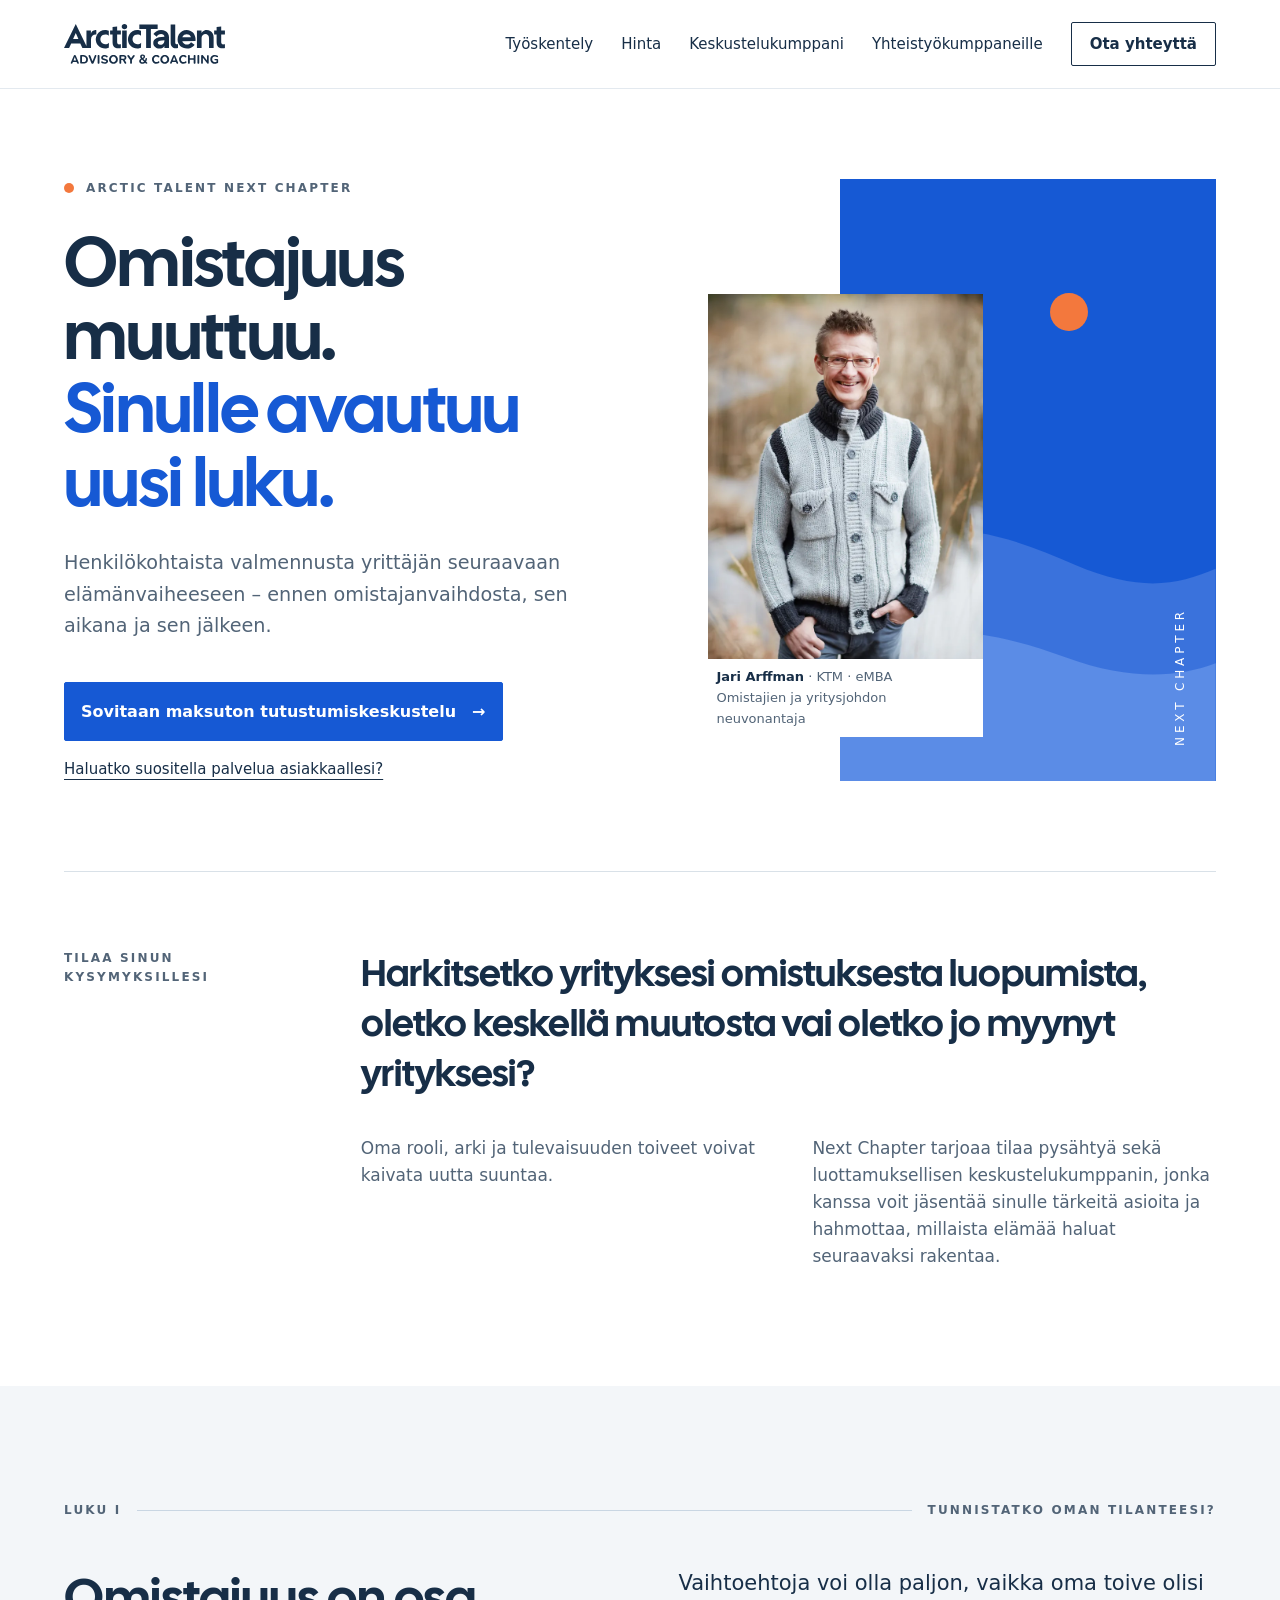
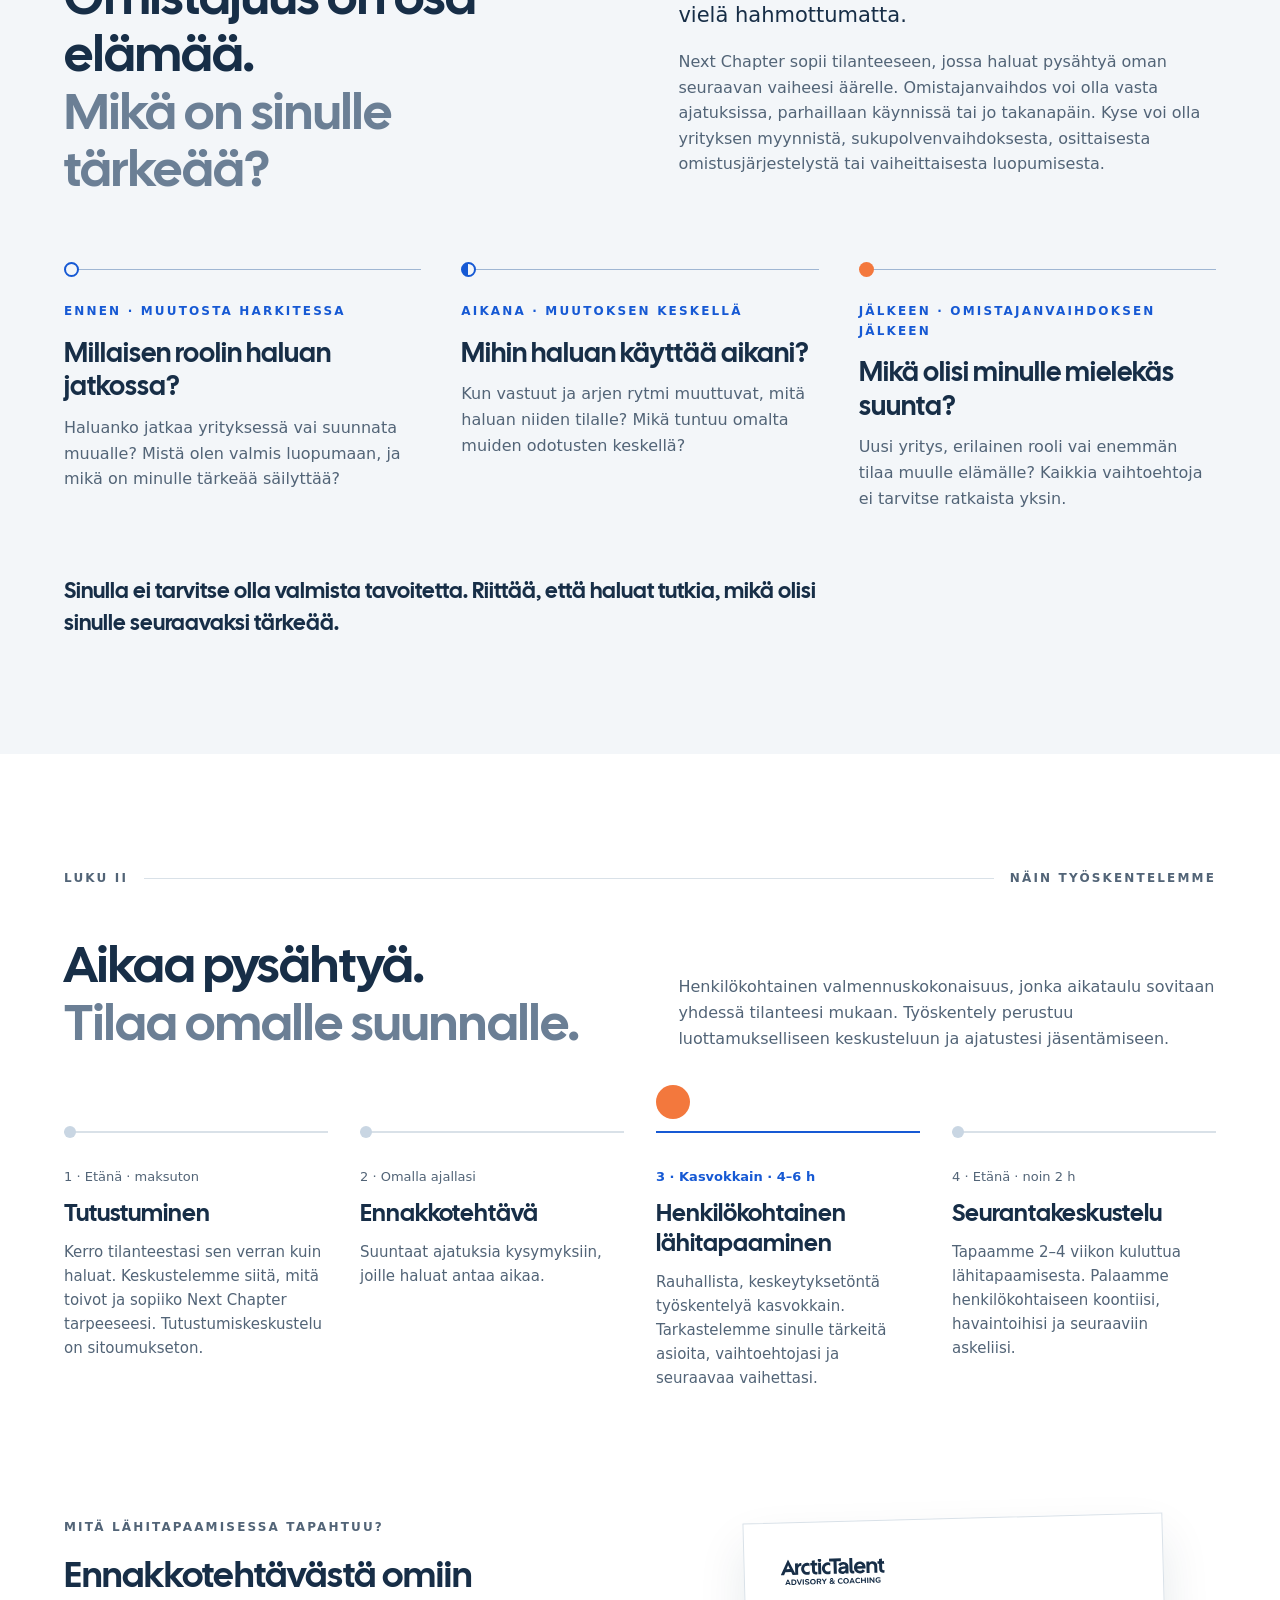
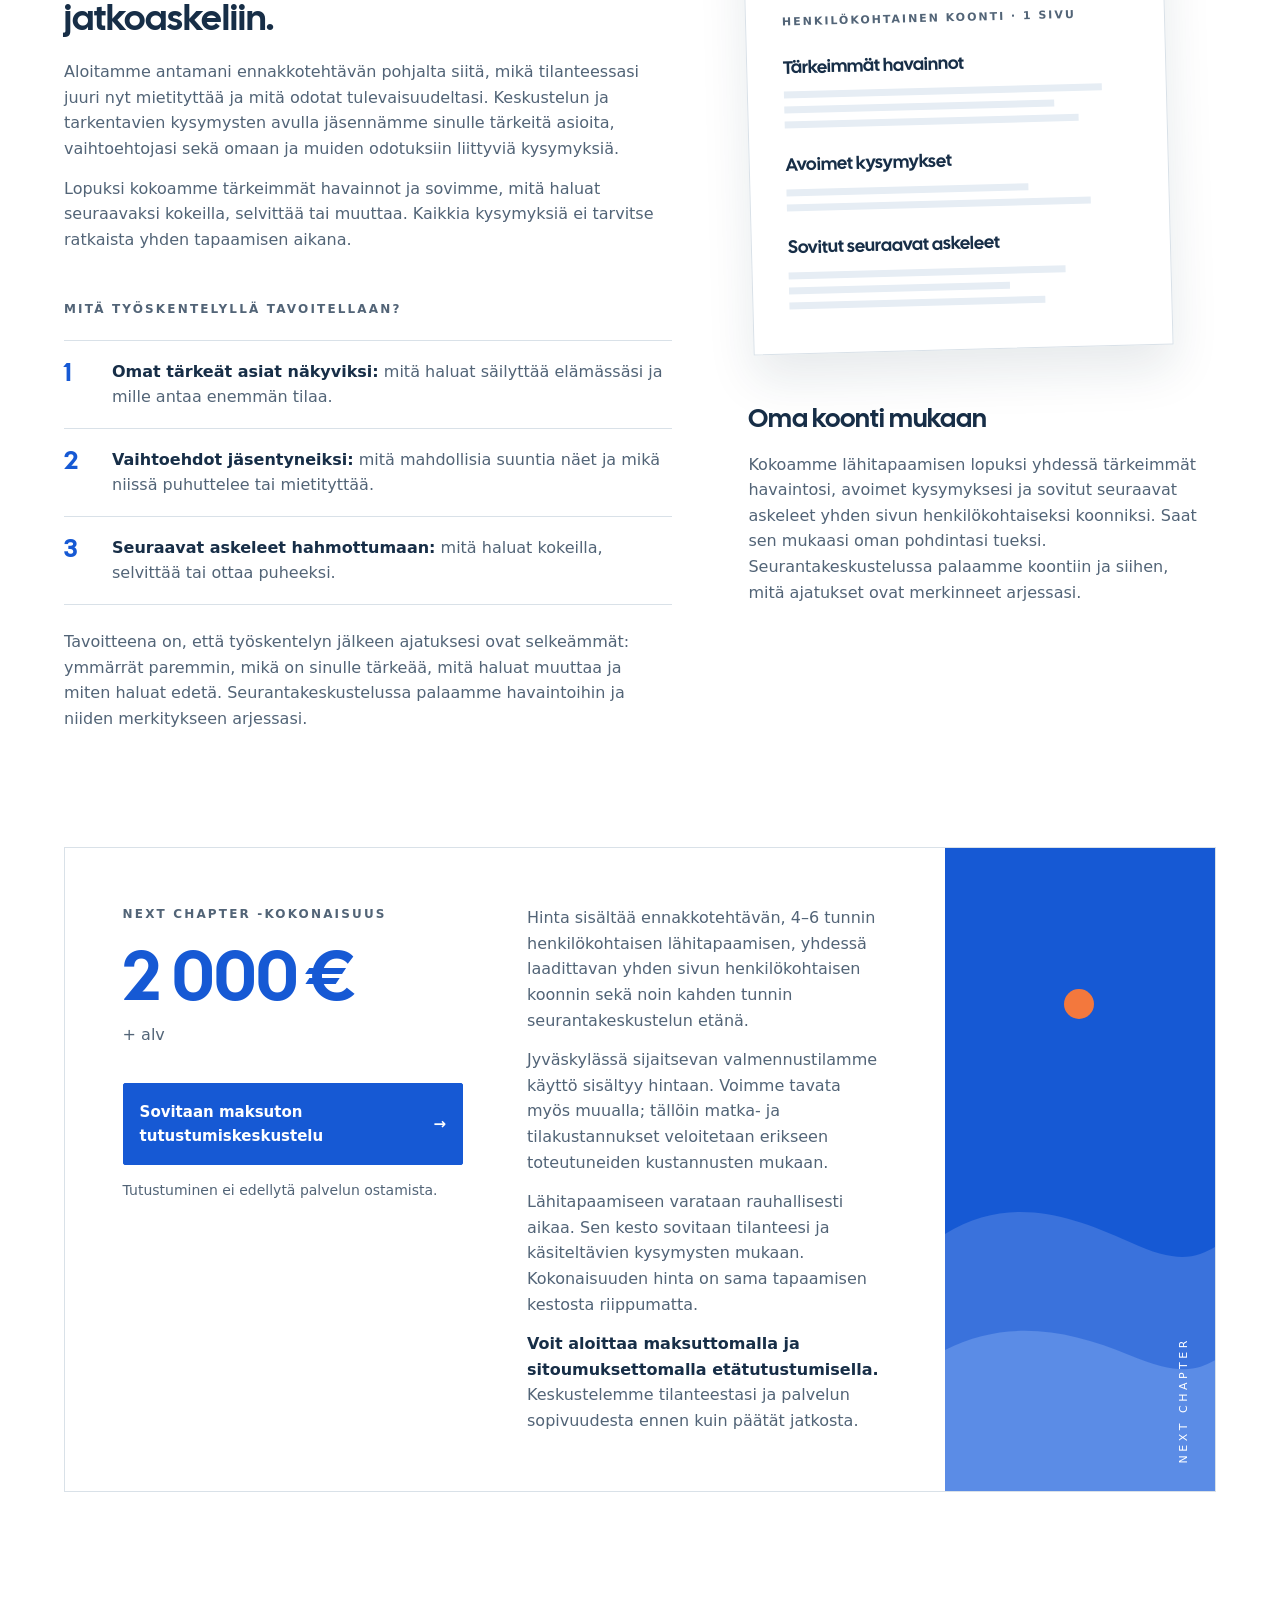
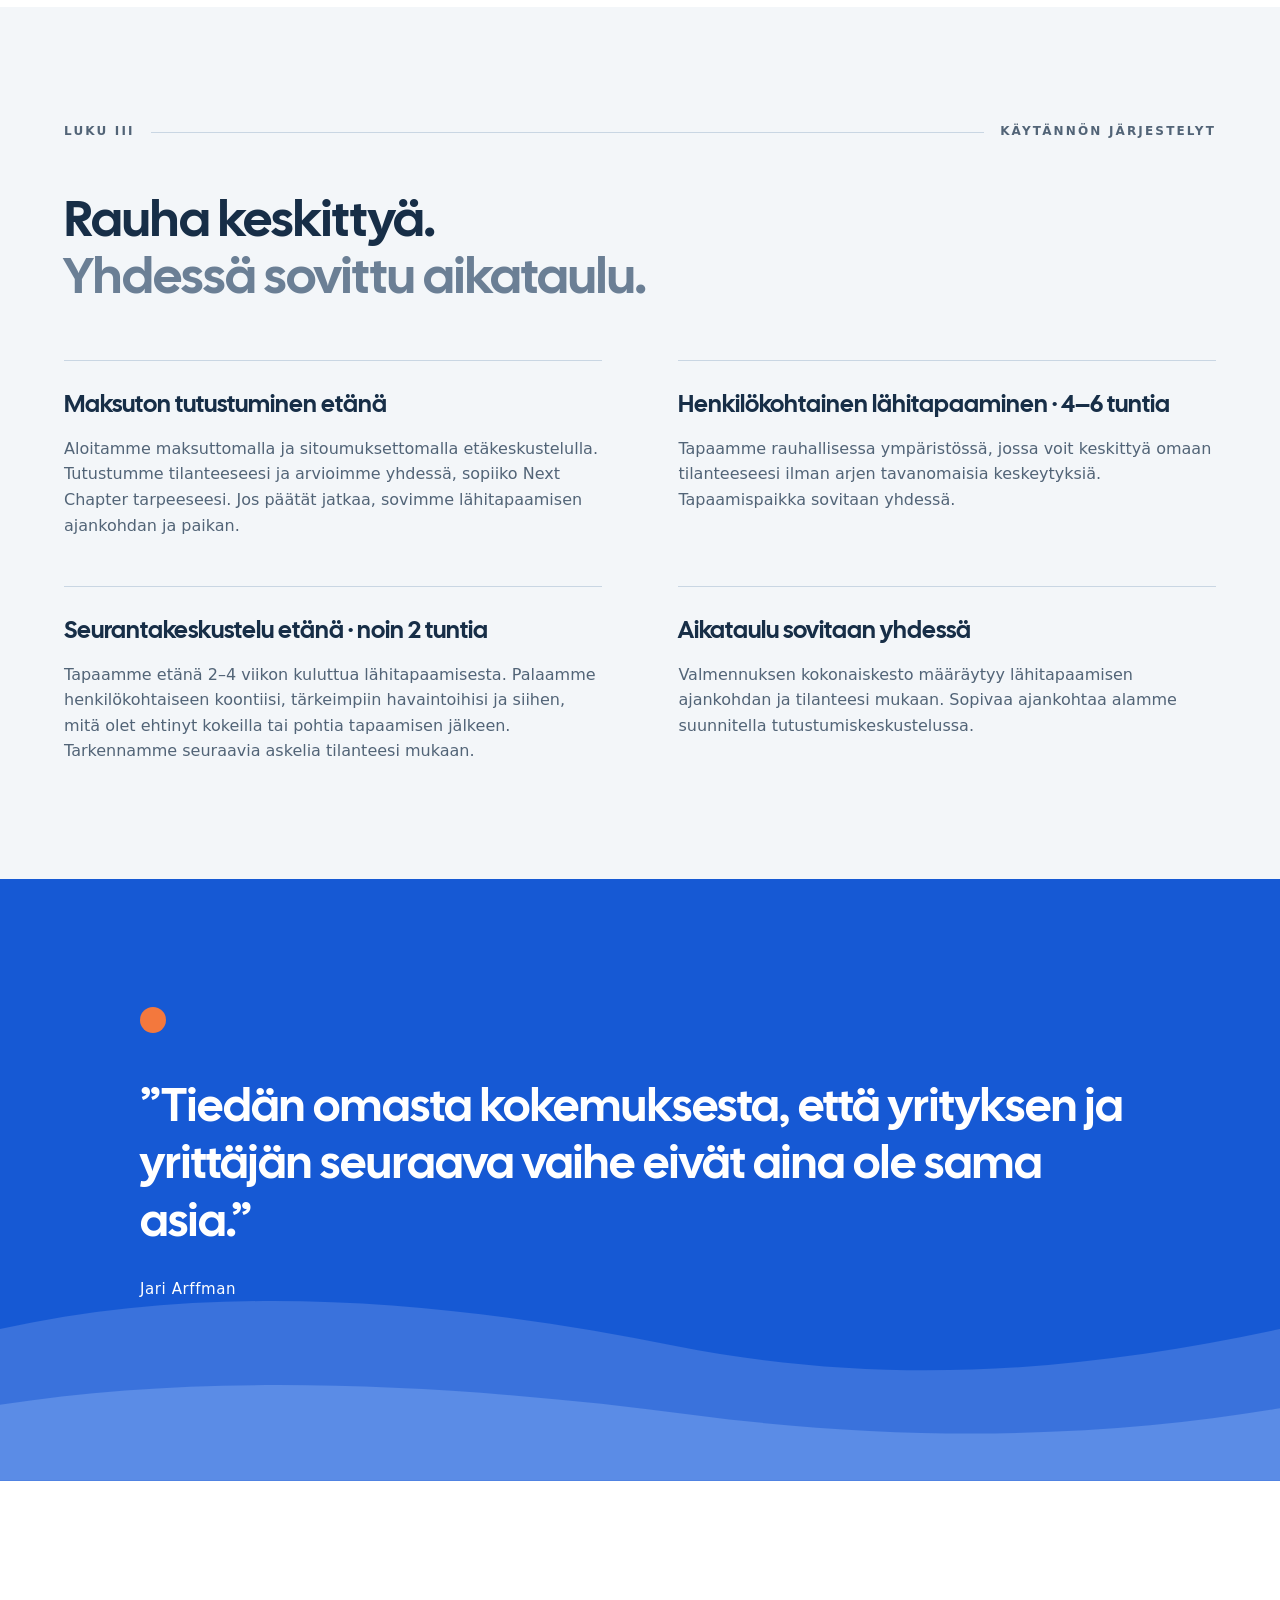
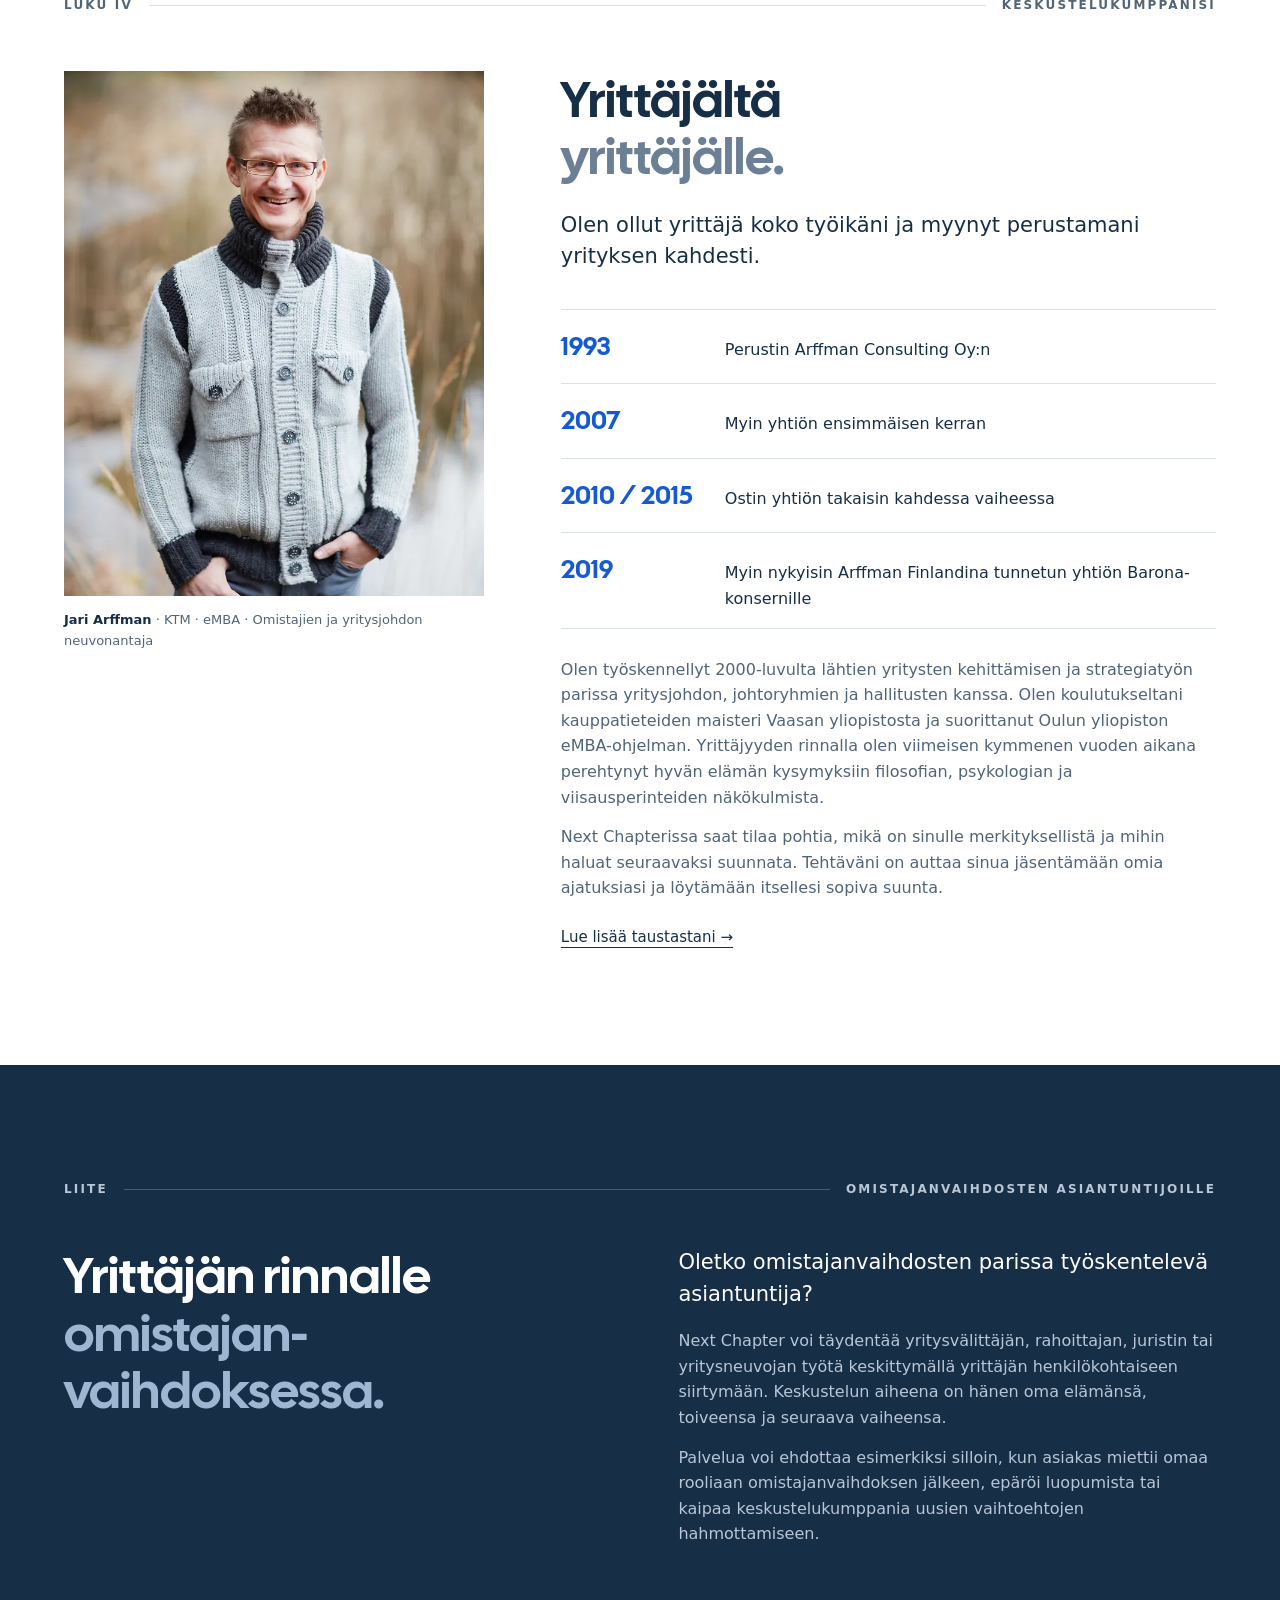
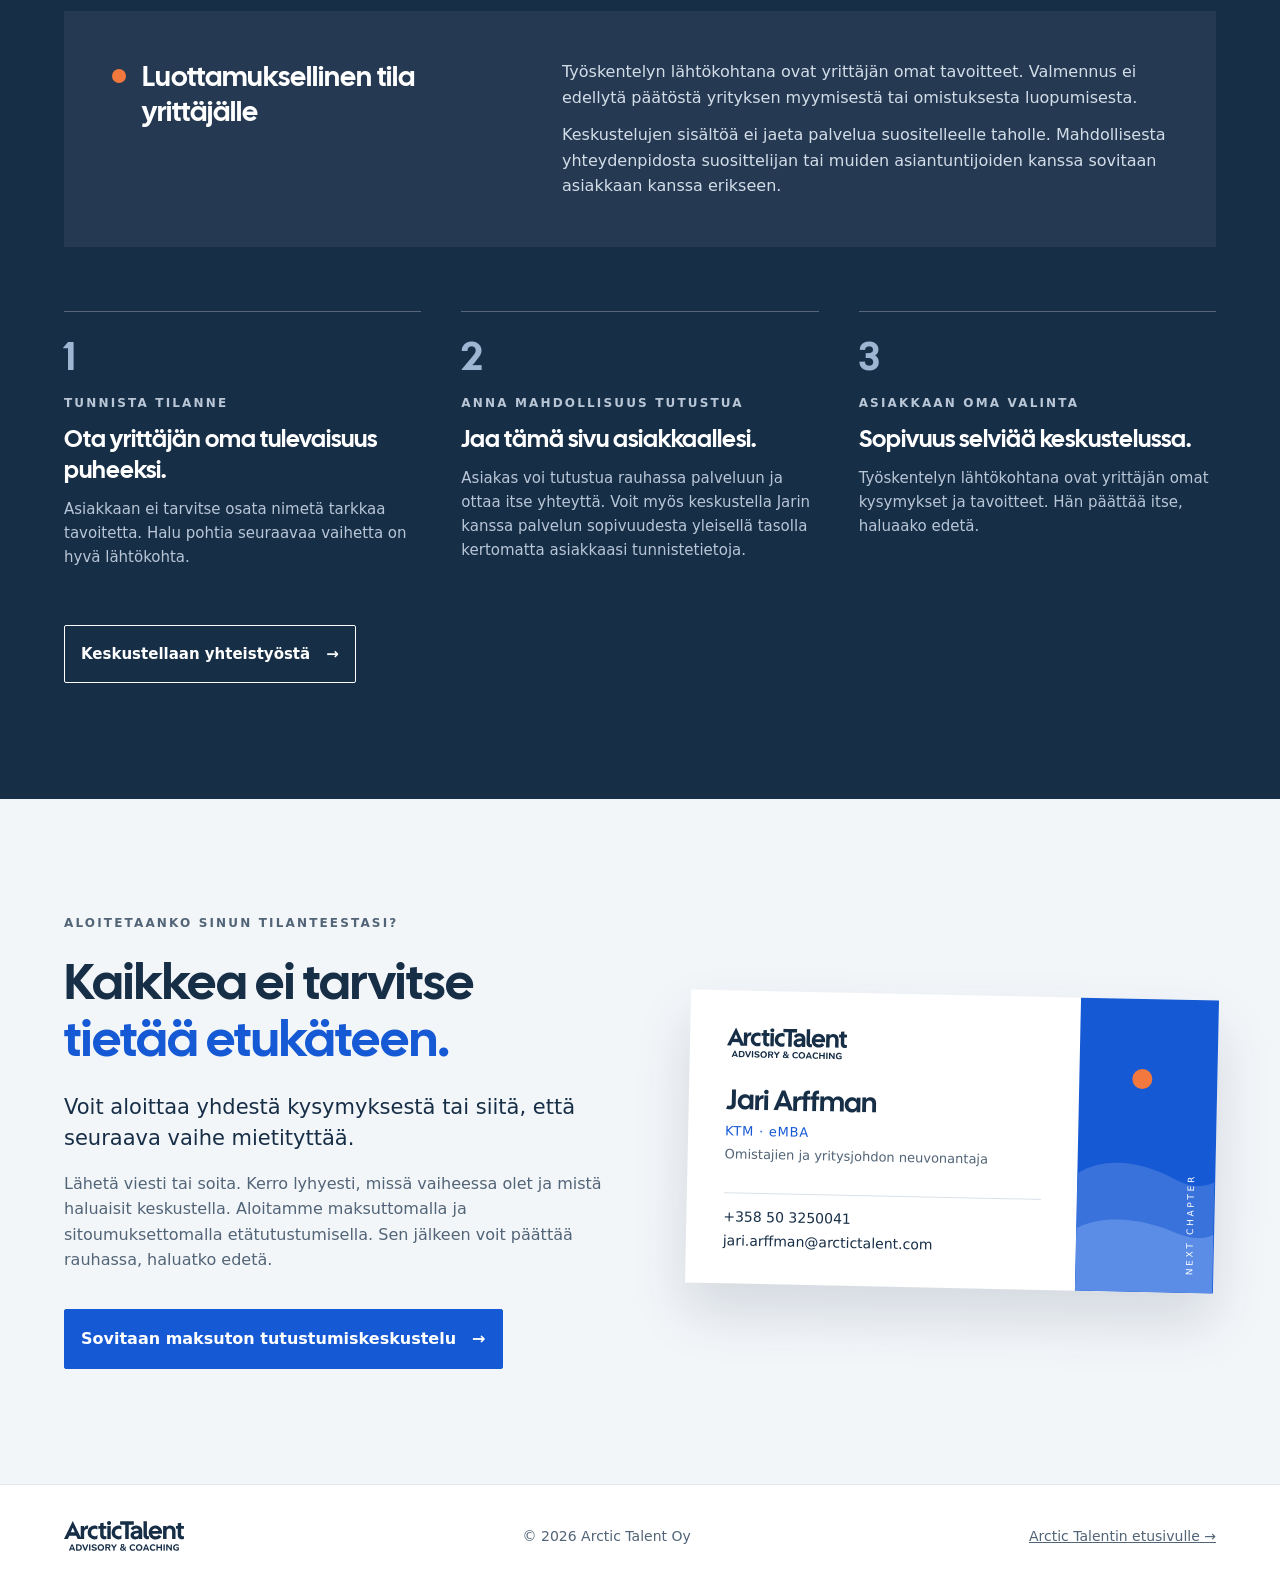
==== next-chapter/index.html @ 9c2c2b64 "Painikkeiden sisämarginaali 1rem, style.css ?v=5 Co-Authored-By: Claude Opus 5.5 <noreply@anthropic." ====
<!doctype html>
<html lang="fi">

<head>
  <meta charset="utf-8">
  <meta name="viewport" content="width=device-width,initial-scale=1">
  <title>Arctic Talent Next Chapter – yrittäjän seuraava elämänvaihe</title>
  <meta name="description" content="Henkilökohtaista valmennusta yrittäjän seuraavaan elämänvaiheeseen – ennen omistajanvaihdosta, sen aikana ja sen jälkeen. Maksuton tutustumiskeskustelu.">
  <link rel="canonical" href="https://www.arctictalent.com/next-chapter/">
  <meta property="og:type" content="website">
  <meta property="og:locale" content="fi_FI">
  <meta property="og:site_name" content="Arctic Talent">
  <meta property="og:url" content="https://www.arctictalent.com/next-chapter/">
  <meta property="og:title" content="Arctic Talent Next Chapter – yrittäjän seuraava elämänvaihe">
  <meta property="og:description" content="Henkilökohtaista valmennusta yrittäjän seuraavaan elämänvaiheeseen – ennen omistajanvaihdosta, sen aikana ja sen jälkeen. Maksuton tutustumiskeskustelu.">
  <meta property="og:image" content="https://www.arctictalent.com/assets/og-next-chapter.jpg">
  <meta property="og:image:width" content="1200">
  <meta property="og:image:height" content="630">
  <meta name="twitter:card" content="summary_large_image">
  <link rel="icon" href="/favicon.ico" sizes="32x32">
  <link rel="icon" href="/favicon.svg" type="image/svg+xml">
  <link rel="apple-touch-icon" href="/apple-touch-icon.png">
  <meta name="theme-color" content="#1659d4">
  <script>document.documentElement.classList.add("js");setTimeout(function(){if(!window.__revealReady)document.documentElement.classList.add("reveal-off")},3000)</script>

<link rel="preconnect" href="https://fonts.googleapis.com">
<link rel="preconnect" href="https://fonts.gstatic.com" crossorigin>
<link href="https://fonts.googleapis.com/css2?family=Cal+Sans&family=SN+Pro:ital,wght@0,200..900;1,200..900&display=swap" rel="stylesheet">

  <link rel="stylesheet" href="/style.css?v=5">
  <script src="/assets/reveal.js?v=2" defer></script>
  <script src="/assets/menu.js?v=1" defer></script>
</head>

<body>
  <a class="skip" href="#sisalto">Siirry sisältöön</a>

  <header class="site-header">
    <div class="wrap">
      <a class="logo" href="/" aria-label="Arctic Talent – etusivulle"><img src="/assets/ArcticTalent.svg?v=5" alt="" width="518" height="129"></a>
      <button class="nav-toggle" type="button" aria-expanded="false" aria-controls="paavalikko"><span class="nav-toggle-label">Valikko</span><span class="nav-toggle-icon" aria-hidden="true"></span></button>
      <nav class="nav" id="paavalikko" aria-label="Päänavigaatio">
        <a href="#tyoskentely">Työskentely</a>
        <a href="#hinta">Hinta</a>
        <a href="#jari">Keskustelukumppani</a>
        <a href="#kumppaneille">Yhteistyökumppaneille</a>
        <a class="btn btn--outline btn--small" href="#yhteys">Ota yhteyttä</a>
      </nav>
    </div>
  </header>

  <main id="sisalto">

    <section class="hero">
      <div class="wrap">
        <div class="hero-copy">
          <p class="label label--dot"><span class="dot" aria-hidden="true"></span>Arctic Talent Next Chapter</p>
          <h1>Omistajuus muuttuu.<br><em>Sinulle avautuu uusi luku.</em></h1>
          <p class="hero-lead">Henkilökohtaista valmennusta yrittäjän seuraavaan elämänvaiheeseen – ennen omistajanvaihdosta, sen aikana ja sen jälkeen.</p>
          <div class="actions">
            <a class="btn" href="#yhteys">Sovitaan maksuton tutustumiskeskustelu <span aria-hidden="true">→</span></a>
            <a class="link" href="#kumppaneille">Haluatko suositella palvelua asiakkaallesi?</a>
          </div>
        </div>
        <div class="hero-art">
          <div class="panel" aria-hidden="true">
            <svg class="waves" viewBox="0 0 400 600" preserveAspectRatio="none"><path d="M0 372 C90 330 170 350 250 384 C320 412 360 404 400 388 L400 600 L0 600 Z" fill="#3a72dc"/><path d="M0 470 C80 438 160 448 240 476 C310 500 360 496 400 482 L400 600 L0 600 Z" fill="#5b8ce6"/></svg>
            <span class="sun"></span>
            <span class="vertical">Next Chapter</span>
          </div>
          <figure class="hero-portrait">
            <picture>
              <source srcset="/assets/jari-arffman.webp" type="image/webp">
              <img src="/assets/jari-arffman.jpg" alt="Jari Arffman" width="700" height="1050">
            </picture>
            <figcaption><strong>Jari Arffman</strong> · KTM · eMBA<br>Omistajien ja yritysjohdon neuvonantaja</figcaption>
          </figure>
        </div>
      </div>
    </section>

    <section class="opening section section--flush-top">
      <div class="wrap">
        <p class="label">Tilaa sinun kysymyksillesi</p>
        <div class="opening-body">
          <p class="opening-question">Harkitsetko yrityksesi omistuksesta luopumista, oletko keskellä muutosta vai oletko jo myynyt yrityksesi?</p>
          <div class="opening-cols">
            <p>Oma rooli, arki ja tulevaisuuden toiveet voivat kaivata uutta suuntaa.</p>
            <p>Next Chapter tarjoaa tilaa pysähtyä sekä luottamuksellisen keskustelukumppanin, jonka kanssa voit jäsentää sinulle tärkeitä asioita ja hahmottaa, millaista elämää haluat seuraavaksi rakentaa.</p>
          </div>
        </div>
      </div>
    </section>

    <section class="section section--snow" id="tilanteesi">
      <div class="wrap">
        <p class="running-head label"><span>Luku I</span><span class="rule" aria-hidden="true"></span><span>Tunnistatko oman tilanteesi?</span></p>
        <div class="split">
          <h2 class="title">Omistajuus on osa elämää.<br><span>Mikä on sinulle tärkeää?</span></h2>
          <div>
            <p class="lead-large">Vaihtoehtoja voi olla paljon, vaikka oma toive olisi vielä hahmottumatta.</p>
            <p class="body">Next Chapter sopii tilanteeseen, jossa haluat pysähtyä oman seuraavan vaiheesi äärelle. Omistajanvaihdos voi olla vasta ajatuksissa, parhaillaan käynnissä tai jo takanapäin. Kyse voi olla yrityksen myynnistä, sukupolvenvaihdoksesta, osittaisesta omistusjärjestelystä tai vaiheittaisesta luopumisesta.</p>
          </div>
        </div>
        <ol class="timeline">
          <li>
            <span class="marker marker--empty" aria-hidden="true"></span>
            <p class="label">Ennen · Muutosta harkitessa</p>
            <h3>Millaisen roolin haluan jatkossa?</h3>
            <p class="body">Haluanko jatkaa yrityksessä vai suunnata muualle? Mistä olen valmis luopumaan, ja mikä on minulle tärkeää säilyttää?</p>
          </li>
          <li>
            <span class="marker marker--half" aria-hidden="true"></span>
            <p class="label">Aikana · Muutoksen keskellä</p>
            <h3>Mihin haluan käyttää aikani?</h3>
            <p class="body">Kun vastuut ja arjen rytmi muuttuvat, mitä haluan niiden tilalle? Mikä tuntuu omalta muiden odotusten keskellä?</p>
          </li>
          <li>
            <span class="marker marker--sun" aria-hidden="true"></span>
            <p class="label">Jälkeen · Omistajanvaihdoksen jälkeen</p>
            <h3>Mikä olisi minulle mielekäs suunta?</h3>
            <p class="body">Uusi yritys, erilainen rooli vai enemmän tilaa muulle elämälle? Kaikkia vaihtoehtoja ei tarvitse ratkaista yksin.</p>
          </li>
        </ol>
        <p class="closing-note">Sinulla ei tarvitse olla valmista tavoitetta. Riittää, että haluat tutkia, mikä olisi sinulle seuraavaksi tärkeää.</p>
      </div>
    </section>

    <section class="section" id="tyoskentely">
      <div class="wrap">
        <p class="running-head label"><span>Luku II</span><span class="rule" aria-hidden="true"></span><span>Näin työskentelemme</span></p>
        <div class="split split--end">
          <h2 class="title">Aikaa pysähtyä.<br><span>Tilaa omalle suunnalle.</span></h2>
          <p class="body">Henkilökohtainen valmennuskokonaisuus, jonka aikataulu sovitaan yhdessä tilanteesi mukaan. Työskentely perustuu luottamukselliseen keskusteluun ja ajatustesi jäsentämiseen.</p>
        </div>
        <ol class="steps">
          <li>
            <span class="step-dot" aria-hidden="true"></span>
            <p class="step-meta">1 · Etänä · maksuton</p>
            <h3>Tutustuminen</h3>
            <p class="body">Kerro tilanteestasi sen verran kuin haluat. Keskustelemme siitä, mitä toivot ja sopiiko Next Chapter tarpeeseesi. Tutustumiskeskustelu on sitoumukseton.</p>
          </li>
          <li>
            <span class="step-dot" aria-hidden="true"></span>
            <p class="step-meta">2 · Omalla ajallasi</p>
            <h3>Ennakkotehtävä</h3>
            <p class="body">Suuntaat ajatuksia kysymyksiin, joille haluat antaa aikaa.</p>
          </li>
          <li class="step--key">
            <span class="step-dot" aria-hidden="true"></span>
            <p class="step-meta">3 · Kasvokkain · 4–6 h</p>
            <h3>Henkilökohtainen lähitapaaminen</h3>
            <p class="body">Rauhallista, keskeytyksetöntä työskentelyä kasvokkain. Tarkastelemme sinulle tärkeitä asioita, vaihtoehtojasi ja seuraavaa vaihettasi.</p>
          </li>
          <li>
            <span class="step-dot" aria-hidden="true"></span>
            <p class="step-meta">4 · Etänä · noin 2 h</p>
            <h3>Seurantakeskustelu</h3>
            <p class="body">Tapaamme 2–4 viikon kuluttua lähitapaamisesta. Palaamme henkilökohtaiseen koontiisi, havaintoihisi ja seuraaviin askeliisi.</p>
          </li>
        </ol>

        <div class="detail">
          <div class="detail-main">
            <p class="label">Mitä lähitapaamisessa tapahtuu?</p>
            <h3>Ennakkotehtävästä omiin jatkoaskeliin.</h3>
            <div class="stack body">
              <p>Aloitamme antamani ennakkotehtävän pohjalta siitä, mikä tilanteessasi juuri nyt mietityttää ja mitä odotat tulevaisuudeltasi. Keskustelun ja tarkentavien kysymysten avulla jäsennämme sinulle tärkeitä asioita, vaihtoehtojasi sekä omaan ja muiden odotuksiin liittyviä kysymyksiä.</p>
              <p>Lopuksi kokoamme tärkeimmät havainnot ja sovimme, mitä haluat seuraavaksi kokeilla, selvittää tai muuttaa. Kaikkia kysymyksiä ei tarvitse ratkaista yhden tapaamisen aikana.</p>
            </div>
            <p class="label label--spaced">Mitä työskentelyllä tavoitellaan?</p>
            <ol class="goals">
              <li><span class="goal-num" aria-hidden="true">1</span><p class="body"><strong>Omat tärkeät asiat näkyviksi:</strong> mitä haluat säilyttää elämässäsi ja mille antaa enemmän tilaa.</p></li>
              <li><span class="goal-num" aria-hidden="true">2</span><p class="body"><strong>Vaihtoehdot jäsentyneiksi:</strong> mitä mahdollisia suuntia näet ja mikä niissä puhuttelee tai mietityttää.</p></li>
              <li><span class="goal-num" aria-hidden="true">3</span><p class="body"><strong>Seuraavat askeleet hahmottumaan:</strong> mitä haluat kokeilla, selvittää tai ottaa puheeksi.</p></li>
            </ol>
            <p class="body">Tavoitteena on, että työskentelyn jälkeen ajatuksesi ovat selkeämmät: ymmärrät paremmin, mikä on sinulle tärkeää, mitä haluat muuttaa ja miten haluat edetä. Seurantakeskustelussa palaamme havaintoihin ja niiden merkitykseen arjessasi.</p>
          </div>
          <div class="detail-aside">
            <div class="sheet" aria-hidden="true">
              <img src="/assets/ArcticTalent.svg?v=5" alt="" width="518" height="129">
              <p class="label">Henkilökohtainen koonti · 1 sivu</p>
              <p class="sheet-title">Tärkeimmät havainnot</p>
              <div class="sheet-lines"><span style="width:92%"></span><span style="width:78%"></span><span style="width:85%"></span></div>
              <p class="sheet-title">Avoimet kysymykset</p>
              <div class="sheet-lines"><span style="width:70%"></span><span style="width:88%"></span></div>
              <p class="sheet-title">Sovitut seuraavat askeleet</p>
              <div class="sheet-lines"><span style="width:80%"></span><span style="width:64%"></span><span style="width:74%"></span></div>
            </div>
            <h3>Oma koonti mukaan</h3>
            <p class="body">Kokoamme lähitapaamisen lopuksi yhdessä tärkeimmät havaintosi, avoimet kysymyksesi ja sovitut seuraavat askeleet yhden sivun henkilökohtaiseksi koonniksi. Saat sen mukaasi oman pohdintasi tueksi. Seurantakeskustelussa palaamme koontiin ja siihen, mitä ajatukset ovat merkinneet arjessasi.</p>
          </div>
        </div>
      </div>
    </section>

    <section class="price section section--flush-top" id="hinta">
      <div class="wrap">
        <div class="price-body">
          <div class="price-main">
            <p class="label">Next Chapter -kokonaisuus</p>
            <p class="price-amount">2 000 €</p>
            <p class="price-vat">+ alv</p>
            <a class="btn btn--medium" href="#yhteys">Sovitaan maksuton tutustumiskeskustelu <span aria-hidden="true">→</span></a>
            <p class="price-note">Tutustuminen ei edellytä palvelun ostamista.</p>
          </div>
          <div class="price-text body">
            <p>Hinta sisältää ennakkotehtävän, 4–6 tunnin henkilökohtaisen lähitapaamisen, yhdessä laadittavan yhden sivun henkilökohtaisen koonnin sekä noin kahden tunnin seurantakeskustelun etänä.</p>
            <p>Jyväskylässä sijaitsevan valmennustilamme käyttö sisältyy hintaan. Voimme tavata myös muualla; tällöin matka- ja tilakustannukset veloitetaan erikseen toteutuneiden kustannusten mukaan.</p>
            <p>Lähitapaamiseen varataan rauhallisesti aikaa. Sen kesto sovitaan tilanteesi ja käsiteltävien kysymysten mukaan. Kokonaisuuden hinta on sama tapaamisen kestosta riippumatta.</p>
            <p><strong>Voit aloittaa maksuttomalla ja sitoumuksettomalla etätutustumisella.</strong> Keskustelemme tilanteestasi ja palvelun sopivuudesta ennen kuin päätät jatkosta.</p>
          </div>
        </div>
        <div class="price-art panel" aria-hidden="true">
          <svg class="waves" viewBox="0 0 220 500" preserveAspectRatio="none"><path d="M0 300 C50 270 100 284 150 306 C190 324 205 318 220 310 L220 500 L0 500 Z" fill="#3a72dc"/><path d="M0 390 C50 366 100 374 150 394 C190 410 205 406 220 398 L220 500 L0 500 Z" fill="#5b8ce6"/></svg>
          <span class="sun"></span>
          <span class="vertical">Next Chapter</span>
        </div>
      </div>
    </section>

    <section class="section section--snow" id="jarjestelyt">
      <div class="wrap">
        <p class="running-head label"><span>Luku III</span><span class="rule" aria-hidden="true"></span><span>Käytännön järjestelyt</span></p>
        <h2 class="title" style="margin-top:48px">Rauha keskittyä.<br><span>Yhdessä sovittu aikataulu.</span></h2>
        <div class="grid-2">
          <div>
            <h3>Maksuton tutustuminen etänä</h3>
            <p class="body">Aloitamme maksuttomalla ja sitoumuksettomalla etäkeskustelulla. Tutustumme tilanteeseesi ja arvioimme yhdessä, sopiiko Next Chapter tarpeeseesi. Jos päätät jatkaa, sovimme lähitapaamisen ajankohdan ja paikan.</p>
          </div>
          <div>
            <h3>Henkilökohtainen lähitapaaminen · 4–6 tuntia</h3>
            <p class="body">Tapaamme rauhallisessa ympäristössä, jossa voit keskittyä omaan tilanteeseesi ilman arjen tavanomaisia keskeytyksiä. Tapaamispaikka sovitaan yhdessä.</p>
          </div>
          <div>
            <h3>Seurantakeskustelu etänä · noin 2 tuntia</h3>
            <p class="body">Tapaamme etänä 2–4 viikon kuluttua lähitapaamisesta. Palaamme henkilökohtaiseen koontiisi, tärkeimpiin havaintoihisi ja siihen, mitä olet ehtinyt kokeilla tai pohtia tapaamisen jälkeen. Tarkennamme seuraavia askelia tilanteesi mukaan.</p>
          </div>
          <div>
            <h3>Aikataulu sovitaan yhdessä</h3>
            <p class="body">Valmennuksen kokonaiskesto määräytyy lähitapaamisen ajankohdan ja tilanteesi mukaan. Sopivaa ajankohtaa alamme suunnitella tutustumiskeskustelussa.</p>
          </div>
        </div>
      </div>
    </section>

    <section class="quote" aria-label="Jari Arffmanin ajatus">
      <svg class="waves" viewBox="0 0 1440 300" preserveAspectRatio="none" aria-hidden="true"><path d="M0 120 C260 60 520 90 760 140 C1000 190 1220 170 1440 120 L1440 300 L0 300 Z" fill="#3a72dc"/><path d="M0 210 C240 170 520 186 780 222 C1040 258 1260 246 1440 214 L1440 300 L0 300 Z" fill="#5b8ce6"/></svg>
      <div class="wrap">
        <span class="dot" aria-hidden="true"></span>
        <blockquote>”Tiedän omasta kokemuksesta, että yrityksen ja yrittäjän seuraava vaihe eivät aina ole sama asia.”</blockquote>
        <cite>Jari Arffman</cite>
      </div>
    </section>

    <section class="section" id="jari">
      <div class="wrap">
        <p class="running-head label"><span>Luku IV</span><span class="rule" aria-hidden="true"></span><span>Keskustelukumppanisi</span></p>
        <div class="bio">
          <figure class="bio-photo">
            <picture>
              <source srcset="/assets/jari-arffman.webp" type="image/webp">
              <img src="/assets/jari-arffman.jpg" alt="Jari Arffman" width="700" height="1050" loading="lazy" decoding="async">
            </picture>
            <figcaption><strong>Jari Arffman</strong> · KTM · eMBA · Omistajien ja yritysjohdon neuvonantaja</figcaption>
          </figure>
          <div class="bio-text">
            <h2 class="title">Yrittäjältä<br><span>yrittäjälle.</span></h2>
            <p class="lead-large">Olen ollut yrittäjä koko työikäni ja myynyt perustamani yrityksen kahdesti.</p>
            <ol class="years">
              <li><span class="year">1993</span><span class="year-text">Perustin Arffman Consulting Oy:n</span></li>
              <li><span class="year">2007</span><span class="year-text">Myin yhtiön ensimmäisen kerran</span></li>
              <li><span class="year">2010 / 2015</span><span class="year-text">Ostin yhtiön takaisin kahdessa vaiheessa</span></li>
              <li><span class="year">2019</span><span class="year-text">Myin nykyisin Arffman Finlandina tunnetun yhtiön Barona-konsernille</span></li>
            </ol>
            <div class="stack body">
              <p>Olen työskennellyt 2000-luvulta lähtien yritysten kehittämisen ja strategiatyön parissa yritysjohdon, johtoryhmien ja hallitusten kanssa. Olen koulutukseltani kauppatieteiden maisteri Vaasan yliopistosta ja suorittanut Oulun yliopiston eMBA-ohjelman. Yrittäjyyden rinnalla olen viimeisen kymmenen vuoden aikana perehtynyt hyvän elämän kysymyksiin filosofian, psykologian ja viisausperinteiden näkökulmista.</p>
              <p>Next Chapterissa saat tilaa pohtia, mikä on sinulle merkityksellistä ja mihin haluat seuraavaksi suunnata. Tehtäväni on auttaa sinua jäsentämään omia ajatuksiasi ja löytämään itsellesi sopiva suunta.</p>
            </div>
            <a class="link" href="/#meista">Lue lisää taustastani →</a>
          </div>
        </div>
      </div>
    </section>

    <section class="section section--ink" id="kumppaneille">
      <div class="wrap">
        <p class="running-head label"><span>Liite</span><span class="rule" aria-hidden="true"></span><span>Omistajanvaihdosten asiantuntijoille</span></p>
        <div class="split">
          <h2 class="title">Yrittäjän rinnalle<br><span>omistajan&shy;vaihdoksessa.</span></h2>
          <div>
            <p class="lead-large">Oletko omistajanvaihdosten parissa työskentelevä asiantuntija?</p>
            <div class="stack body" style="margin-top:18px">
              <p>Next Chapter voi täydentää yritysvälittäjän, rahoittajan, juristin tai yritysneuvojan työtä keskittymällä yrittäjän henkilökohtaiseen siirtymään. Keskustelun aiheena on hänen oma elämänsä, toiveensa ja seuraava vaiheensa.</p>
              <p>Palvelua voi ehdottaa esimerkiksi silloin, kun asiakas miettii omaa rooliaan omistajanvaihdoksen jälkeen, epäröi luopumista tai kaipaa keskustelukumppania uusien vaihtoehtojen hahmottamiseen.</p>
            </div>
          </div>
        </div>
        <div class="note-box">
          <h3><span class="dot" aria-hidden="true"></span>Luottamuksellinen tila yrittäjälle</h3>
          <div class="note-text">
            <p>Työskentelyn lähtökohtana ovat yrittäjän omat tavoitteet. Valmennus ei edellytä päätöstä yrityksen myymisestä tai omistuksesta luopumisesta.</p>
            <p>Keskustelujen sisältöä ei jaeta palvelua suositelleelle taholle. Mahdollisesta yhteydenpidosta suosittelijan tai muiden asiantuntijoiden kanssa sovitaan asiakkaan kanssa erikseen.</p>
          </div>
        </div>
        <div class="numbered">
          <div>
            <p class="num" aria-hidden="true">1</p>
            <p class="label">Tunnista tilanne</p>
            <h3>Ota yrittäjän oma tulevaisuus puheeksi.</h3>
            <p class="body">Asiakkaan ei tarvitse osata nimetä tarkkaa tavoitetta. Halu pohtia seuraavaa vaihetta on hyvä lähtökohta.</p>
          </div>
          <div>
            <p class="num" aria-hidden="true">2</p>
            <p class="label">Anna mahdollisuus tutustua</p>
            <h3>Jaa tämä sivu asiakkaallesi.</h3>
            <p class="body">Asiakas voi tutustua rauhassa palveluun ja ottaa itse yhteyttä. Voit myös keskustella Jarin kanssa palvelun sopivuudesta yleisellä tasolla kertomatta asiakkaasi tunnistetietoja.</p>
          </div>
          <div>
            <p class="num" aria-hidden="true">3</p>
            <p class="label">Asiakkaan oma valinta</p>
            <h3>Sopivuus selviää keskustelussa.</h3>
            <p class="body">Työskentelyn lähtökohtana ovat yrittäjän omat kysymykset ja tavoitteet. Hän päättää itse, haluaako edetä.</p>
          </div>
        </div>
        <a class="btn btn--light btn--medium" href="mailto:jari.arffman@arctictalent.com?subject=Next%20Chapter%20%E2%80%93%20yhteisty%C3%B6">Keskustellaan yhteistyöstä <span aria-hidden="true">→</span></a>
      </div>
    </section>

    <section class="contact section section--snow" id="yhteys">
      <div class="wrap">
        <div class="contact-text">
          <p class="label">Aloitetaanko sinun tilanteestasi?</p>
          <h2 class="title title--blue">Kaikkea ei tarvitse<br><span>tietää etukäteen.</span></h2>
          <p class="lead-large">Voit aloittaa yhdestä kysymyksestä tai siitä, että seuraava vaihe mietityttää.</p>
          <p class="body">Lähetä viesti tai soita. Kerro lyhyesti, missä vaiheessa olet ja mistä haluaisit keskustella. Aloitamme maksuttomalla ja sitoumuksettomalla etätutustumisella. Sen jälkeen voit päättää rauhassa, haluatko edetä.</p>
          <a class="btn" href="mailto:jari.arffman@arctictalent.com?subject=Arctic%20Talent%20Next%20Chapter">Sovitaan maksuton tutustumiskeskustelu <span aria-hidden="true">→</span></a>
        </div>
        <div class="contact-card">
          <div class="bcard">
            <div class="bcard-body">
              <img src="/assets/ArcticTalent.svg?v=5" alt="Arctic Talent – Advisory &amp; Coaching" width="518" height="129">
              <div>
                <p class="bcard-name">Jari Arffman</p>
                <p class="bcard-degree">KTM · eMBA</p>
                <p class="bcard-role">Omistajien ja yritysjohdon neuvonantaja</p>
              </div>
              <div class="bcard-contact">
                <a href="tel:+358503250041">+358 50 3250041</a>
                <a href="mailto:jari.arffman@arctictalent.com?subject=Arctic%20Talent%20Next%20Chapter">jari.arffman@arctictalent.com</a>
              </div>
            </div>
            <div class="bcard-art panel" aria-hidden="true">
              <svg class="waves" viewBox="0 0 140 300" preserveAspectRatio="none"><path d="M0 180 C30 160 70 168 100 184 C120 194 132 190 140 186 L140 300 L0 300 Z" fill="#3a72dc"/><path d="M0 236 C30 220 70 226 100 238 C120 246 132 244 140 240 L140 300 L0 300 Z" fill="#5b8ce6"/></svg>
              <span class="sun"></span>
              <span class="vertical">Next Chapter</span>
            </div>
          </div>
        </div>
      </div>
    </section>

  </main>

  <footer class="site-footer">
    <div class="wrap">
      <a class="logo" href="/" aria-label="Arctic Talent – etusivulle"><img src="/assets/ArcticTalent.svg?v=5" alt="" width="518" height="129"></a>
      <span>© 2026 Arctic Talent Oy</span>
      <a href="/">Arctic Talentin etusivulle →</a>
    </div>
  </footer>
</body>

</html>
---- style.css ----
/* =========================================================
   Arctic Talent – tyylit
   Ilme: käyntikortin sininen paneeli, aallot ja aurinko;
   Faculty Glyphic (otsikot) + TASA Explorer (leipäteksti)
   ========================================================= */

/* ===== Muuttujat ===== */
:root {
  --ink: #172e47;
  --muted: #526477;
  --soft: #6b7f95;
  --line: #d9e1e8;
  --line-2: #c9d6e3;
  --line-3: #9fb6d3;
  --snow: #f3f6f9;
  --blue: #1659d4;
  --blue-dark: #1046ae;
  --wave-1: #3a72dc;
  --wave-2: #5b8ce6;
  --sun: #f3783d;
  --on-ink: #b8c6d6;
  --on-ink-2: #d3dde8;
  --heading: "Cal Sans", sans-serif;
  --body: "SN Pro", system-ui, sans-serif;
  --pad: clamp(20px, 5vw, 64px);
  --sec: clamp(72px, 9vw, 128px);
}

/* ===== Perusta ===== */
*, *::before, *::after { box-sizing: border-box; }
html { scroll-behavior: smooth; scroll-padding-top: 24px; }
body {
  margin: 0;
  font-family: var(--body);
  color: var(--ink);
  background: #fff;
  line-height: 1.6;
  -webkit-font-smoothing: antialiased;
}
h1, h2, h3 { font-family: var(--heading); font-weight: 400; margin: 0; }
p, blockquote, figure { margin: 0; }
a { color: inherit; }
a:hover { color: var(--blue); }
a:focus-visible { outline: 3px solid var(--sun); outline-offset: 4px; }
img { max-width: 100%; }
em { font-style: normal; }

.skip { position: fixed; top: -100px; left: 20px; z-index: 20; background: #fff; padding: 10px 14px; }
.skip:focus { top: 10px; }

.wrap { max-width: 1200px; margin: 0 auto; }

/* ===== Osiot ===== */
.section { padding: var(--sec) var(--pad); }
.section--snow { background: var(--snow); }
.section--ink { background: var(--ink); color: #fff; }
.section--flush-top { padding-top: 0; }

/* ===== Typografia ===== */
.label {
  font-size: 12px;
  letter-spacing: 0.18em;
  text-transform: uppercase;
  font-weight: 600;
  color: var(--muted);
}
.label--dot { display: flex; align-items: center; gap: 12px; }
.dot { display: inline-block; flex: none; width: 10px; height: 10px; border-radius: 50%; background: var(--sun); }

.running-head { display: flex; flex-wrap: wrap; align-items: center; gap: 8px 16px; }
.running-head .rule { flex: 1 1 40px; height: 1px; background: var(--line); }
.section--snow .running-head .rule { background: var(--line-2); }
.section--ink .running-head { color: var(--on-ink); }
.section--ink .running-head .rule { background: rgba(255, 255, 255, 0.22); }

.title { font-size: clamp(36px, 4vw, 58px); line-height: 1.12; }
.title span { color: var(--soft); }
.section--ink .title span { color: var(--line-3); }
.title--blue span { color: var(--blue); }

.lead-large { font-size: 21px; line-height: 1.5; }
.body { font-size: 16px; color: var(--muted); }
.section--ink .body { color: var(--on-ink); }
.stack > * + * { margin-top: 14px; }

.link { font-size: 15px; text-decoration: underline; text-underline-offset: 5px; }

/* ===== Painikkeet ===== */
.btn {
  display: inline-flex;
  align-items: center;
  gap: 16px;
  min-height: 56px;
  padding: 1rem;
  background: var(--blue);
  color: #fff;
  border: 1px solid var(--blue);
  border-radius: 2px;
  font-size: 16px;
  font-weight: 600;
  text-decoration: none;
  transition: background-color .2s ease, color .2s ease;
}
.btn:hover { background: var(--blue-dark); border-color: var(--blue-dark); color: #fff; }
.btn--small { min-height: 44px; padding: 0 18px; font-size: 15px; gap: 10px; }
.btn--medium { min-height: 52px; padding: 1rem; font-size: 15px; }
.btn--outline { background: transparent; color: var(--ink); border-color: var(--ink); }
.btn--outline:hover { background: var(--ink); border-color: var(--ink); color: #fff; }
.btn--white { background: #fff; color: var(--ink); border-color: #fff; }
.btn--white:hover { background: #e8eef7; border-color: #e8eef7; color: var(--ink); }
.btn--light { background: transparent; color: #fff; border-color: #fff; }
.btn--light:hover { background: #fff; border-color: #fff; color: var(--ink); }

.actions { margin-top: 40px; display: flex; flex-wrap: wrap; align-items: center; gap: 16px 28px; }

/* ===== Ylä- ja alatunniste ===== */
.site-header { padding: 22px var(--pad); border-bottom: 1px solid #e3e9ef; }
.site-header .wrap { display: flex; flex-wrap: wrap; align-items: center; justify-content: space-between; gap: 18px 32px; }
.logo { display: block; line-height: 0; }
.logo img { display: block; height: 40px; width: auto; }
.nav { display: flex; flex-wrap: wrap; align-items: center; gap: 8px 28px; font-size: 15px; }
.nav a:not(.btn) { text-decoration: none; }

.site-footer { padding: 36px var(--pad); border-top: 1px solid #e3e9ef; }
.site-footer .wrap { display: flex; flex-wrap: wrap; align-items: center; justify-content: space-between; gap: 20px 32px; font-size: 14px; color: var(--muted); }
.site-footer .logo img { height: 30px; }

/* ===== Käyntikortin paneeli (sininen, aallot, aurinko) ===== */
.panel { position: relative; overflow: hidden; background: var(--blue); }
.panel .waves { position: absolute; inset: 0; width: 100%; height: 100%; }
.panel .sun { position: absolute; border-radius: 50%; background: var(--sun); }
.vertical {
  position: absolute;
  writing-mode: vertical-rl;
  transform: rotate(180deg);
  color: #fff;
  font-size: 12px;
  letter-spacing: 0.32em;
  text-transform: uppercase;
}

/* ===== Hero ===== */
.hero { padding: clamp(48px, 7vw, 96px) var(--pad) clamp(56px, 7vw, 104px); }
.hero .wrap { display: flex; flex-wrap: wrap; align-items: stretch; gap: clamp(40px, 6vw, 88px); }
.hero-copy { flex: 1 1 480px; min-width: 0; display: flex; flex-direction: column; justify-content: center; }
.hero h1 { margin-top: 28px; font-size: clamp(44px, 5.4vw, 78px); line-height: 1.06; letter-spacing: -0.01em; }
.hero h1 em { color: var(--blue); }
.hero--home h1 { font-size: clamp(48px, 6vw, 88px); line-height: 1.04; }
.hero-lead { margin-top: 28px; max-width: 520px; font-size: clamp(17px, 1.5vw, 20px); line-height: 1.65; color: var(--muted); }

.hero-art { flex: 1 1 420px; min-width: 0; position: relative; min-height: 600px; }
.hero-art .panel { position: absolute; top: 0; right: 0; bottom: 0; width: 74%; }
.hero-art .sun { top: 19%; right: 34%; width: 38px; height: 38px; }
.hero-art .vertical { right: 26px; bottom: 36px; }
.hero-portrait { position: absolute; left: 0; bottom: 44px; width: 54%; }
.hero-portrait img { display: block; width: 100%; height: auto; aspect-ratio: 3 / 4; object-fit: cover; object-position: 50% 18%; }
.hero-portrait figcaption, .bio-photo figcaption { margin-top: 14px; font-size: 13px; color: var(--muted); }
.hero-portrait figcaption { margin-top: 0; padding: 8px; background: #fff; }
.hero-portrait strong, .bio-photo strong { color: var(--ink); font-weight: 600; }

.hero-art--home { min-height: 560px; }
.hero-art--home .sun { top: 24%; left: 52%; right: auto; width: 42px; height: 42px; }
.hero-art--home .vertical { top: 36px; right: 28px; bottom: auto; transform: none; }
.hero-art--home .caption { position: absolute; left: 32px; bottom: 32px; color: #fff; font-family: var(--heading); font-size: 22px; }

/* ===== Avauskysymys (Next Chapter) ===== */
.opening .wrap { border-top: 1px solid var(--line); padding-top: clamp(48px, 6vw, 80px); display: flex; flex-wrap: wrap; gap: 32px clamp(40px, 6vw, 96px); }
.opening .label { flex: 0 1 220px; }
.opening-body { flex: 1 1 560px; min-width: 0; }
.opening-question { font-family: var(--heading); font-size: clamp(28px, 3vw, 42px); line-height: 1.3; }
.opening-cols { margin-top: 36px; display: flex; flex-wrap: wrap; gap: 20px 48px; font-size: 17px; color: var(--muted); }
.opening-cols p { flex: 1 1 280px; }

/* ===== Kaksipalstainen asettelu ===== */
.split { margin-top: 48px; display: flex; flex-wrap: wrap; gap: 32px clamp(40px, 6vw, 96px); }
.split > * { flex: 1 1 440px; min-width: 0; }
.split--end { align-items: end; }
.split .lead-large + .body { margin-top: 18px; }

/* ===== Aikajana: ennen – aikana – jälkeen ===== */
.timeline { list-style: none; margin: 72px 0 0; padding: 0; display: flex; flex-wrap: wrap; gap: 48px 40px; }
.timeline > li { flex: 1 1 280px; min-width: 0; position: relative; border-top: 1px solid var(--line-3); padding-top: 32px; }
.marker { position: absolute; top: -8px; left: 0; width: 15px; height: 15px; border-radius: 50%; }
.marker--empty { border: 2px solid var(--blue); background: var(--snow); }
.marker--half { border: 2px solid var(--blue); background: linear-gradient(90deg, var(--blue) 50%, var(--snow) 50%); }
.marker--sun { background: var(--sun); }
.timeline .label { color: var(--blue); }
.timeline h3 { font-size: 27px; line-height: 1.25; }
.timeline .label + h3 { margin-top: 14px; }
.timeline .body { margin-top: 12px; }
.closing-note { margin-top: 64px; max-width: 760px; font-family: var(--heading); font-size: 22px; line-height: 1.45; }

/* ===== Työskentelyn vaiheet ===== */
.steps { list-style: none; margin: 80px 0 0; padding: 0; display: flex; flex-wrap: wrap; gap: 64px 32px; }
.steps > li { flex: 1 1 230px; min-width: 0; position: relative; border-top: 2px solid var(--line); padding-top: 34px; }
.step-dot { position: absolute; top: -7px; left: 0; width: 12px; height: 12px; border-radius: 50%; background: var(--line-2); }
.step--key { border-top-color: var(--blue) !important; }
.step--key .step-dot { top: -48px; width: 34px; height: 34px; background: var(--sun); }
.step-meta { font-size: 13px; color: var(--muted); }
.step--key .step-meta { color: var(--blue); font-weight: 600; }
.steps h3 { margin-top: 10px; font-size: 24px; line-height: 1.25; }
.steps .body { margin-top: 12px; font-size: 15px; }

/* ===== Lähitapaaminen ja tavoitteet ===== */
.detail { margin-top: clamp(80px, 10vw, 136px); display: flex; flex-wrap: wrap; align-items: start; gap: 56px clamp(40px, 6vw, 96px); }
.detail-main { flex: 1 1 520px; min-width: 0; }
.detail-aside { flex: 1 1 380px; min-width: 0; }
.detail-main h3 { margin-top: 16px; font-size: clamp(28px, 2.8vw, 38px); line-height: 1.2; }
.detail-main h3 + .stack { margin-top: 20px; }
.detail-main .label--spaced { margin-top: 48px; }

.goals { list-style: none; margin: 20px 0 0; padding: 0; }
.goals li { display: flex; gap: 20px; padding: 18px 0; border-top: 1px solid var(--line); }
.goals li:last-child { border-bottom: 1px solid var(--line); }
.goal-num { flex: 0 0 28px; font-family: var(--heading); font-size: 26px; line-height: 1; color: var(--blue); }
.goals strong { color: var(--ink); font-weight: 600; }
.goals + .body { margin-top: 24px; }

.sheet {
  max-width: 420px;
  padding: 36px 36px 44px;
  background: #fff;
  border: 1px solid var(--line);
  box-shadow: 0 24px 48px rgba(23, 46, 71, 0.10);
  transform: rotate(-1.5deg);
}
.sheet img { display: block; height: 26px; width: auto; }
.sheet .label { margin-top: 28px; font-size: 11px; }
.sheet-title { margin-top: 22px; font-family: var(--heading); font-size: 18px; }
.sheet-lines { margin-top: 10px; display: flex; flex-direction: column; gap: 8px; }
.sheet-lines span { display: block; height: 7px; background: #e6edf4; }
.detail-aside h3 { margin-top: 48px; font-size: 26px; }
.detail-aside .body { margin-top: 12px; max-width: 460px; }

/* ===== Hinta ===== */
.price .wrap { display: flex; flex-wrap: wrap; border: 1px solid var(--line); }
.price-body { flex: 4 1 600px; min-width: 0; padding: clamp(32px, 4.5vw, 64px); display: flex; flex-wrap: wrap; gap: 40px 64px; }
.price-main { flex: 1 1 300px; }
.price-amount { margin-top: 18px; font-family: var(--heading); font-size: clamp(52px, 5.4vw, 76px); line-height: 1; color: var(--blue); white-space: nowrap; }
.price-vat { margin-top: 10px; font-size: 16px; color: var(--muted); }
.price-main .btn { margin-top: 36px; }
.price-note { margin-top: 14px; font-size: 14px; color: var(--muted); }
.price-text { flex: 1 1 320px; min-width: 0; display: flex; flex-direction: column; gap: 14px; }
.price-text strong { color: var(--ink); font-weight: 600; }
.price-art { flex: 1 1 200px; min-height: 200px; }
.price-art .sun { top: 22%; left: 44%; width: 30px; height: 30px; }
.price-art .vertical { right: 22px; bottom: 28px; font-size: 11px; }

/* ===== Käytännön järjestelyt ===== */
.grid-2 { margin-top: 56px; display: flex; flex-wrap: wrap; gap: 48px clamp(40px, 6vw, 96px); }
.grid-2 > div { flex: 1 1 440px; min-width: 0; border-top: 1px solid var(--line-2); padding-top: 24px; }
.grid-2 h3 { font-size: 24px; }
.grid-2 .body { margin-top: 12px; }

/* ===== Lainaus ===== */
.quote { position: relative; overflow: hidden; background: var(--blue); color: #fff; padding: clamp(80px, 10vw, 140px) var(--pad) clamp(120px, 14vw, 200px); }
.quote .waves { position: absolute; left: 0; right: 0; bottom: 0; width: 100%; height: 42%; }
.quote .wrap { position: relative; max-width: 1000px; }
.quote .dot { width: 26px; height: 26px; }
.quote blockquote { margin-top: 36px; font-family: var(--heading); font-size: clamp(30px, 3.6vw, 52px); line-height: 1.25; }
.quote cite { display: block; margin-top: 28px; font-style: normal; font-size: 15px; letter-spacing: 0.04em; }

/* ===== Jari ===== */
.bio { margin-top: 56px; display: flex; flex-wrap: wrap; gap: 48px clamp(40px, 6vw, 96px); }
.bio-photo { flex: 0 1 420px; min-width: 0; }
.bio-photo img { display: block; width: 100%; height: auto; aspect-ratio: 4 / 5; object-fit: cover; object-position: 50% 20%; }
.bio-text { flex: 1 1 480px; min-width: 0; }
.bio-text .lead-large { margin-top: 24px; }
.bio-text .lead-serif { margin-top: 24px; font-family: var(--heading); font-size: clamp(22px, 2vw, 27px); line-height: 1.4; }
.years { list-style: none; margin: 36px 0 0; padding: 0; }
.years li { display: flex; flex-wrap: wrap; align-items: baseline; gap: 4px 24px; padding: 16px 0; border-top: 1px solid var(--line); }
.years li:last-child { border-bottom: 1px solid var(--line); }
.year { flex: 0 0 140px; font-family: var(--heading); font-size: 26px; color: var(--blue); }
.year-text { flex: 1 1 220px; font-size: 16px; }
.years + .stack { margin-top: 28px; }
.bio-text .link { display: inline-block; margin-top: 24px; }

/* ===== Yhteistyökumppanit ===== */
.note-box { margin-top: 64px; padding: clamp(28px, 4vw, 48px); background: rgba(255, 255, 255, 0.06); display: flex; flex-wrap: wrap; gap: 24px clamp(32px, 5vw, 72px); }
.note-box h3 { flex: 1 1 300px; display: flex; align-items: flex-start; gap: 16px; font-size: 28px; line-height: 1.25; }
.note-box h3 .dot { margin-top: 10px; width: 14px; height: 14px; }
.note-text { flex: 1 1 520px; min-width: 0; display: flex; flex-direction: column; gap: 12px; font-size: 16px; color: var(--on-ink-2); }
.numbered { margin-top: 64px; display: flex; flex-wrap: wrap; gap: 48px 40px; }
.numbered > div { flex: 1 1 280px; min-width: 0; border-top: 1px solid rgba(255, 255, 255, 0.28); padding-top: 24px; }
.num { font-family: var(--heading); font-size: 40px; line-height: 1; color: var(--line-3); }
.numbered .label { margin-top: 18px; color: var(--on-ink); }
.numbered h3 { margin-top: 10px; font-size: 24px; line-height: 1.3; }
.numbered .body { margin-top: 12px; font-size: 15px; }
.section--ink > .wrap > .btn { margin-top: 56px; }

/* ===== Yhteystiedot ja käyntikortti ===== */
.contact .wrap { display: flex; flex-wrap: wrap; align-items: center; gap: 56px clamp(40px, 6vw, 96px); }
.contact-text { flex: 1 1 460px; min-width: 0; }
.contact-text .title { margin-top: 20px; }
.contact-text .lead-large { margin-top: 24px; }
.contact-text .body { margin-top: 16px; }
.contact-text .btn { margin-top: 36px; }
.contact-card { flex: 1 1 440px; min-width: 0; display: flex; justify-content: center; }
.bcard {
  width: 100%;
  max-width: 540px;
  aspect-ratio: 90 / 50;
  display: flex;
  background: #fff;
  box-shadow: 0 28px 56px rgba(23, 46, 71, 0.14);
  transform: rotate(1.2deg);
}
.bcard-body { flex: 1 1 auto; min-width: 0; padding: 7% 7% 6%; display: flex; flex-direction: column; justify-content: space-between; gap: 12px; }
.bcard-body > img { align-self: flex-start; height: 30px; width: auto; }
.bcard-name { font-family: var(--heading); font-size: clamp(22px, 2.2vw, 30px); line-height: 1.1; }
.bcard-degree { margin-top: 6px; font-size: 13px; letter-spacing: 0.06em; color: var(--blue); }
.bcard-role { margin-top: 2px; font-size: 13px; color: var(--muted); }
.bcard-contact { border-top: 1px solid var(--line); padding-top: 12px; display: flex; flex-direction: column; gap: 2px; font-size: 14px; }
.bcard-contact a { text-decoration: none; overflow-wrap: anywhere; }
.bcard-contact a:hover { text-decoration: underline; }
.bcard-art { flex: 0 0 26%; }
.bcard-art .sun { top: 24%; left: 38%; width: 20px; height: 20px; }
.bcard-art .vertical { right: 16px; bottom: 18px; font-size: 9px; letter-spacing: 0.3em; }

/* ===== Etusivu: kaksi palvelua ===== */
.doors .wrap { display: flex; flex-wrap: wrap; gap: 24px; }
.door { flex: 1 1 480px; min-width: 0; padding: clamp(32px, 4.5vw, 64px); display: flex; flex-direction: column; }
.door--blue { background: var(--blue); color: #fff; }
.door--blue .label { color: #dbe6fa; }
.door--blue .body { color: #e3ebfb; }
.door--line { border: 1px solid var(--line-2); }
.door h2 { margin-top: 24px; font-size: clamp(34px, 3.6vw, 50px); line-height: 1.12; }
.door--line h2 span { color: var(--soft); }
.door .lead-large { margin-top: 24px; font-size: 20px; }
.door .lead-large + .stack { margin-top: 16px; }
.door-actions { margin-top: auto; padding-top: 40px; display: flex; flex-wrap: wrap; align-items: center; gap: 16px 28px; }
.door--blue .link { color: #fff; font-size: 14px; }

.timeline--plain h3 { margin-top: 0; }
.split .stack .link { display: inline-block; margin-top: 8px; color: var(--ink); }

.reflection .wrap { display: flex; flex-wrap: wrap; gap: 40px clamp(40px, 6vw, 96px); }
.reflection .wrap > div { flex: 1 1 420px; min-width: 0; }
.reflection .label { color: var(--on-ink); }
.reflection h2 { margin-top: 24px; font-size: clamp(38px, 4.4vw, 64px); line-height: 1.1; }
.reflection .stack { display: flex; flex-direction: column; justify-content: end; font-size: 17px; color: var(--on-ink-2); }
.reflection .link { color: #fff; }

.invest { padding: clamp(48px, 6vw, 72px) var(--pad); }
.invest .wrap { display: flex; flex-wrap: wrap; align-items: baseline; gap: 12px clamp(32px, 5vw, 72px); }
.invest .label { flex: 0 1 240px; }
.invest h3 { flex: 1 1 360px; font-size: 26px; line-height: 1.3; }
.invest .body { flex: 1 1 340px; }

/* ===== 404 ===== */
.error-page .hero-copy { min-height: 40vh; }

/* ===== Pienet näytöt ===== */
@media (max-width: 600px) {
  .logo img { height: 32px; }
  .site-footer .logo img { height: 26px; }
  .nav { gap: 6px 20px; font-size: 14px; }
  .hero-art { min-height: 500px; }
  .hero-portrait { width: 60%; bottom: 32px; }
  .hero-art--home { min-height: 380px; }
  .bcard { aspect-ratio: auto; min-height: 220px; transform: none; }
  .bcard-body > img { height: 24px; }
  .sheet { transform: none; padding: 28px; }
  .year { flex-basis: 100%; }
}

/* ===== Mobiilivalikko ===== */
.nav-toggle { display: none; }
@media (max-width: 900px) {
  .js .nav-toggle {
    display: inline-flex;
    align-items: center;
    gap: 12px;
    min-height: 44px;
    margin-right: -6px;
    padding: 0 6px 0 14px;
    background: none;
    border: 0;
    font: inherit;
    font-size: 15px;
    font-weight: 600;
    color: var(--ink);
    cursor: pointer;
  }
  .js .nav-toggle:focus-visible { outline: 3px solid var(--sun); outline-offset: 2px; }
  .nav-toggle-icon { position: relative; width: 22px; height: 14px; }
  .nav-toggle-icon::before, .nav-toggle-icon::after {
    content: "";
    position: absolute;
    left: 0;
    width: 100%;
    height: 2px;
    background: currentColor;
    transition: transform .25s ease, top .25s ease;
  }
  .nav-toggle-icon::before { top: 2px; }
  .nav-toggle-icon::after { top: 10px; }
  .is-open .nav-toggle-icon::before { top: 6px; transform: rotate(45deg); }
  .is-open .nav-toggle-icon::after { top: 6px; transform: rotate(-45deg); }

  .js .site-header .nav {
    display: none;
    flex-basis: 100%;
    flex-direction: column;
    align-items: stretch;
    gap: 0;
    padding: 4px 0 8px;
    font-size: 15px;
  }
  .js .site-header.is-open .nav { display: flex; }
  .js .site-header .nav a:not(.btn) {
    display: block;
    padding: 14px 0;
    border-bottom: 1px solid var(--line);
    font-family: var(--heading);
    font-size: 22px;
    line-height: 1.3;
  }
  .js .site-header .nav .btn {
    margin-top: 24px;
    justify-content: center;
    min-height: 52px;
    font-size: 16px;
    background: var(--blue);
    border-color: var(--blue);
    color: #fff;
  }
}
@media (prefers-reduced-motion: reduce) {
  .nav-toggle-icon::before, .nav-toggle-icon::after { transition: none; }
}

/* ===== Reveal-animaatiot ===== */
@media (prefers-reduced-motion: no-preference) {
  .js:not(.reveal-off) .reveal,
  .js:not(.reveal-off):not(.reveal-ready) :is(.hero-copy > *, .hero-art) {
    opacity: 0;
    transform: translateY(24px);
    transition: opacity .7s ease, transform .7s cubic-bezier(.2, .7, .2, 1);
  }
  .js:not(.reveal-off) .reveal.is-visible {
    opacity: 1;
    transform: none;
  }
}
@media (prefers-reduced-motion: reduce) {
  html { scroll-behavior: auto; }
}
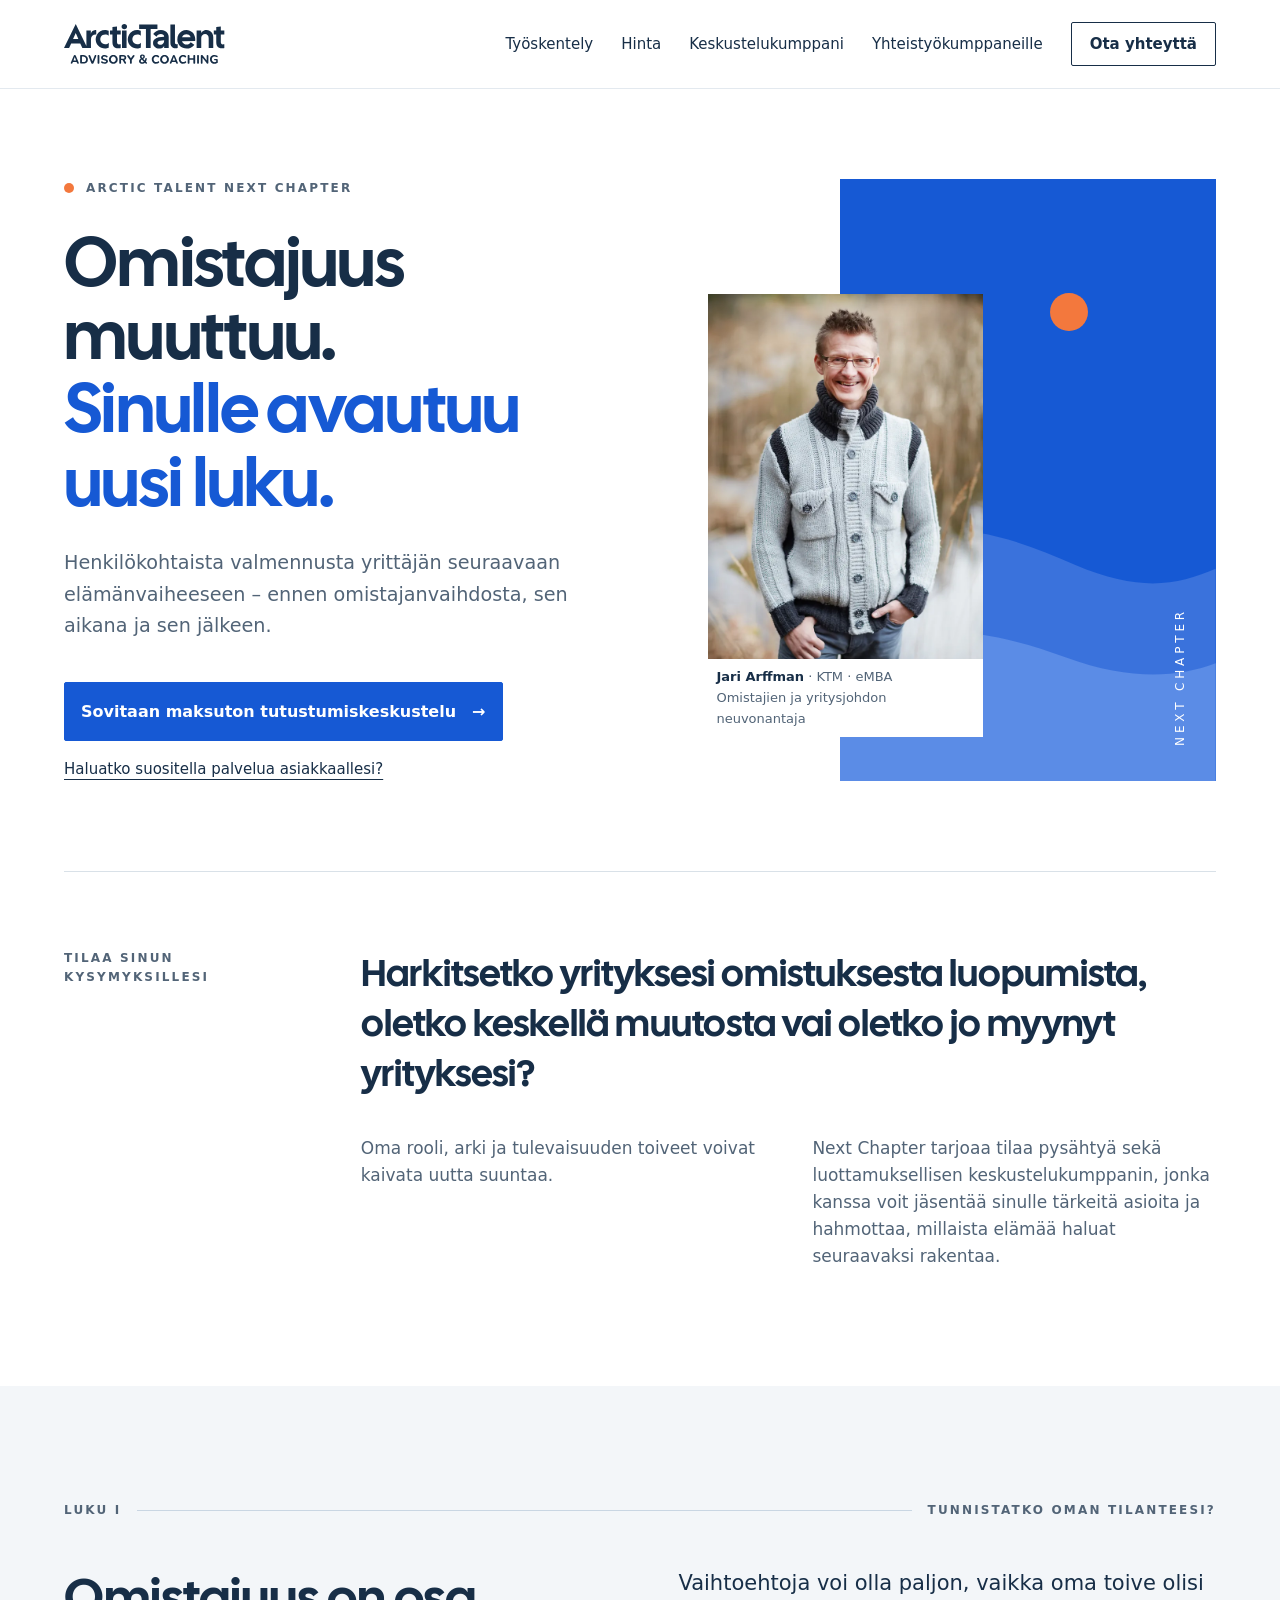
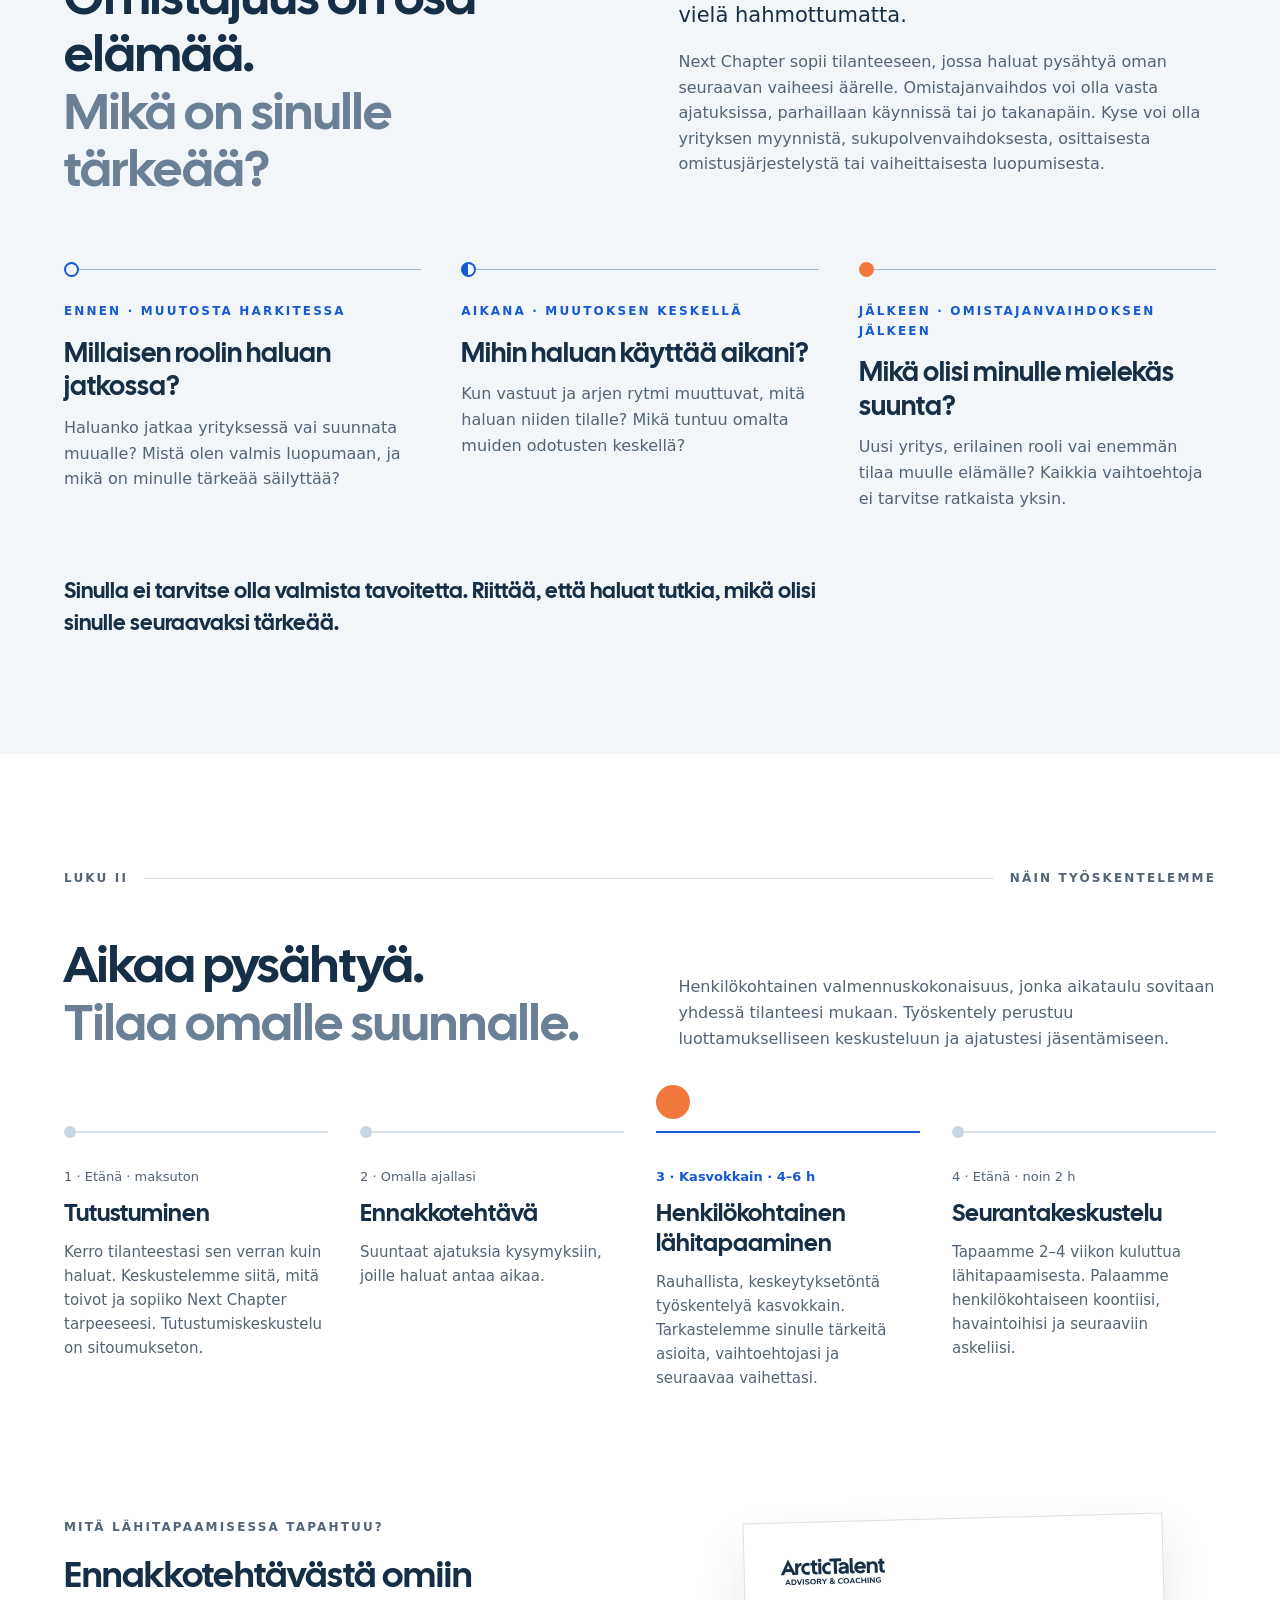
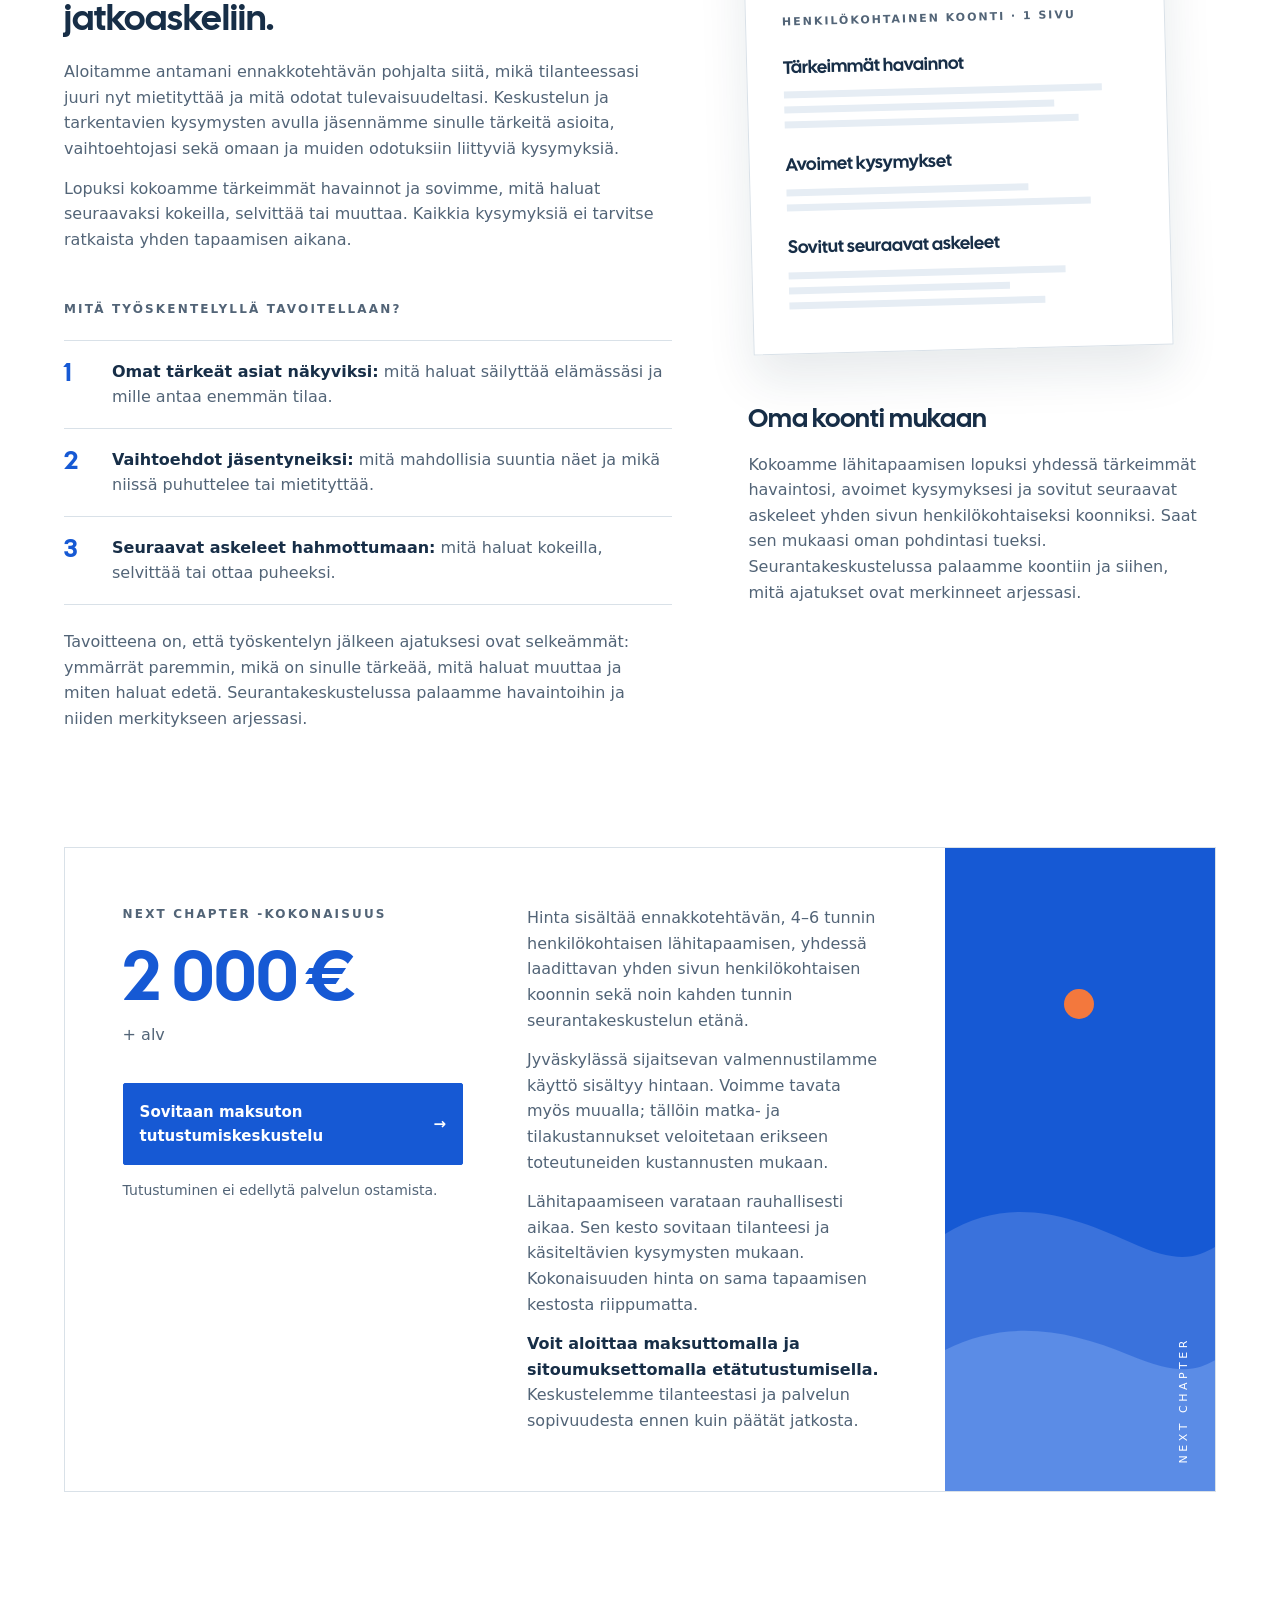
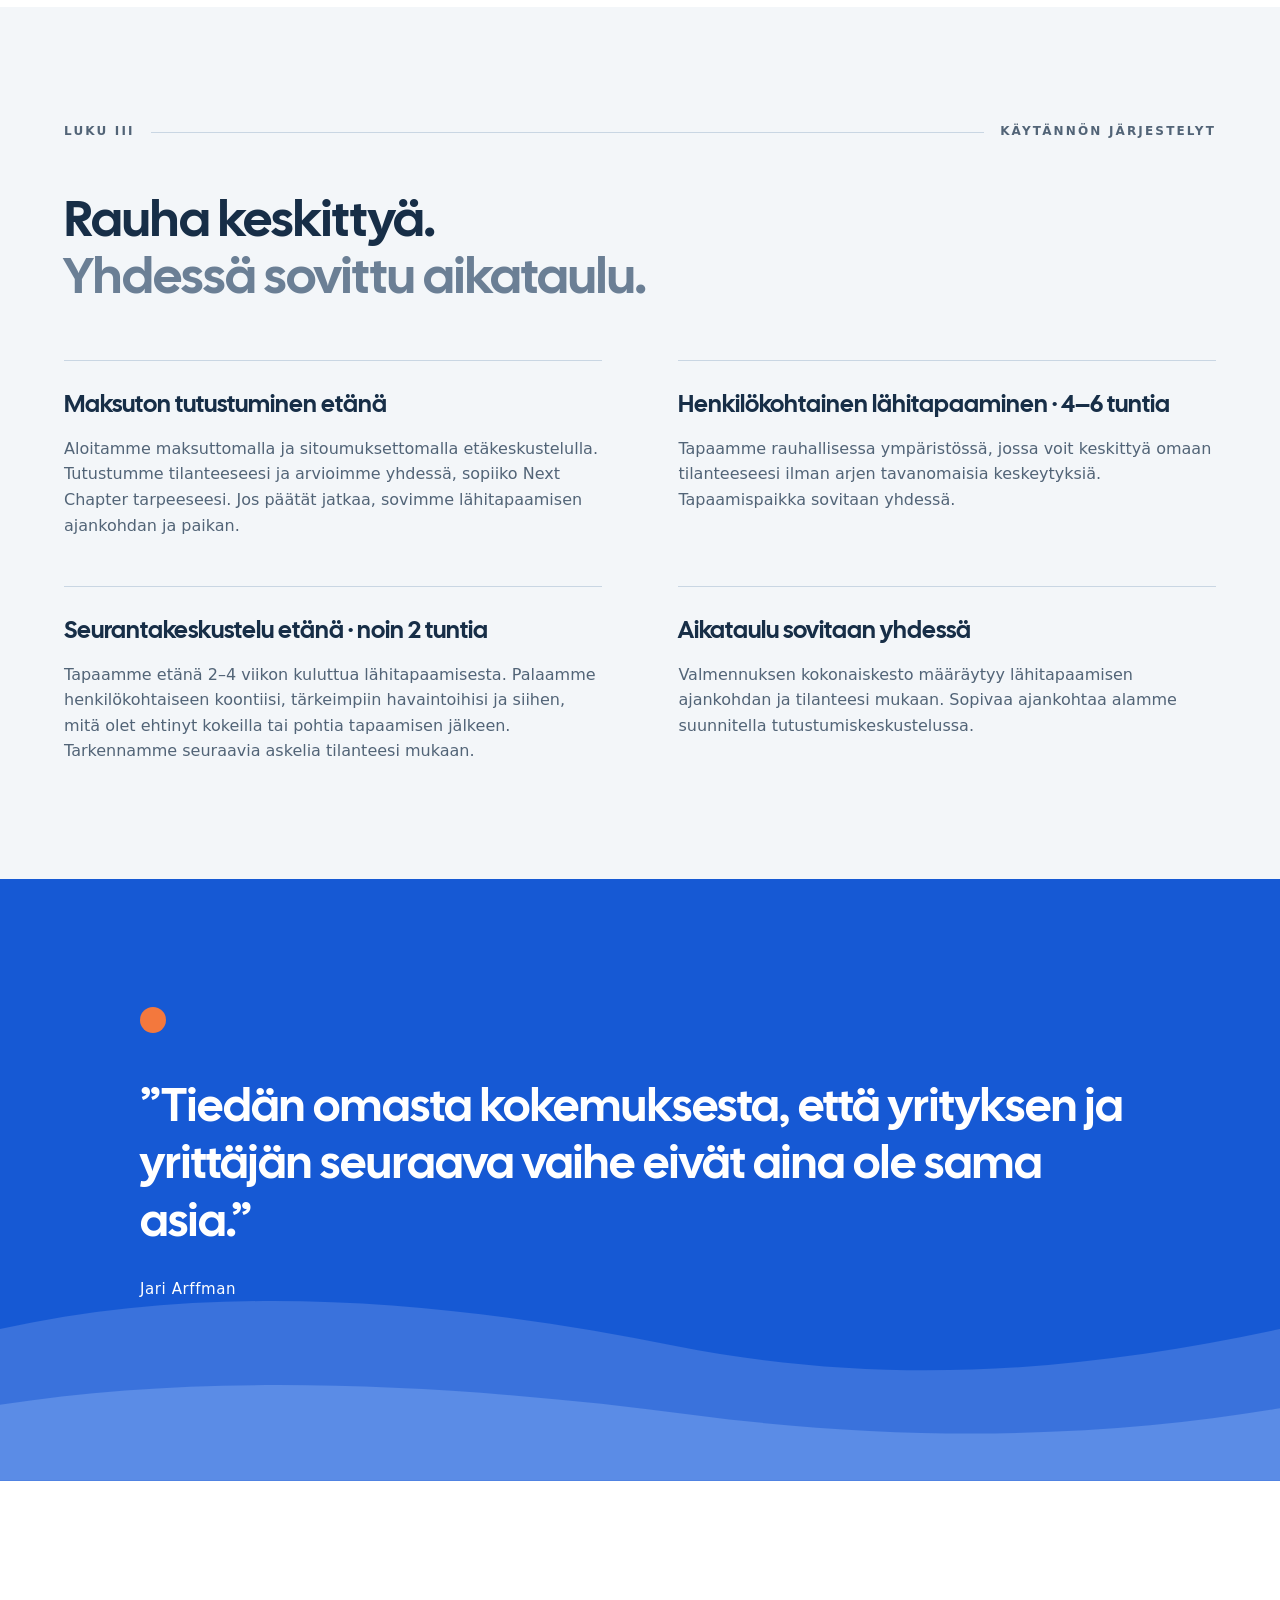
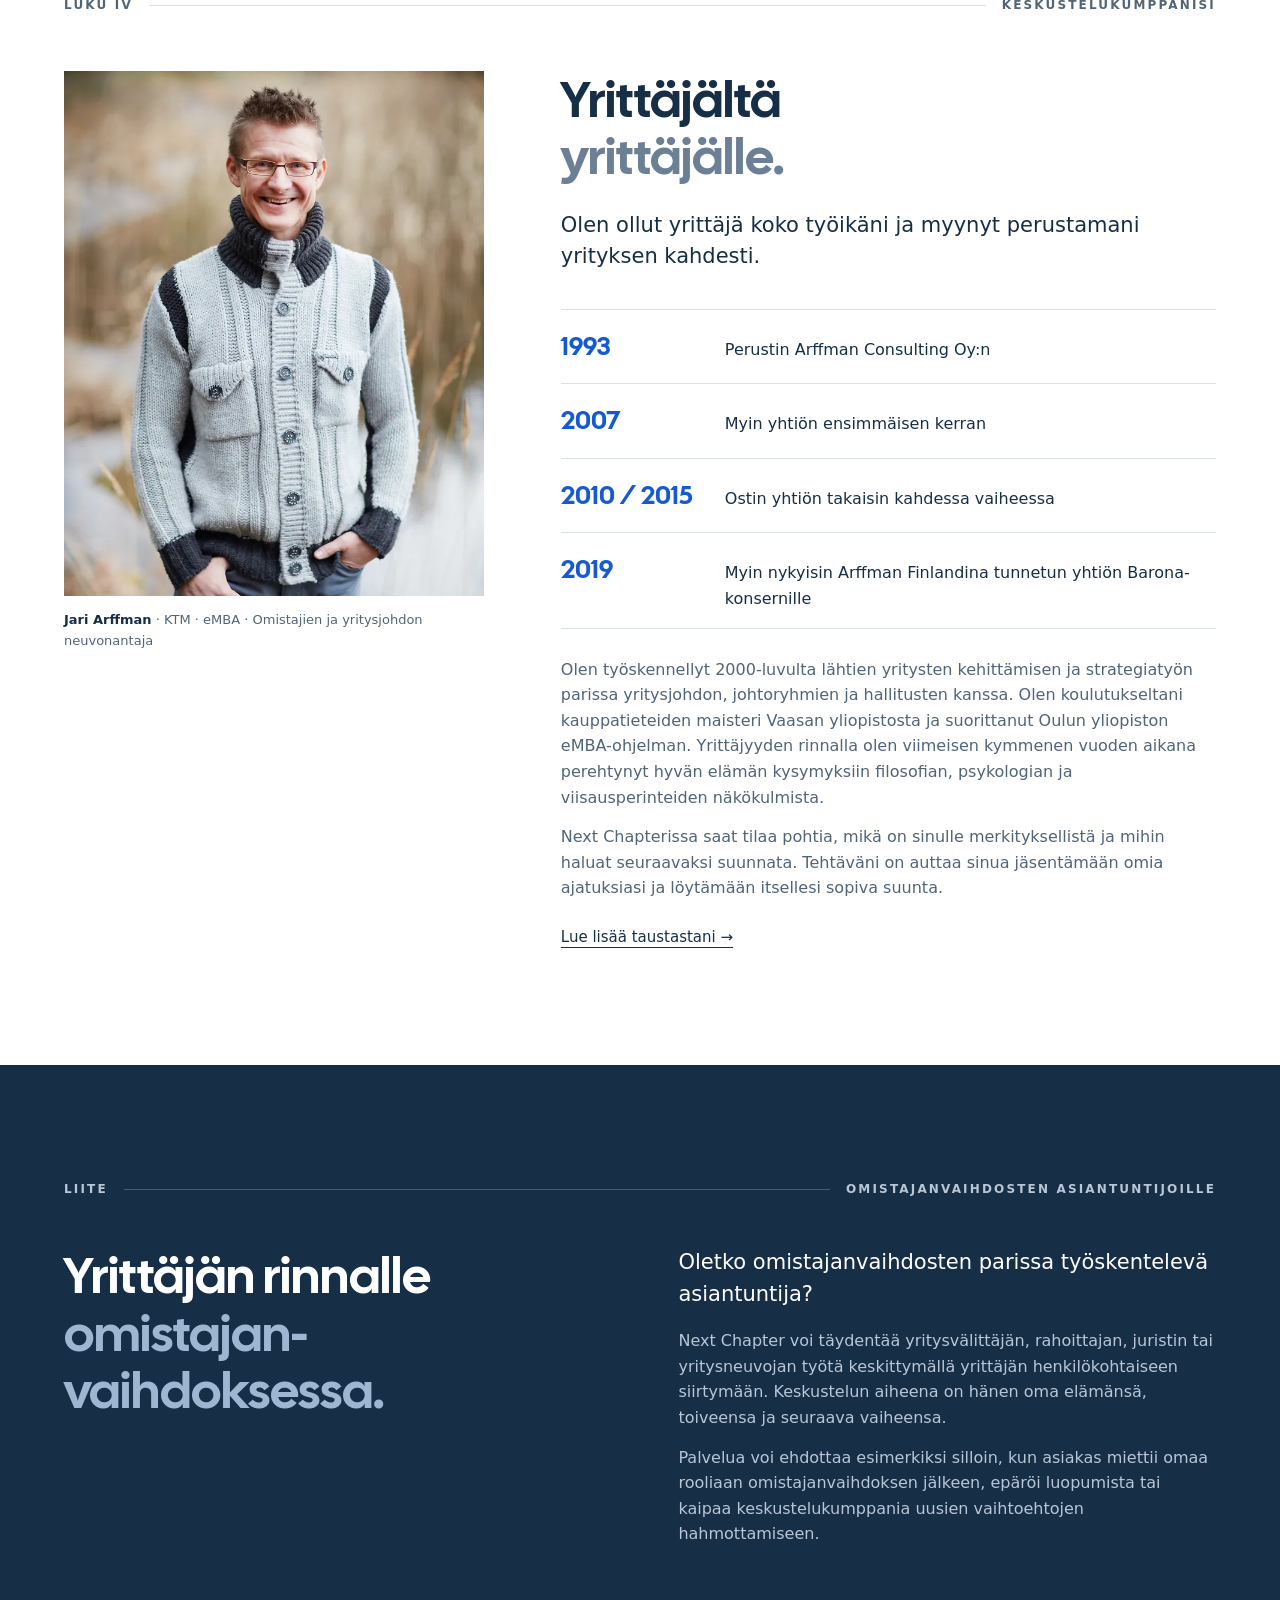
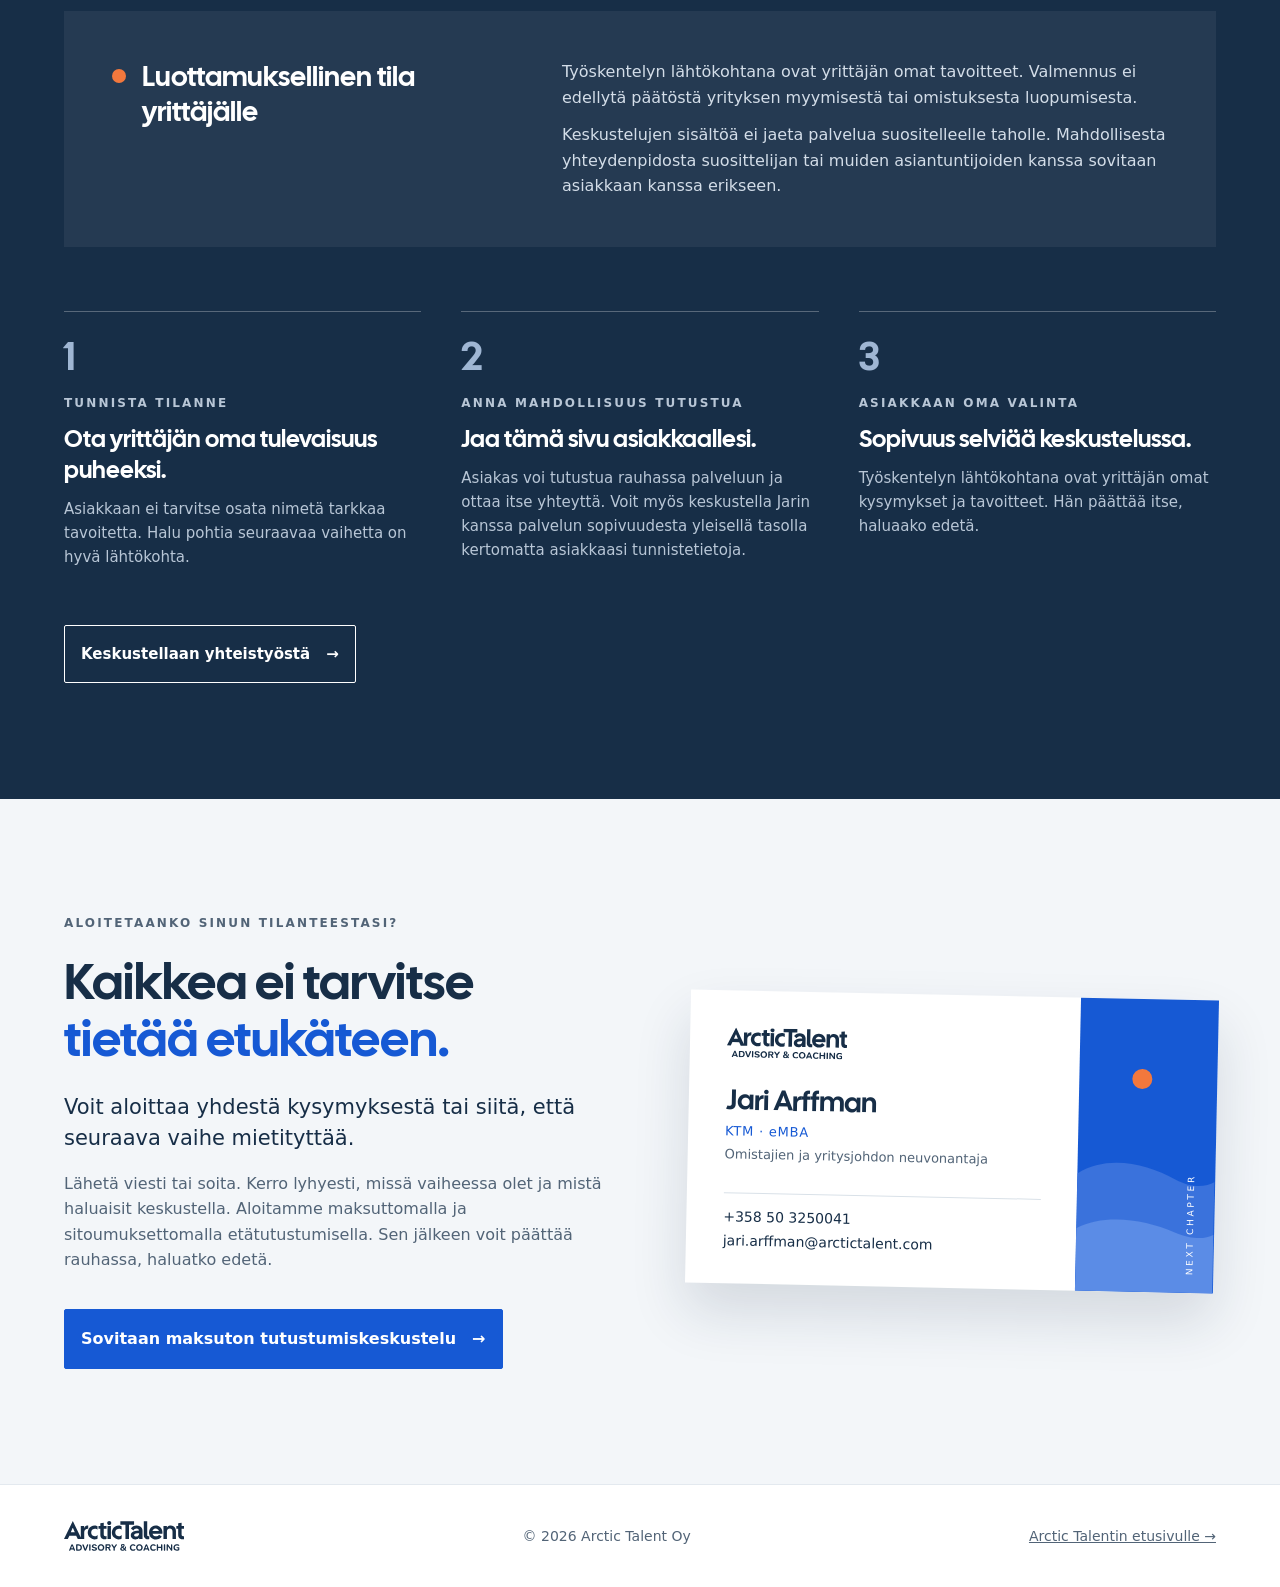
==== commit dffb19ce: "Logo SVG-symbolina: väri CSS:stä (--logo-color) - assets/ArcticTalent.svg: <symbol id="logo"> + fill" ====
--- a/next-chapter/index.html
+++ b/next-chapter/index.html
@@ -27,7 +27,7 @@
 <link rel="preconnect" href="https://fonts.gstatic.com" crossorigin>
 <link href="https://fonts.googleapis.com/css2?family=Cal+Sans&family=SN+Pro:ital,wght@0,200..900;1,200..900&display=swap" rel="stylesheet">
 
-  <link rel="stylesheet" href="/style.css?v=5">
+  <link rel="stylesheet" href="/style.css?v=6">
   <script src="/assets/reveal.js?v=2" defer></script>
   <script src="/assets/menu.js?v=1" defer></script>
 </head>
@@ -37,7 +37,7 @@
 
   <header class="site-header">
     <div class="wrap">
-      <a class="logo" href="/" aria-label="Arctic Talent – etusivulle"><img src="/assets/ArcticTalent.svg?v=5" alt="" width="518" height="129"></a>
+      <a class="logo" href="/" aria-label="Arctic Talent – etusivulle"><svg class="logo-svg" viewBox="0 0 518 129" width="518" height="129" aria-hidden="true" focusable="false"><use href="/assets/ArcticTalent.svg?v=6#logo"></use></svg></a>
       <button class="nav-toggle" type="button" aria-expanded="false" aria-controls="paavalikko"><span class="nav-toggle-label">Valikko</span><span class="nav-toggle-icon" aria-hidden="true"></span></button>
       <nav class="nav" id="paavalikko" aria-label="Päänavigaatio">
         <a href="#tyoskentely">Työskentely</a>
@@ -178,7 +178,7 @@
           </div>
           <div class="detail-aside">
             <div class="sheet" aria-hidden="true">
-              <img src="/assets/ArcticTalent.svg?v=5" alt="" width="518" height="129">
+              <svg class="logo-svg" viewBox="0 0 518 129" width="518" height="129" aria-hidden="true" focusable="false"><use href="/assets/ArcticTalent.svg?v=6#logo"></use></svg>
               <p class="label">Henkilökohtainen koonti · 1 sivu</p>
               <p class="sheet-title">Tärkeimmät havainnot</p>
               <div class="sheet-lines"><span style="width:92%"></span><span style="width:78%"></span><span style="width:85%"></span></div>
@@ -339,7 +339,7 @@
         <div class="contact-card">
           <div class="bcard">
             <div class="bcard-body">
-              <img src="/assets/ArcticTalent.svg?v=5" alt="Arctic Talent – Advisory &amp; Coaching" width="518" height="129">
+              <svg class="logo-svg" viewBox="0 0 518 129" width="518" height="129" role="img" aria-label="Arctic Talent – Advisory &amp; Coaching"><use href="/assets/ArcticTalent.svg?v=6#logo"></use></svg>
               <div>
                 <p class="bcard-name">Jari Arffman</p>
                 <p class="bcard-degree">KTM · eMBA</p>
@@ -364,7 +364,7 @@
 
   <footer class="site-footer">
     <div class="wrap">
-      <a class="logo" href="/" aria-label="Arctic Talent – etusivulle"><img src="/assets/ArcticTalent.svg?v=5" alt="" width="518" height="129"></a>
+      <a class="logo" href="/" aria-label="Arctic Talent – etusivulle"><svg class="logo-svg" viewBox="0 0 518 129" width="518" height="129" aria-hidden="true" focusable="false"><use href="/assets/ArcticTalent.svg?v=6#logo"></use></svg></a>
       <span>© 2026 Arctic Talent Oy</span>
       <a href="/">Arctic Talentin etusivulle →</a>
     </div>
--- a/style.css
+++ b/style.css
@@ -7,6 +7,7 @@
 /* ===== Muuttujat ===== */
 :root {
   --ink: #172e47;
+  --logo-color: var(--ink);
   --muted: #526477;
   --soft: #6b7f95;
   --line: #d9e1e8;
@@ -117,13 +118,14 @@
 .site-header { padding: 22px var(--pad); border-bottom: 1px solid #e3e9ef; }
 .site-header .wrap { display: flex; flex-wrap: wrap; align-items: center; justify-content: space-between; gap: 18px 32px; }
 .logo { display: block; line-height: 0; }
-.logo img { display: block; height: 40px; width: auto; }
+.logo-svg { display: block; width: auto; color: var(--logo-color); }
+.logo .logo-svg { height: 40px; }
 .nav { display: flex; flex-wrap: wrap; align-items: center; gap: 8px 28px; font-size: 15px; }
 .nav a:not(.btn) { text-decoration: none; }
 
 .site-footer { padding: 36px var(--pad); border-top: 1px solid #e3e9ef; }
 .site-footer .wrap { display: flex; flex-wrap: wrap; align-items: center; justify-content: space-between; gap: 20px 32px; font-size: 14px; color: var(--muted); }
-.site-footer .logo img { height: 30px; }
+.site-footer .logo .logo-svg { height: 30px; }
 
 /* ===== Käyntikortin paneeli (sininen, aallot, aurinko) ===== */
 .panel { position: relative; overflow: hidden; background: var(--blue); }
@@ -224,7 +226,7 @@
   box-shadow: 0 24px 48px rgba(23, 46, 71, 0.10);
   transform: rotate(-1.5deg);
 }
-.sheet img { display: block; height: 26px; width: auto; }
+.sheet .logo-svg { height: 26px; }
 .sheet .label { margin-top: 28px; font-size: 11px; }
 .sheet-title { margin-top: 22px; font-family: var(--heading); font-size: 18px; }
 .sheet-lines { margin-top: 10px; display: flex; flex-direction: column; gap: 8px; }
@@ -306,7 +308,7 @@
   transform: rotate(1.2deg);
 }
 .bcard-body { flex: 1 1 auto; min-width: 0; padding: 7% 7% 6%; display: flex; flex-direction: column; justify-content: space-between; gap: 12px; }
-.bcard-body > img { align-self: flex-start; height: 30px; width: auto; }
+.bcard-body > .logo-svg { align-self: flex-start; height: 30px; }
 .bcard-name { font-family: var(--heading); font-size: clamp(22px, 2.2vw, 30px); line-height: 1.1; }
 .bcard-degree { margin-top: 6px; font-size: 13px; letter-spacing: 0.06em; color: var(--blue); }
 .bcard-role { margin-top: 2px; font-size: 13px; color: var(--muted); }
@@ -352,14 +354,14 @@
 
 /* ===== Pienet näytöt ===== */
 @media (max-width: 600px) {
-  .logo img { height: 32px; }
-  .site-footer .logo img { height: 26px; }
+  .logo .logo-svg { height: 32px; }
+  .site-footer .logo .logo-svg { height: 26px; }
   .nav { gap: 6px 20px; font-size: 14px; }
   .hero-art { min-height: 500px; }
   .hero-portrait { width: 60%; bottom: 32px; }
   .hero-art--home { min-height: 380px; }
   .bcard { aspect-ratio: auto; min-height: 220px; transform: none; }
-  .bcard-body > img { height: 24px; }
+  .bcard-body > .logo-svg { height: 24px; }
   .sheet { transform: none; padding: 28px; }
   .year { flex-basis: 100%; }
 }
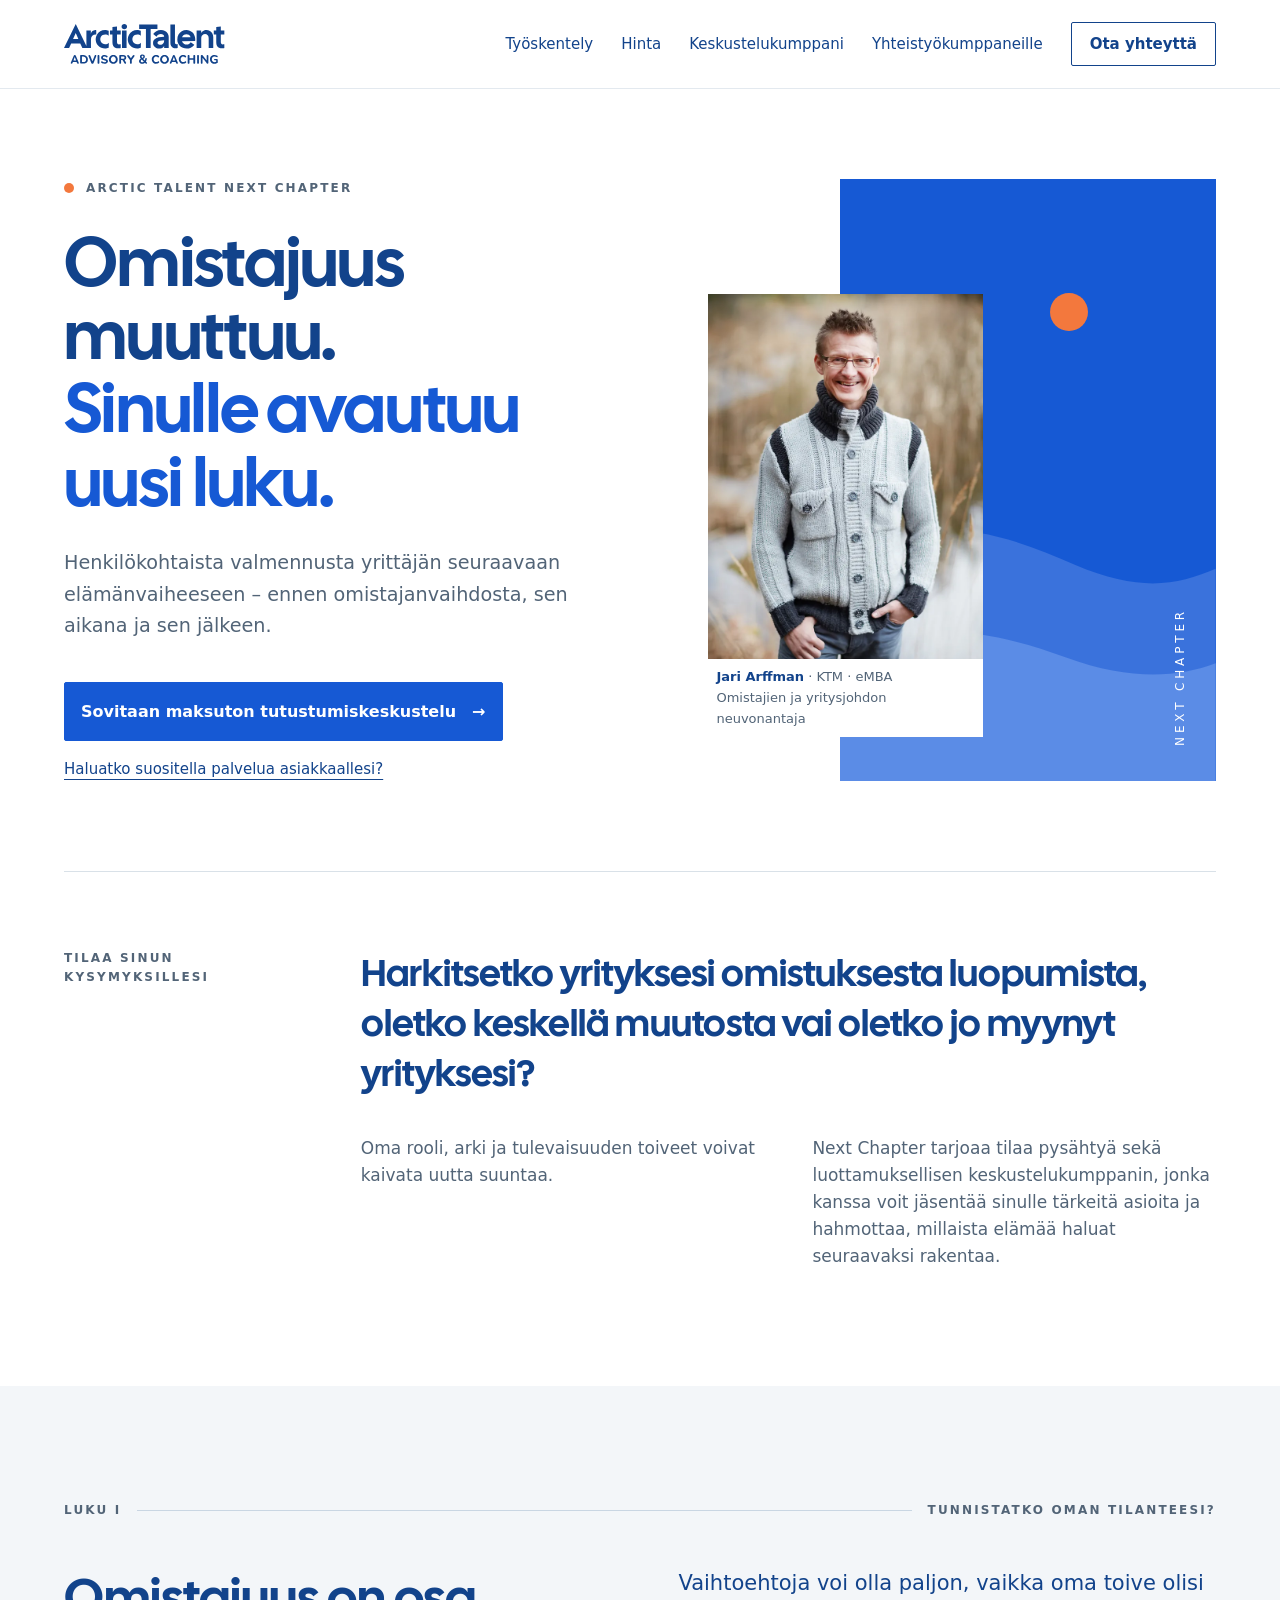
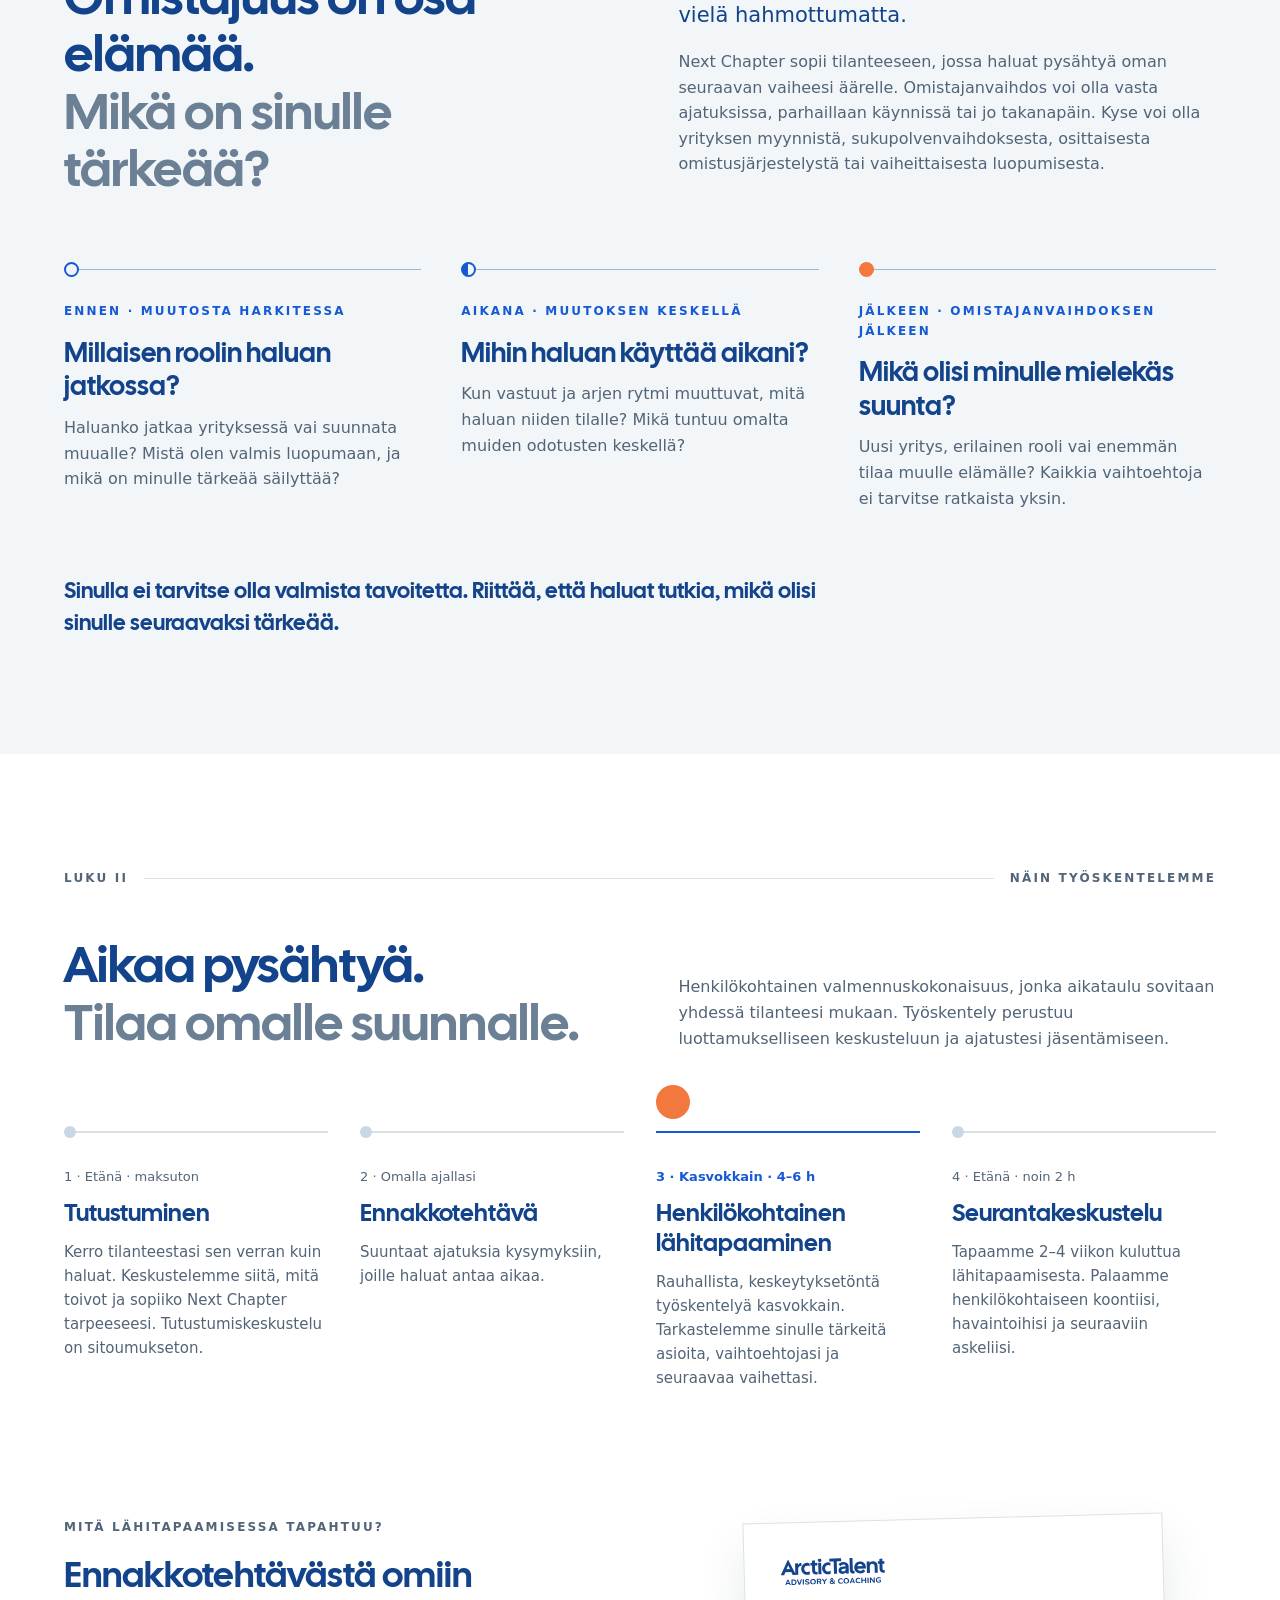
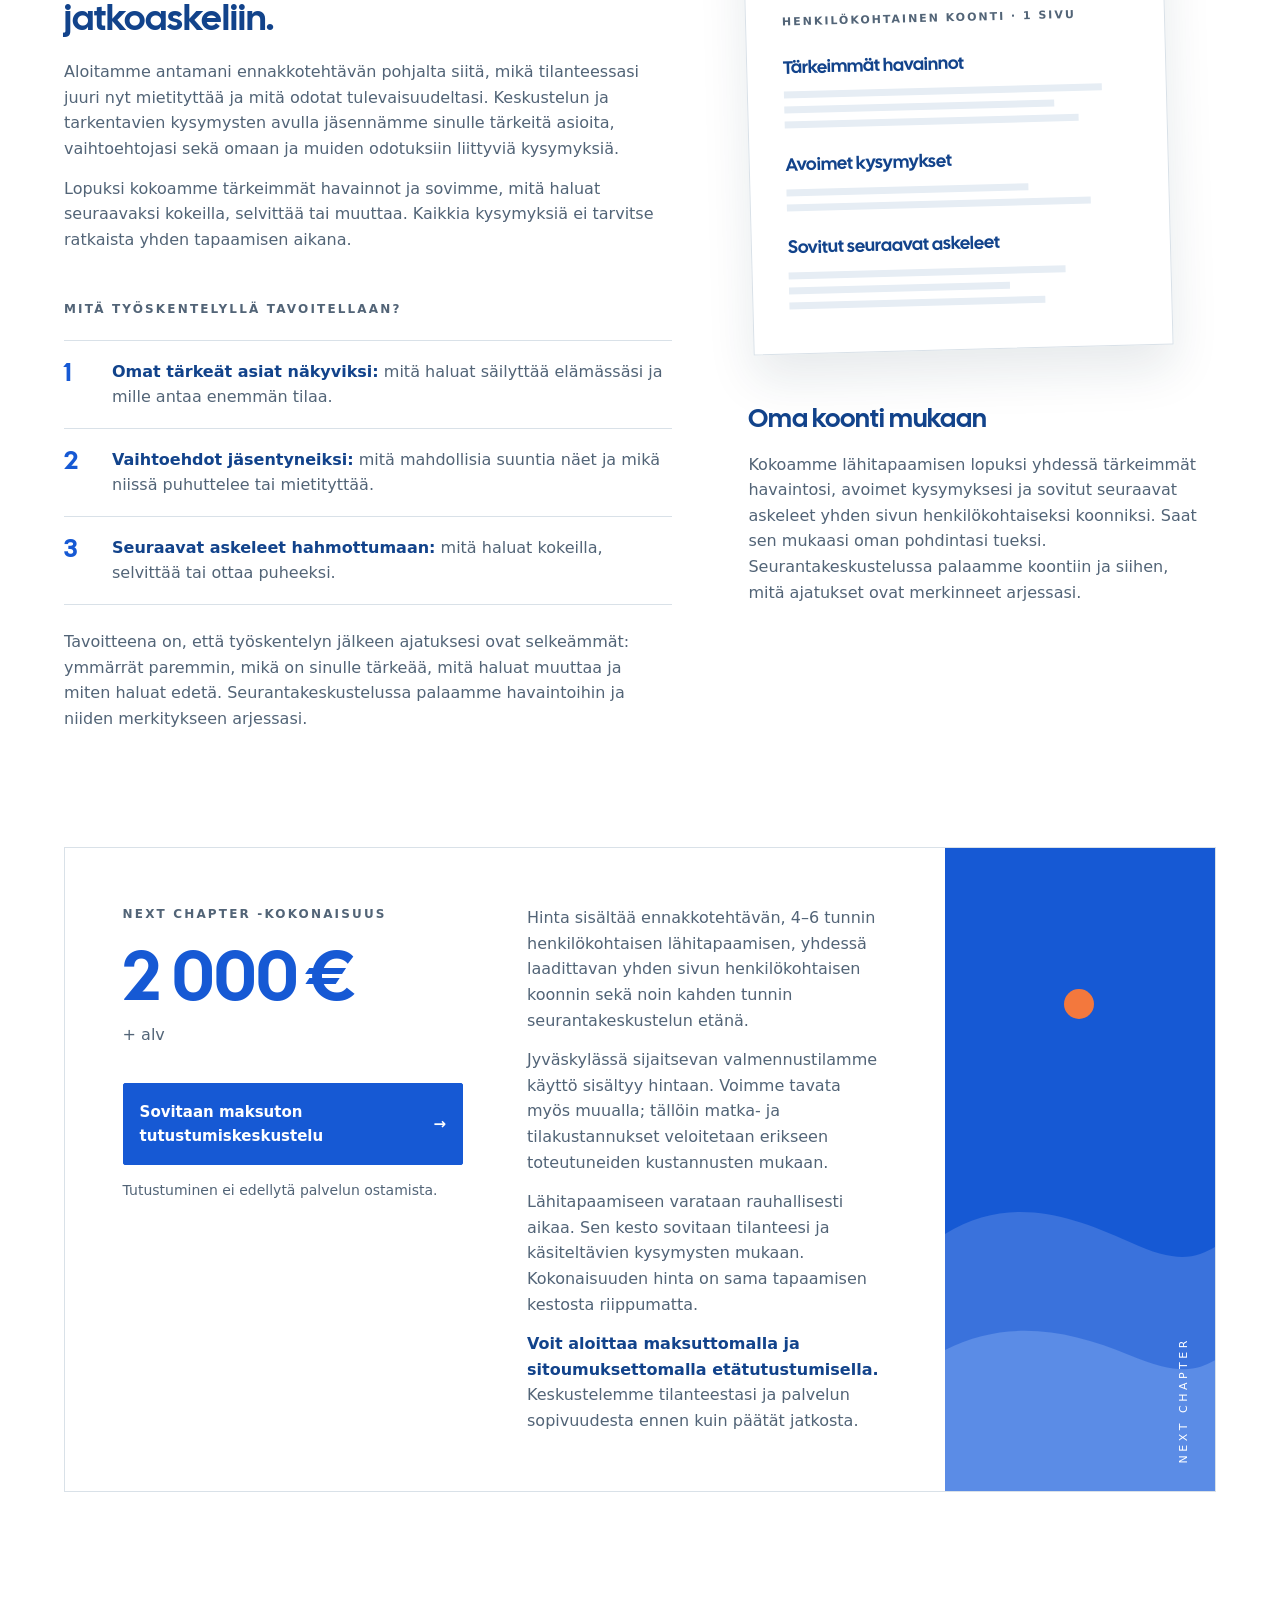
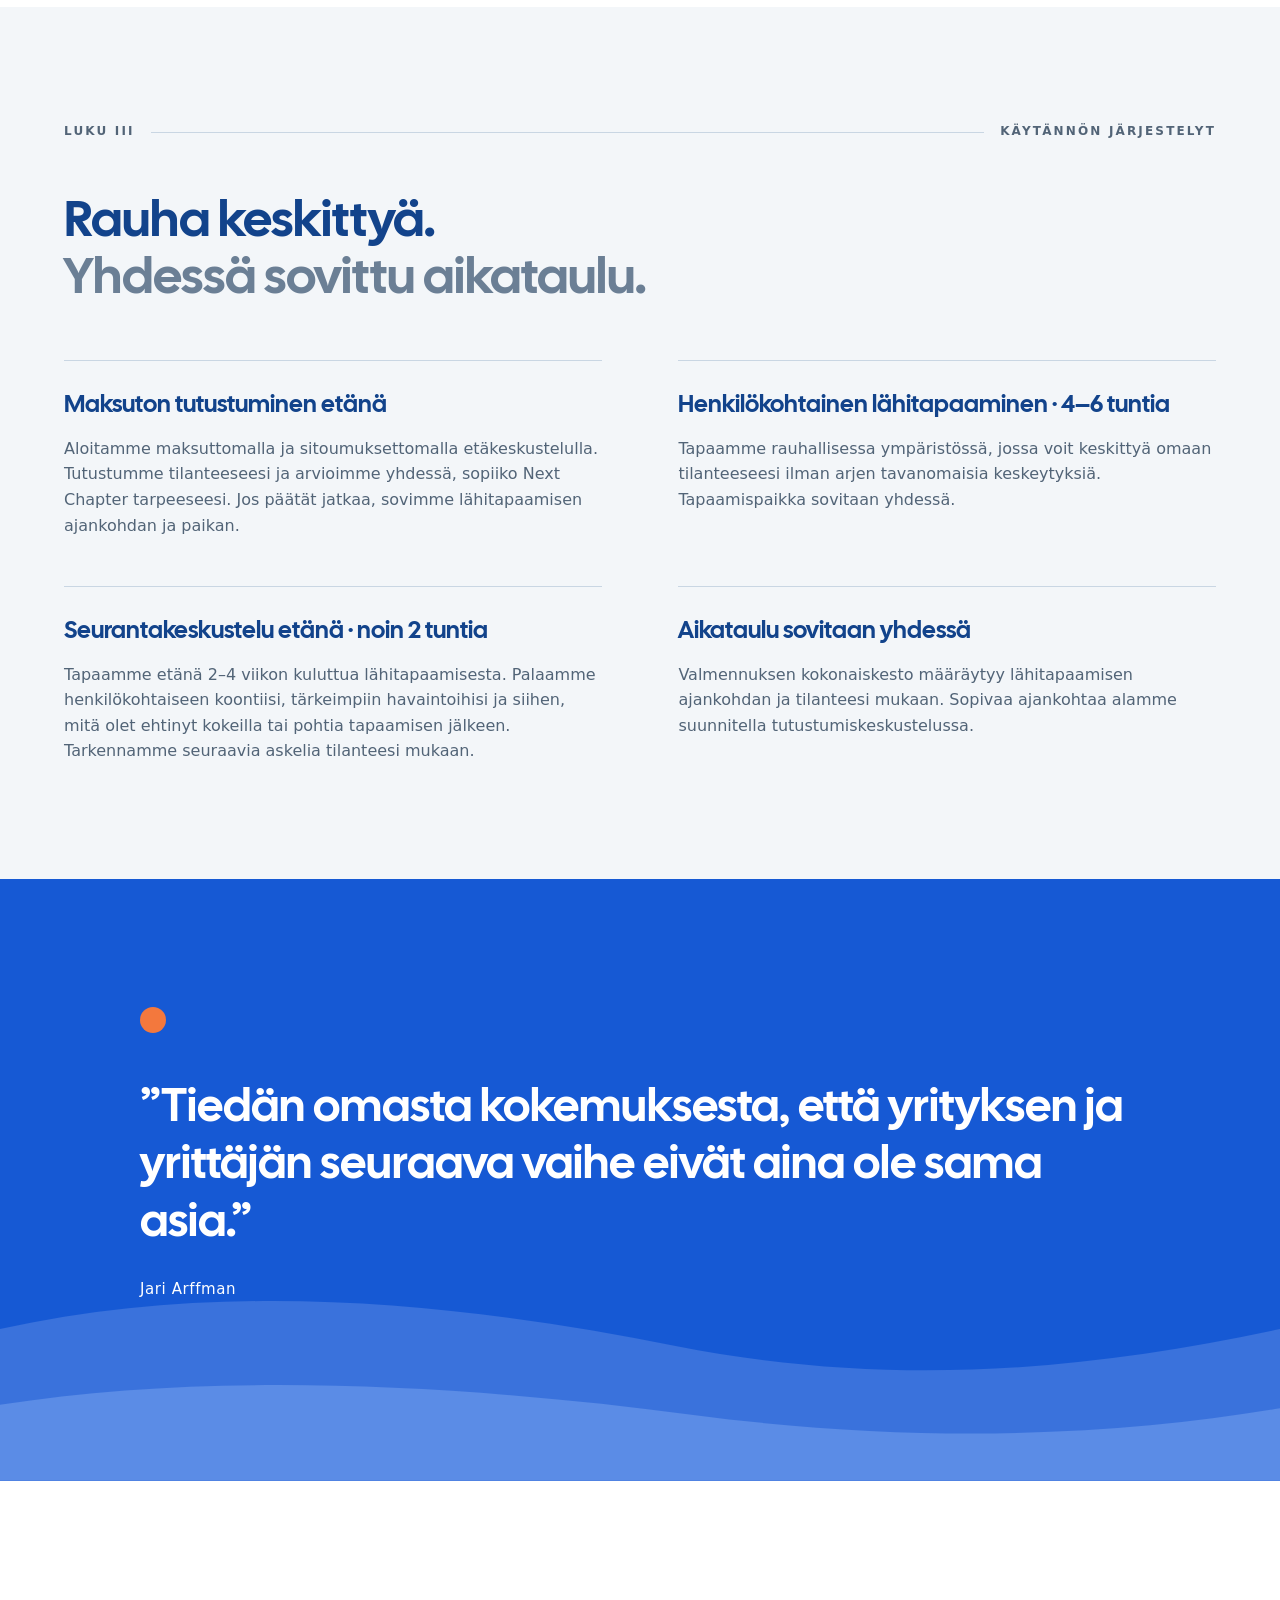
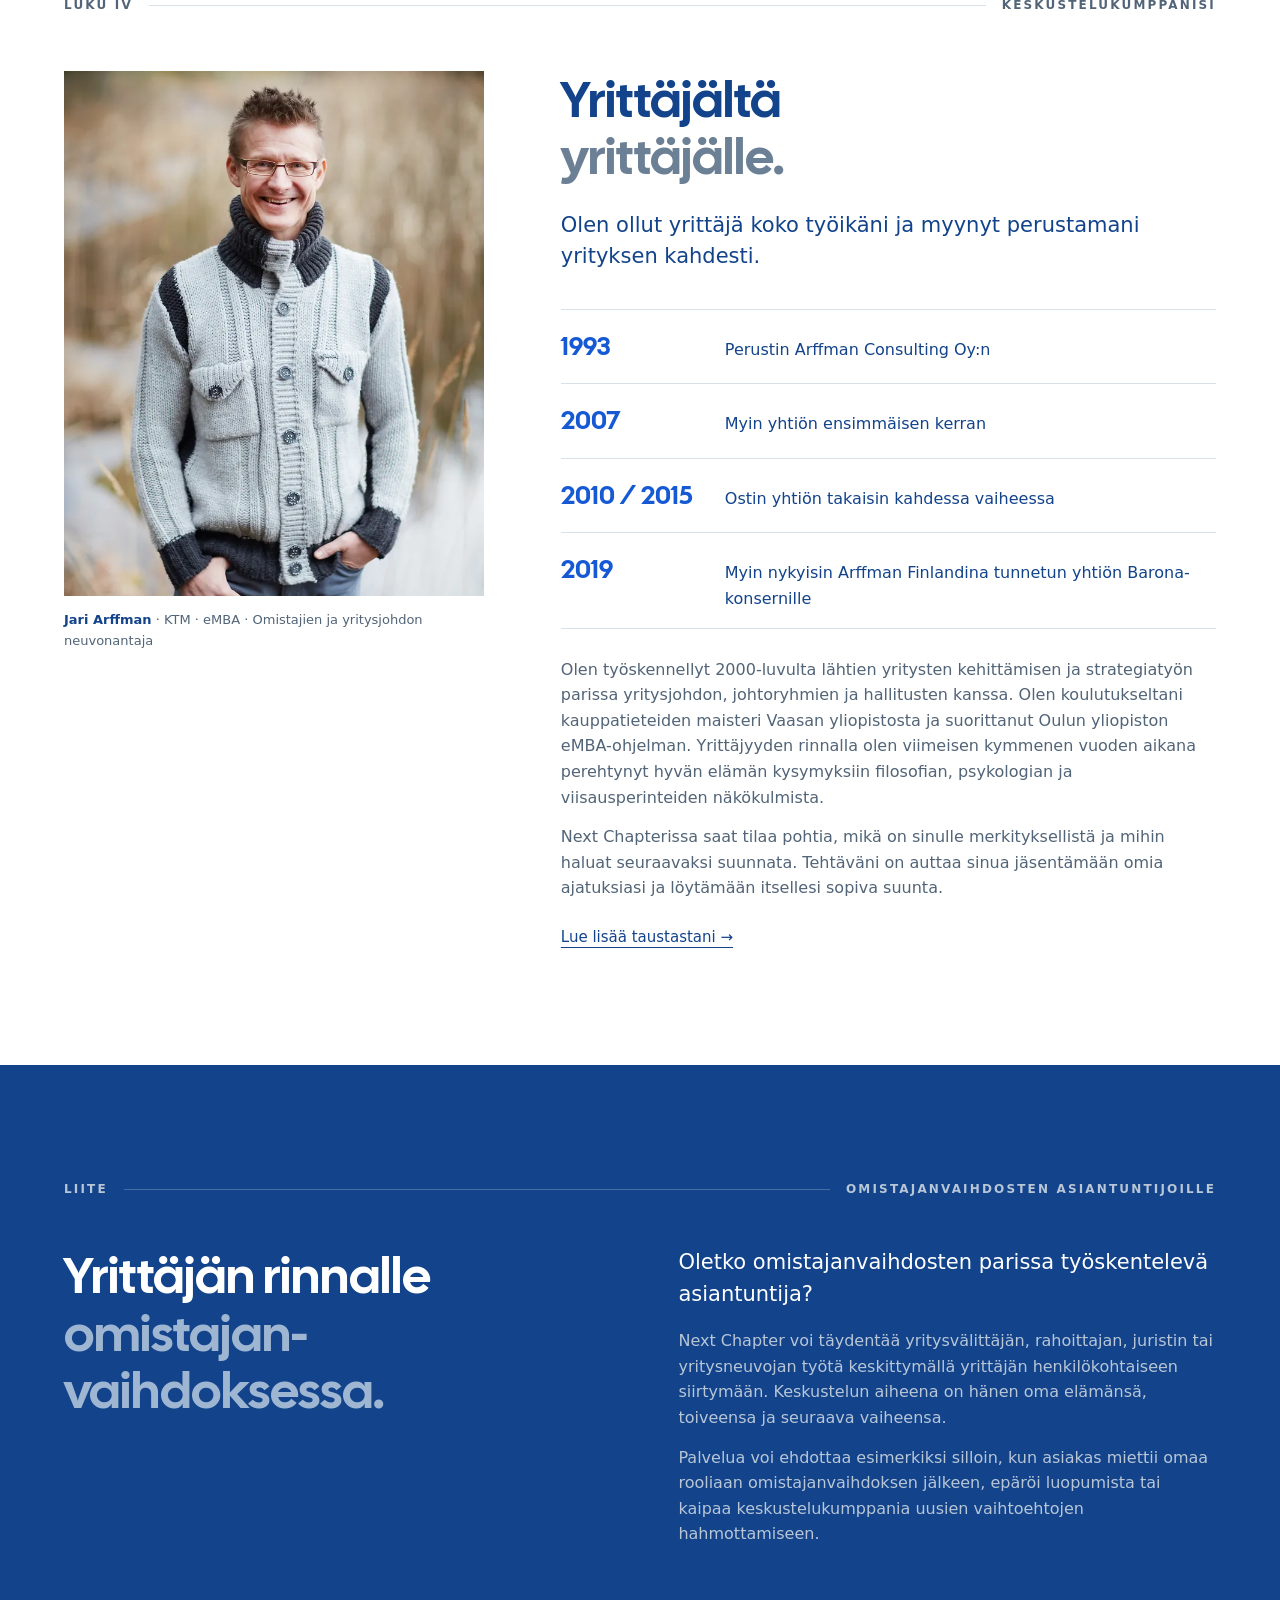
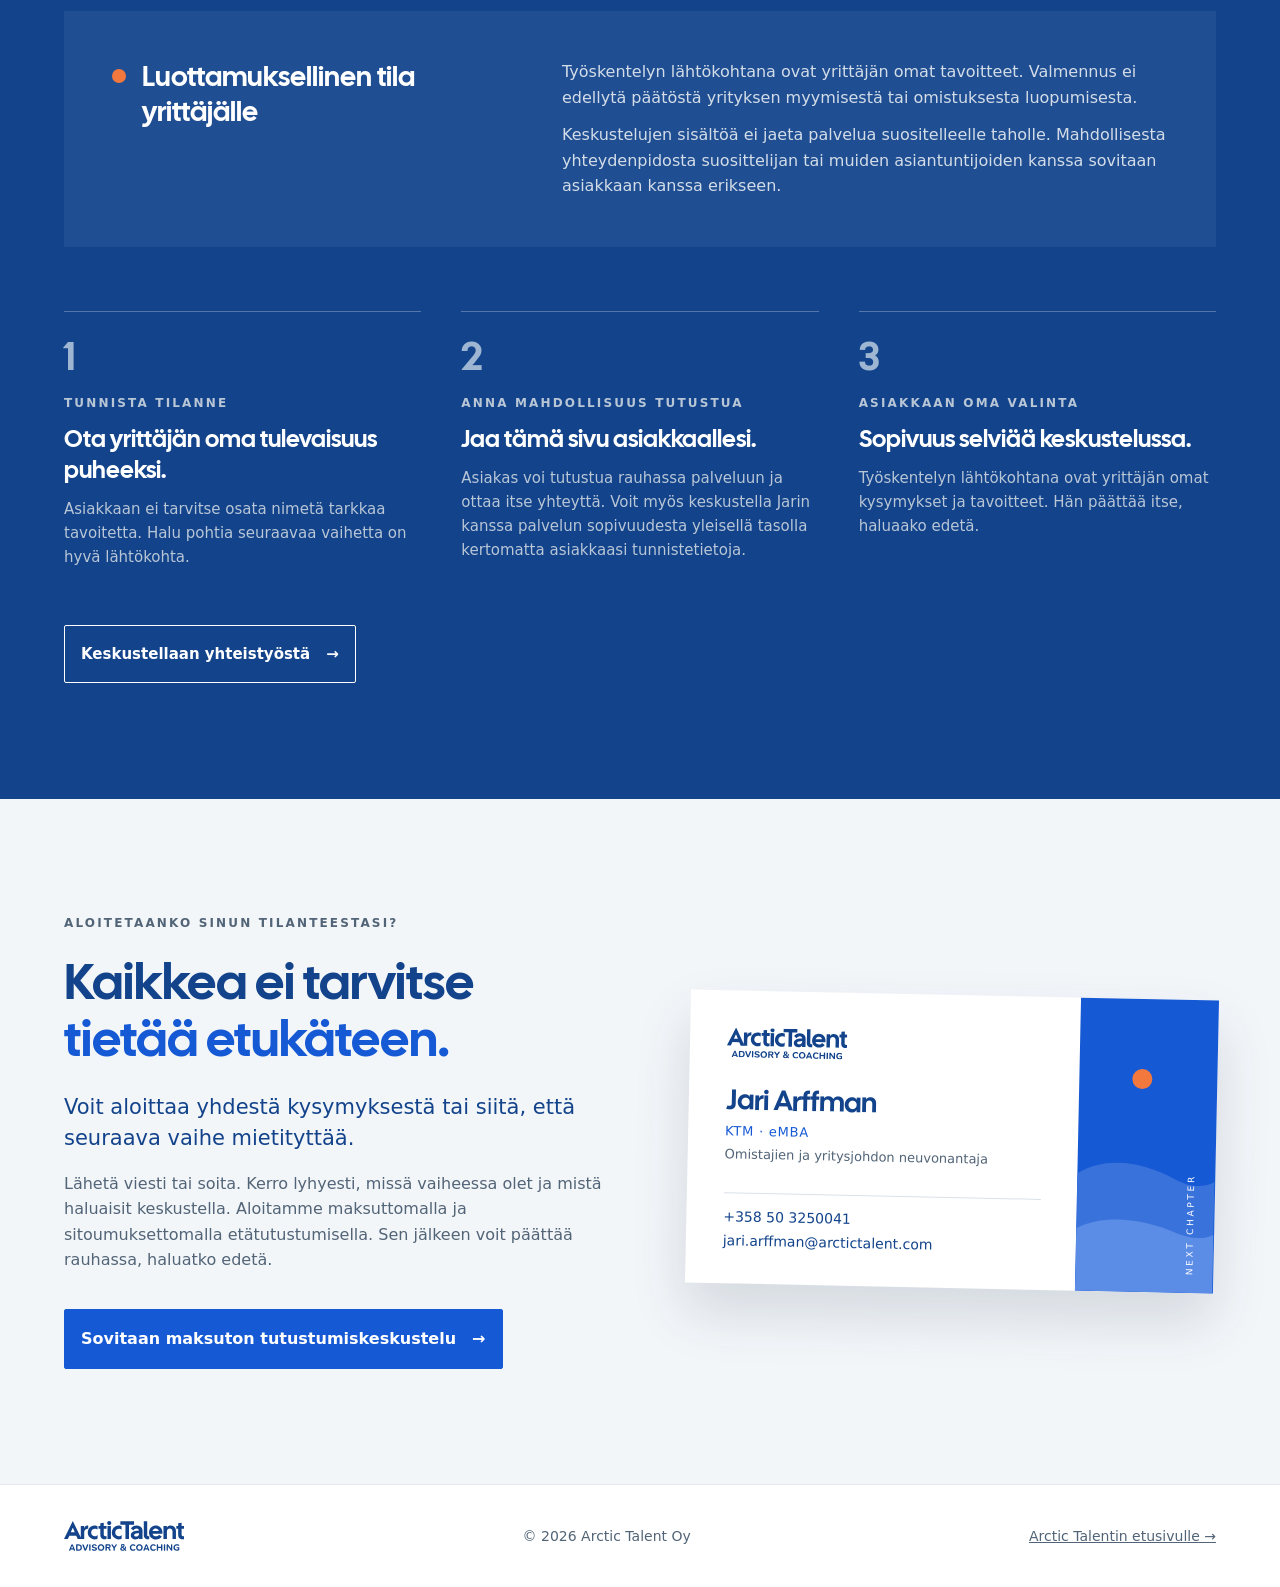
==== commit 8b0edb95: "Tekstiväri --ink #12438B, style.css ?v=7 Co-Authored-By: Claude Opus 5.5 <noreply@anthropic.com> Cla" ====
--- a/next-chapter/index.html
+++ b/next-chapter/index.html
@@ -27,7 +27,7 @@
 <link rel="preconnect" href="https://fonts.gstatic.com" crossorigin>
 <link href="https://fonts.googleapis.com/css2?family=Cal+Sans&family=SN+Pro:ital,wght@0,200..900;1,200..900&display=swap" rel="stylesheet">
 
-  <link rel="stylesheet" href="/style.css?v=6">
+  <link rel="stylesheet" href="/style.css?v=7">
   <script src="/assets/reveal.js?v=2" defer></script>
   <script src="/assets/menu.js?v=1" defer></script>
 </head>
--- a/style.css
+++ b/style.css
@@ -6,7 +6,7 @@
 
 /* ===== Muuttujat ===== */
 :root {
-  --ink: #172e47;
+  --ink: #12438B;
   --logo-color: var(--ink);
   --muted: #526477;
   --soft: #6b7f95;
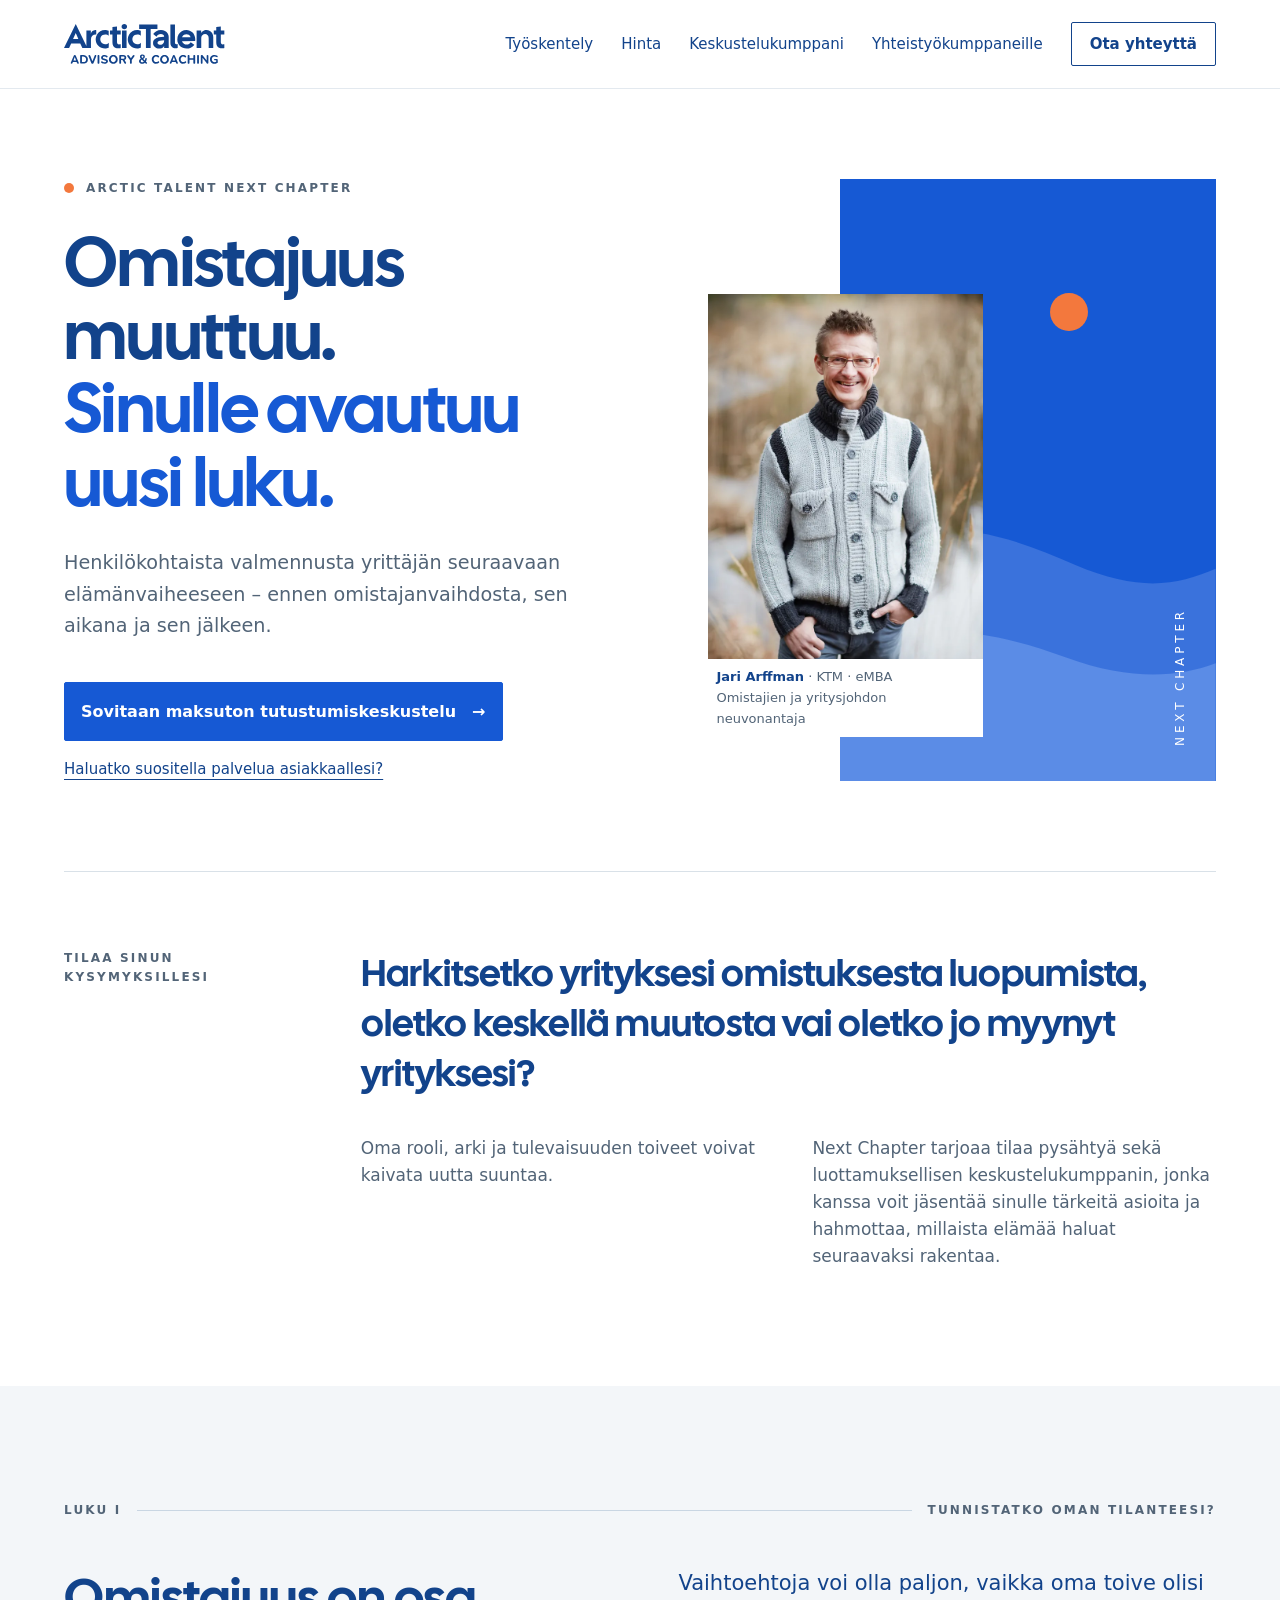
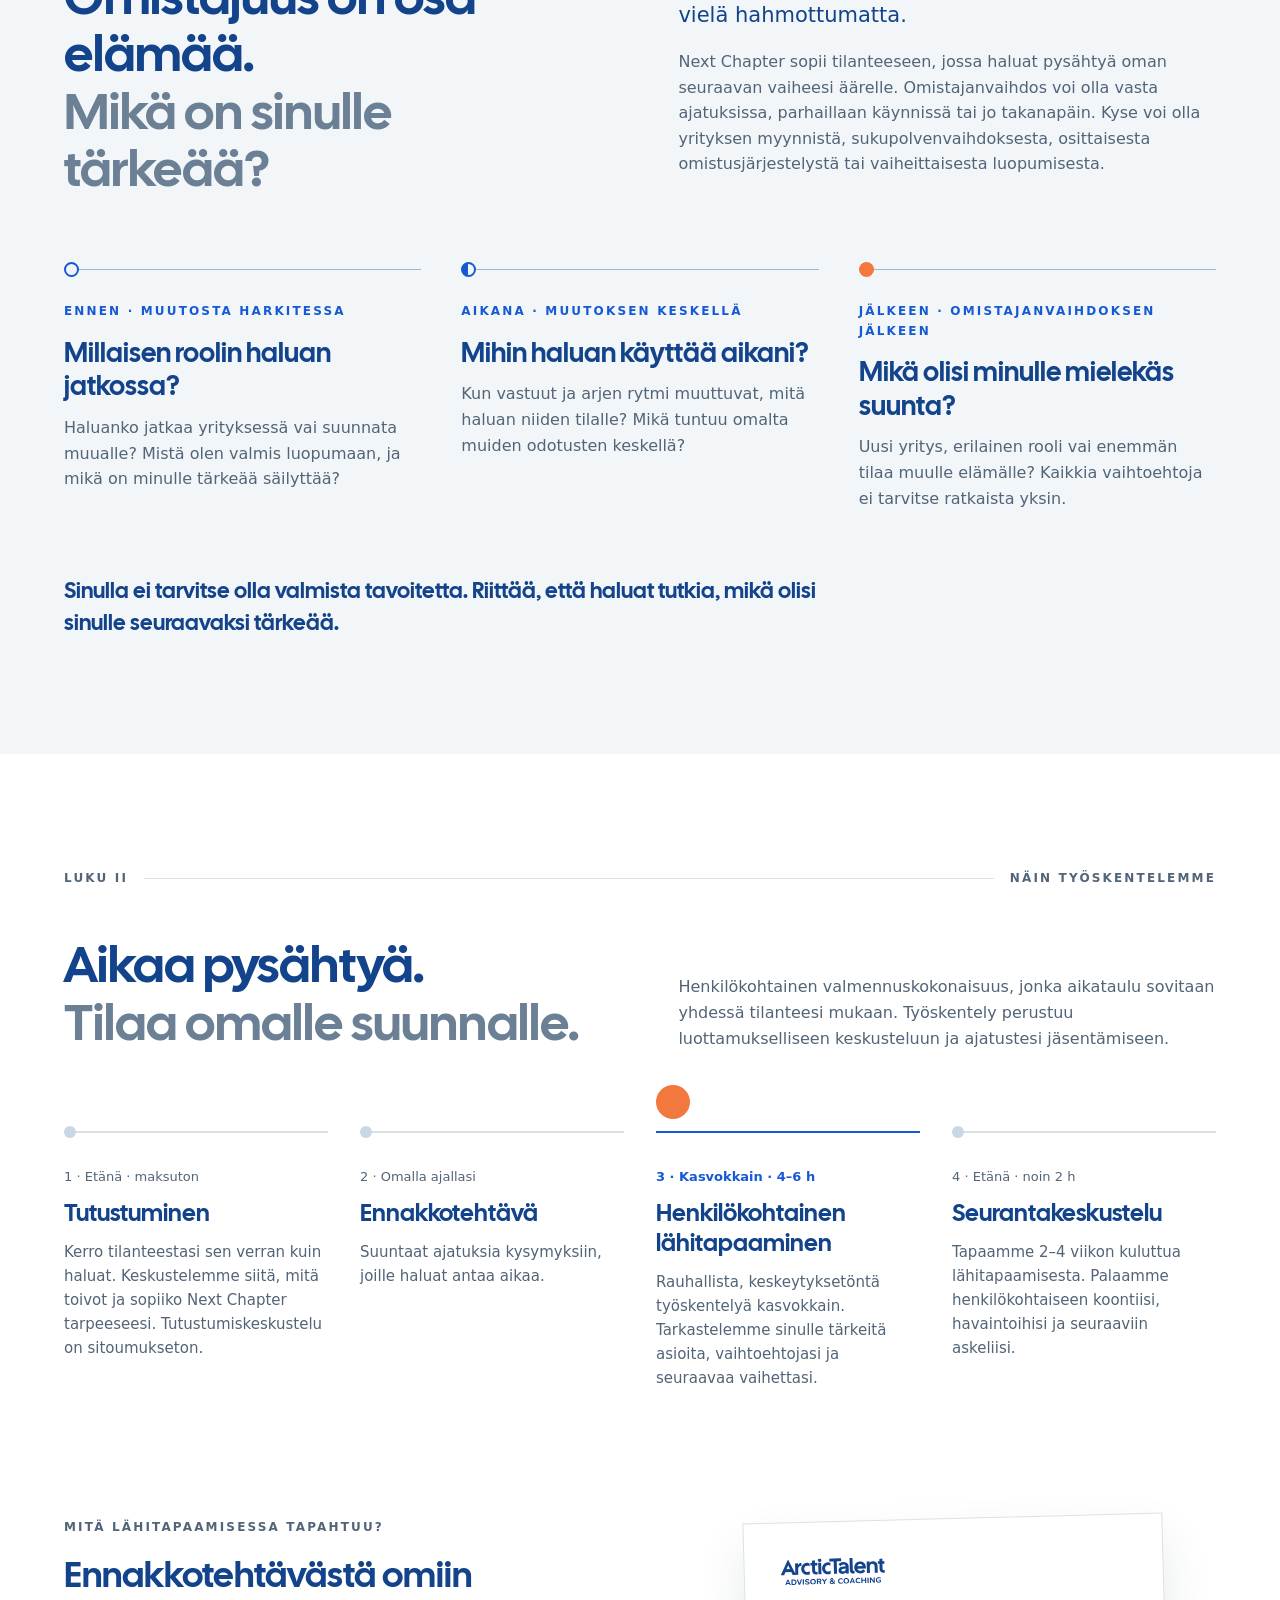
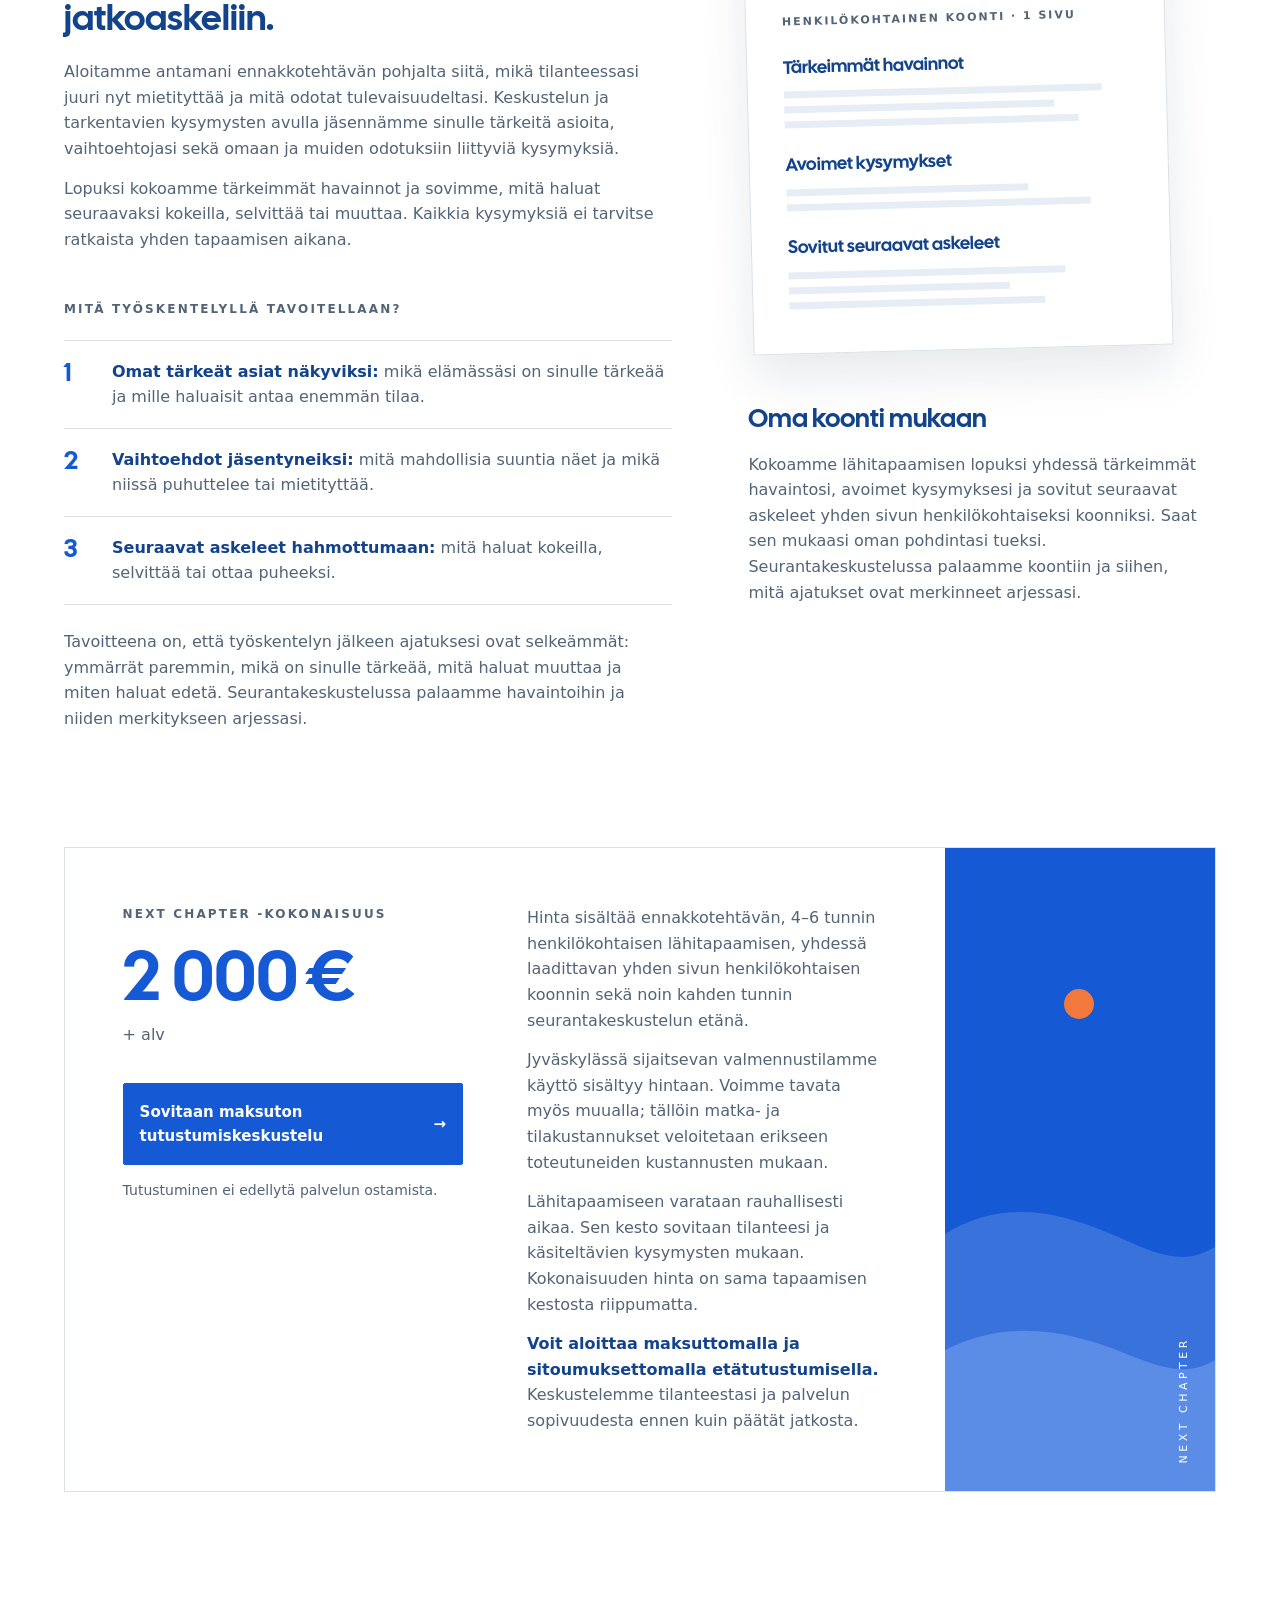
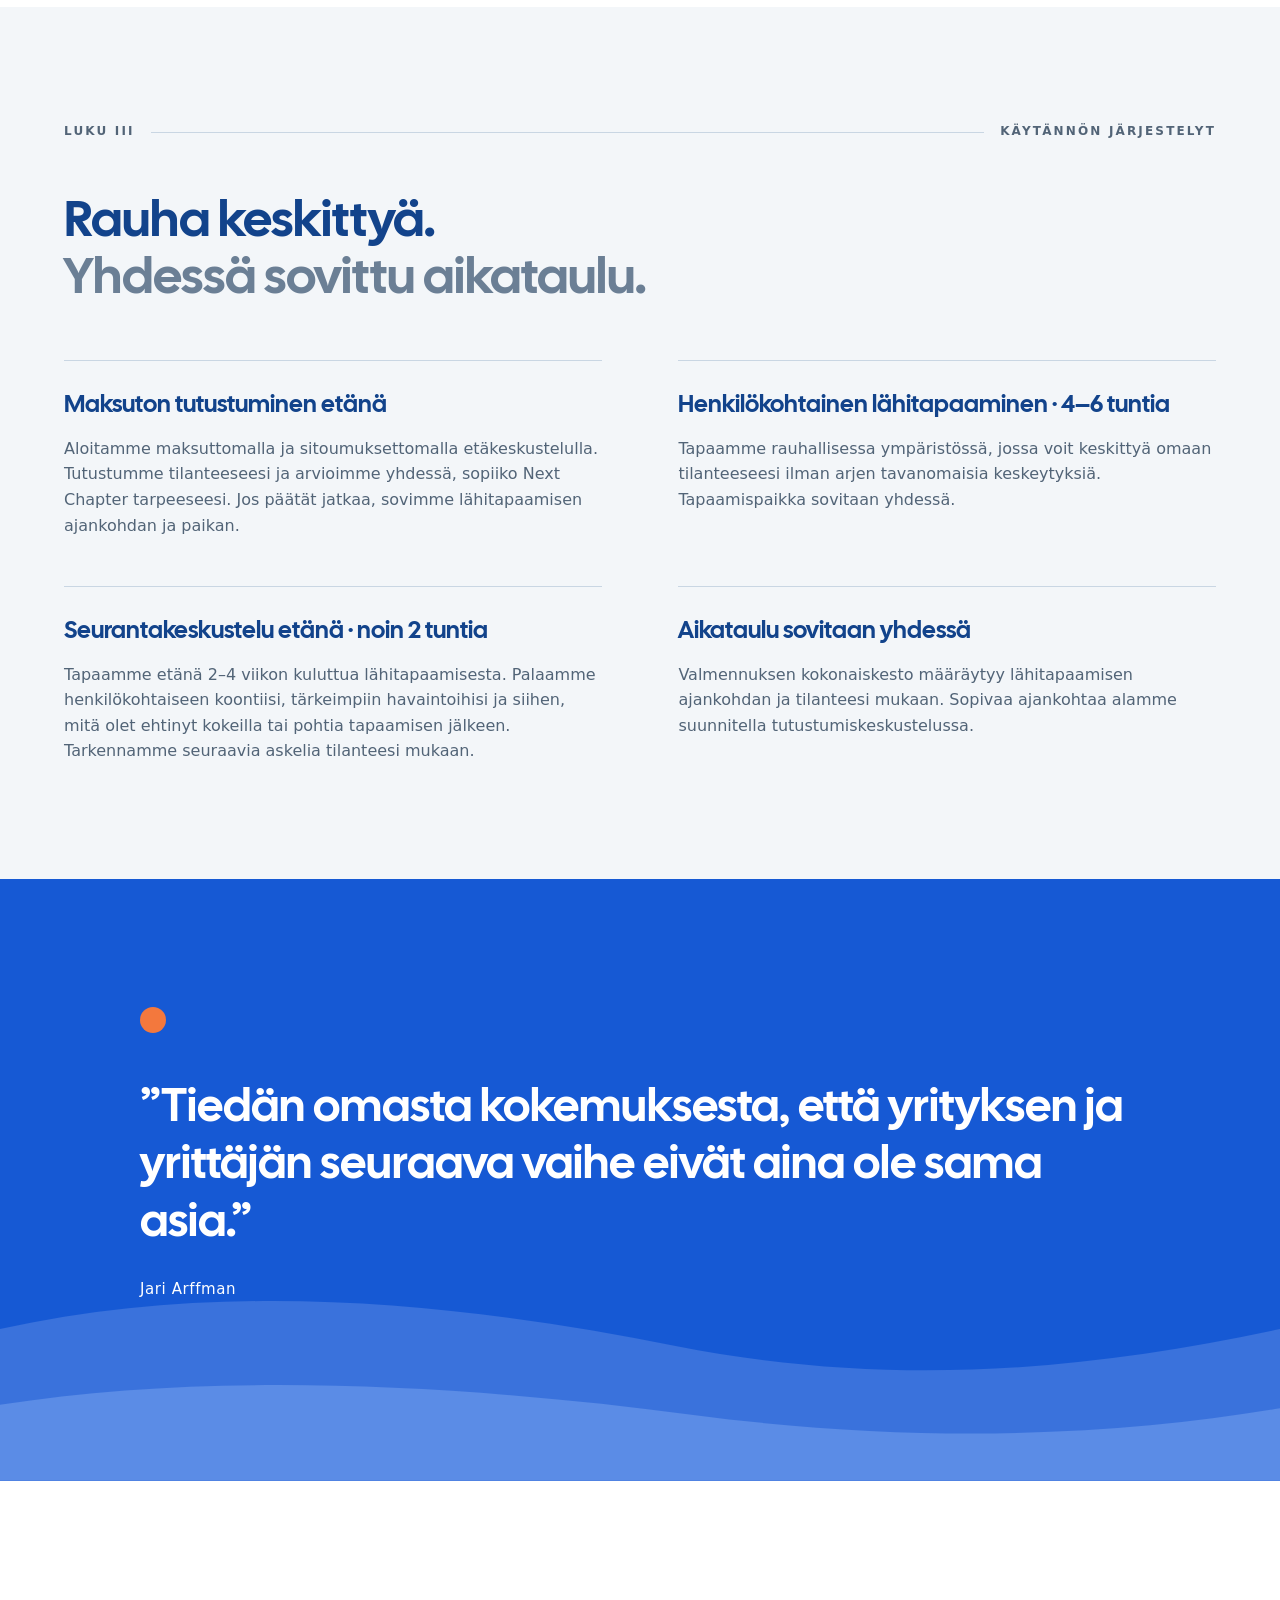
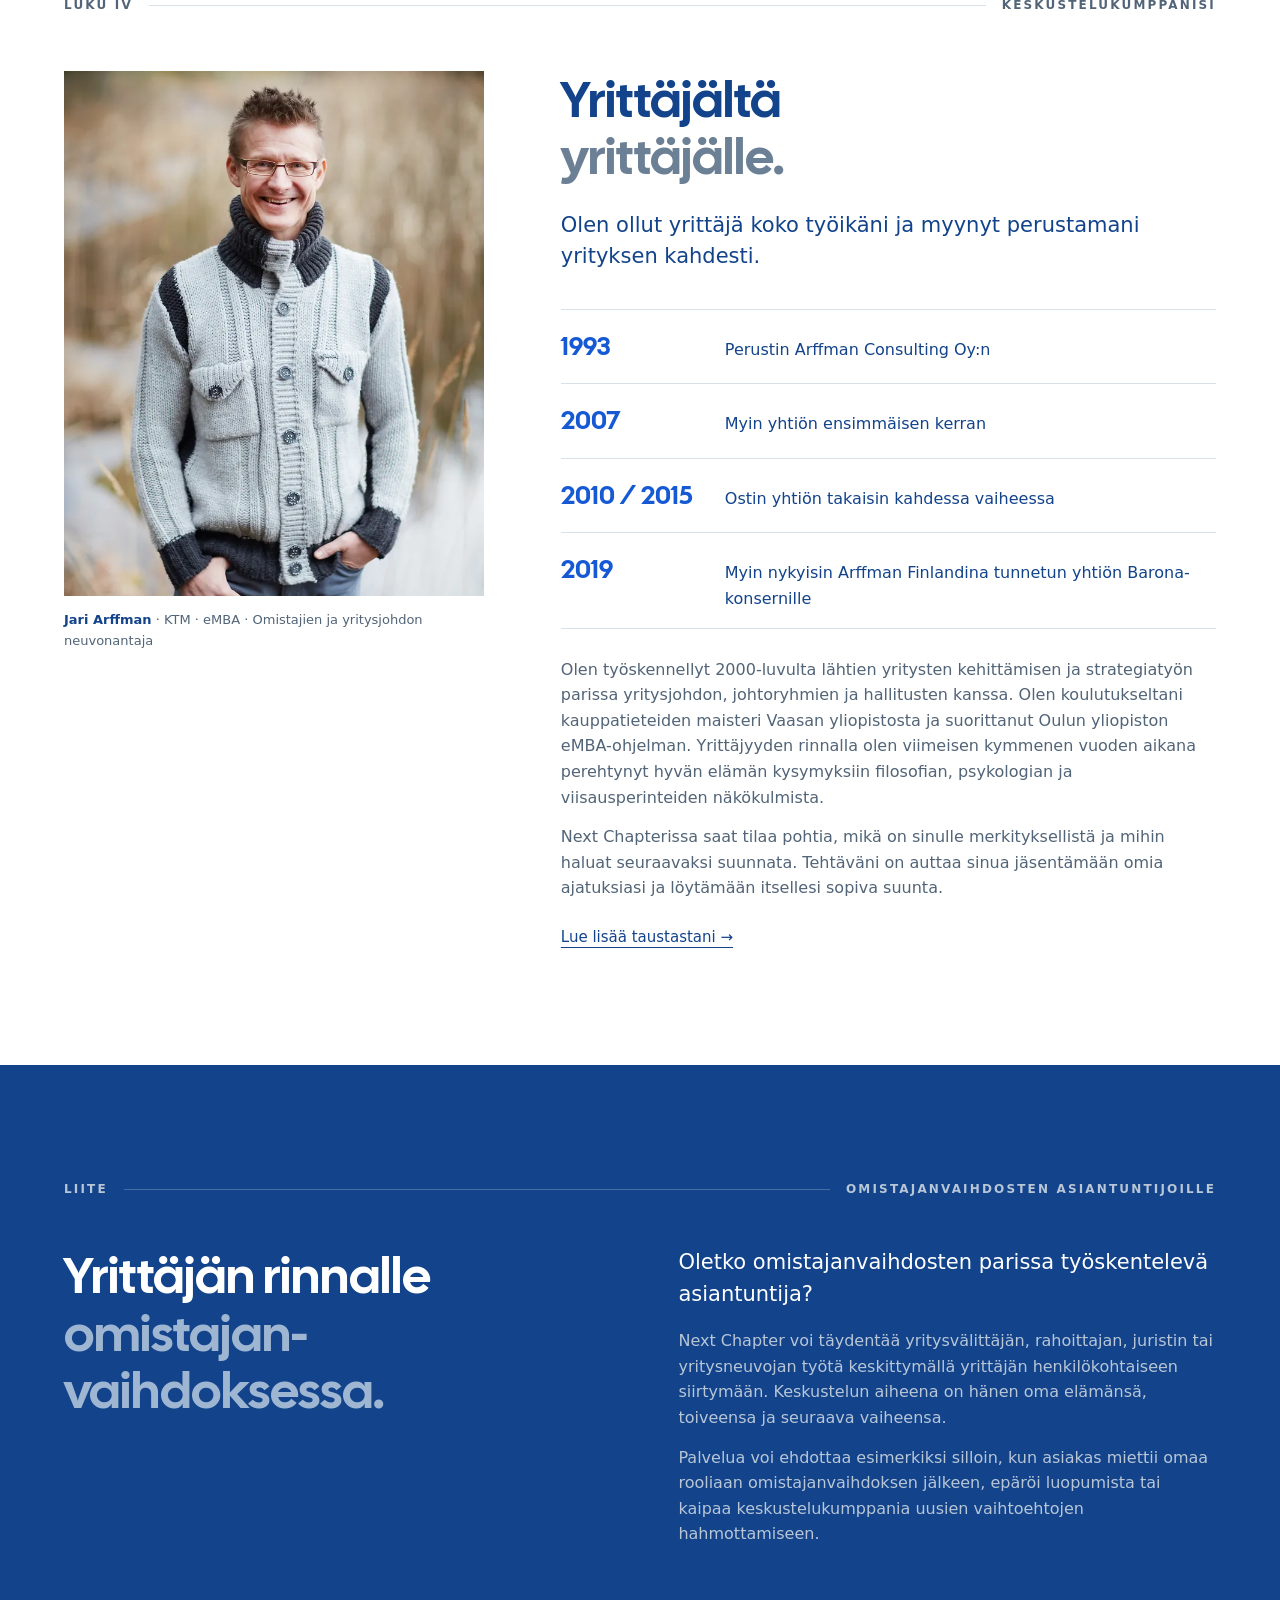
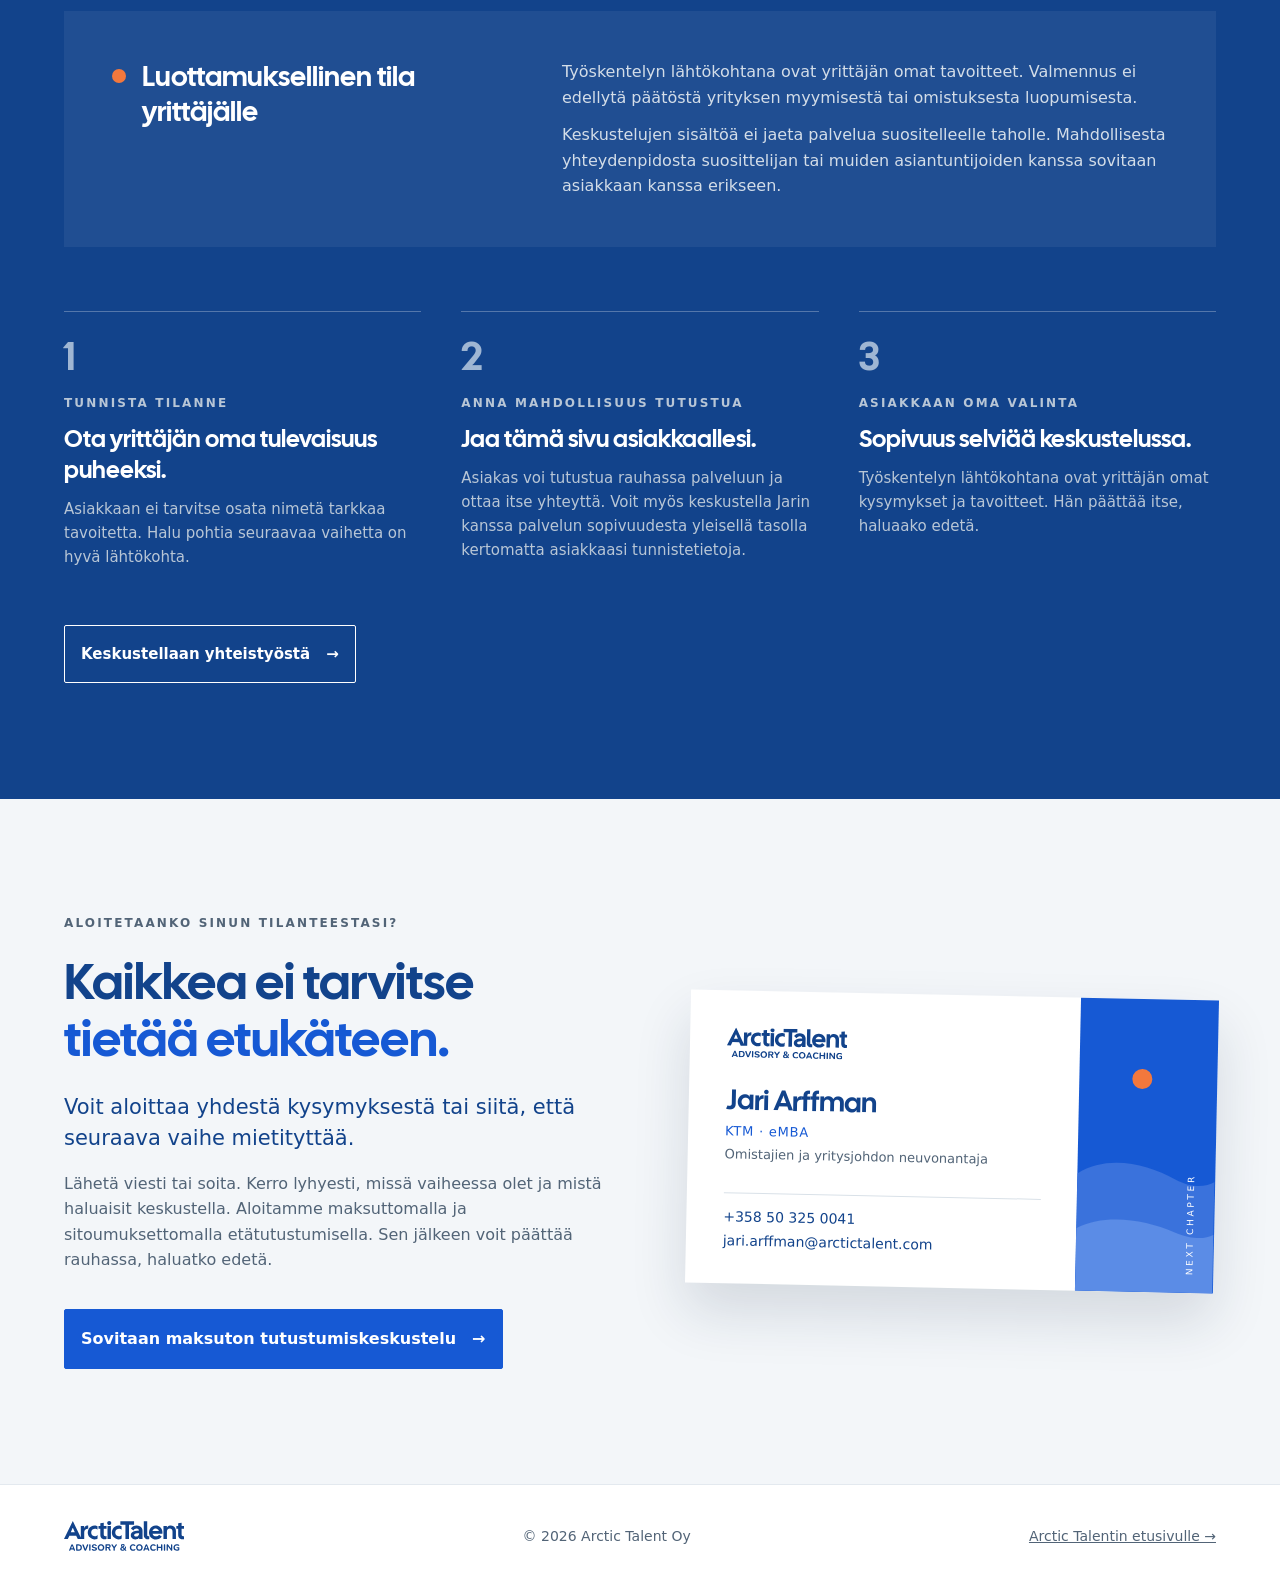
==== commit 02460b23: "Sisältökorjaukset: EMMA Math, SolmuPolku, Next Chapter -kysymys, puhelinnumeron muoto - aikajana: EM" ====
--- a/next-chapter/index.html
+++ b/next-chapter/index.html
@@ -170,7 +170,7 @@
             </div>
             <p class="label label--spaced">Mitä työskentelyllä tavoitellaan?</p>
             <ol class="goals">
-              <li><span class="goal-num" aria-hidden="true">1</span><p class="body"><strong>Omat tärkeät asiat näkyviksi:</strong> mitä haluat säilyttää elämässäsi ja mille antaa enemmän tilaa.</p></li>
+              <li><span class="goal-num" aria-hidden="true">1</span><p class="body"><strong>Omat tärkeät asiat näkyviksi:</strong> mikä elämässäsi on sinulle tärkeää ja mille haluaisit antaa enemmän tilaa.</p></li>
               <li><span class="goal-num" aria-hidden="true">2</span><p class="body"><strong>Vaihtoehdot jäsentyneiksi:</strong> mitä mahdollisia suuntia näet ja mikä niissä puhuttelee tai mietityttää.</p></li>
               <li><span class="goal-num" aria-hidden="true">3</span><p class="body"><strong>Seuraavat askeleet hahmottumaan:</strong> mitä haluat kokeilla, selvittää tai ottaa puheeksi.</p></li>
             </ol>
@@ -346,7 +346,7 @@
                 <p class="bcard-role">Omistajien ja yritysjohdon neuvonantaja</p>
               </div>
               <div class="bcard-contact">
-                <a href="tel:+358503250041">+358 50 3250041</a>
+                <a href="tel:+358503250041">+358 50 325 0041</a>
                 <a href="mailto:jari.arffman@arctictalent.com?subject=Arctic%20Talent%20Next%20Chapter">jari.arffman@arctictalent.com</a>
               </div>
             </div>
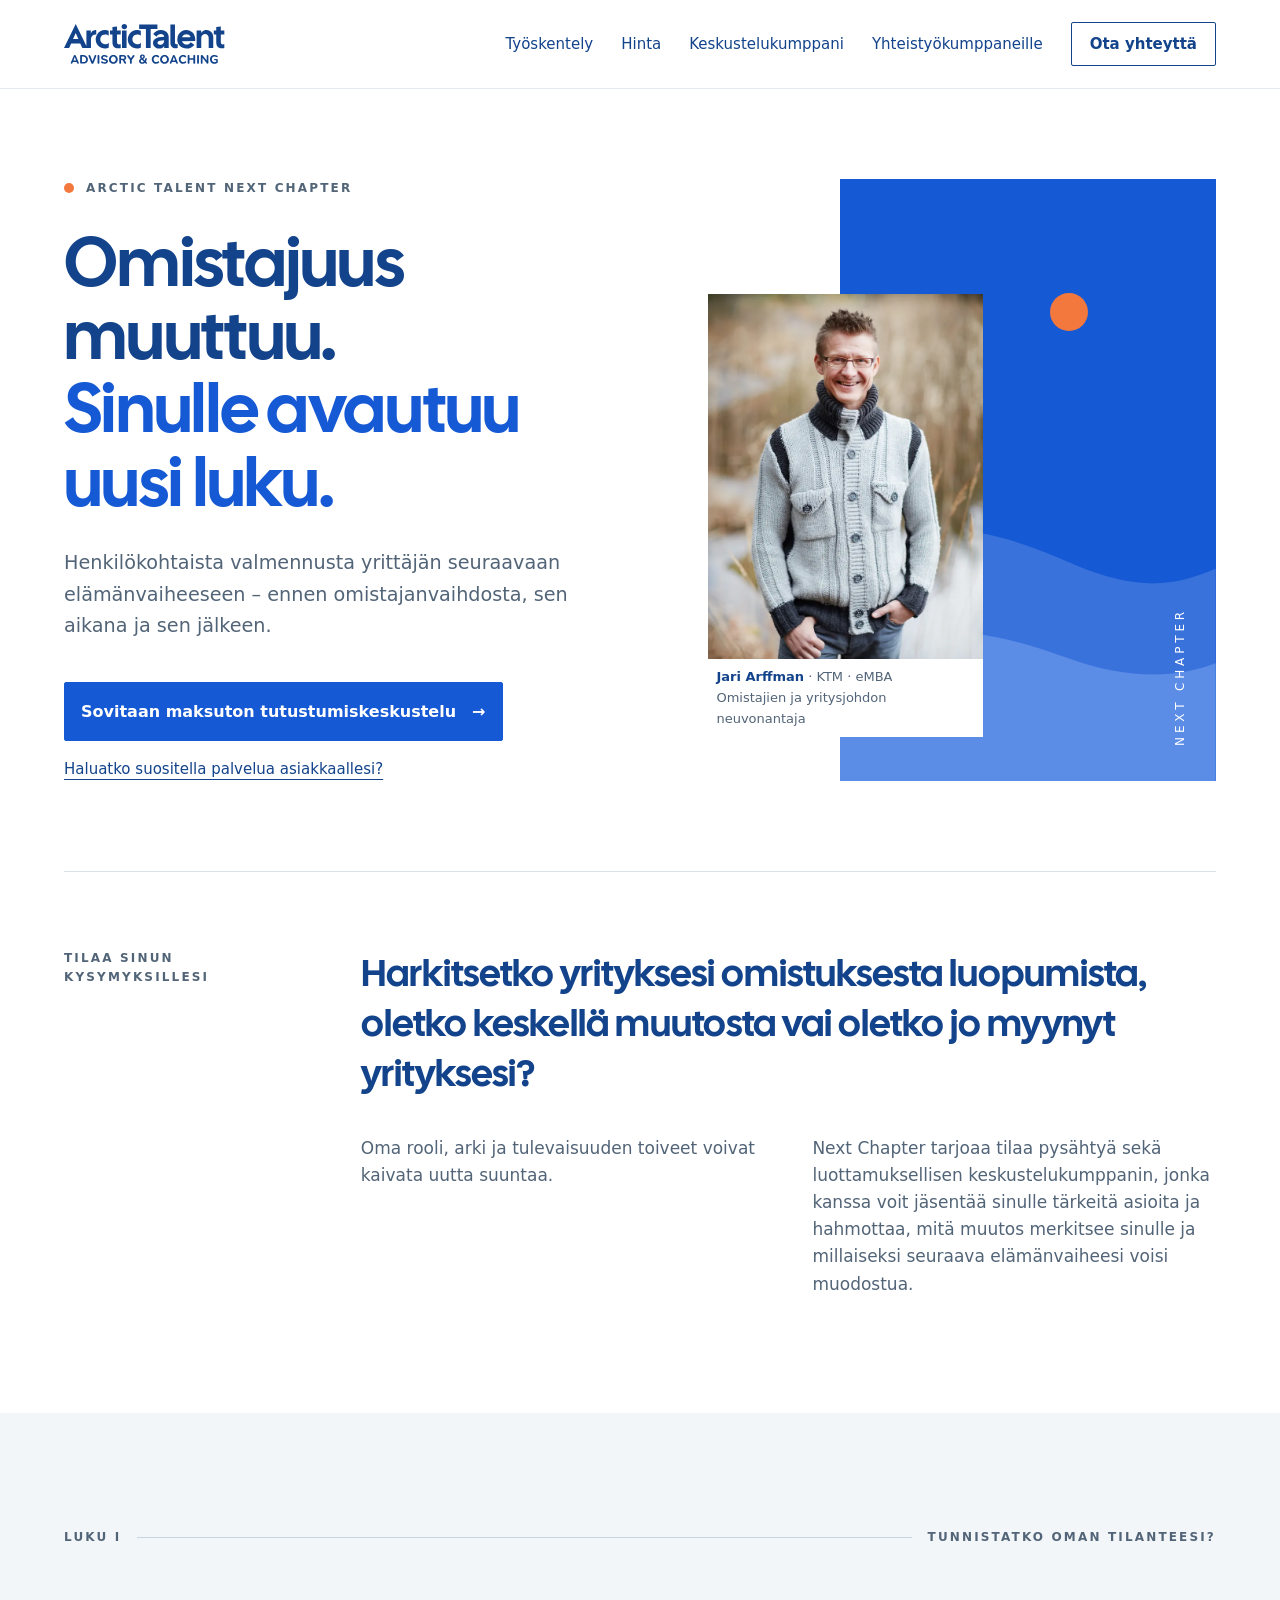
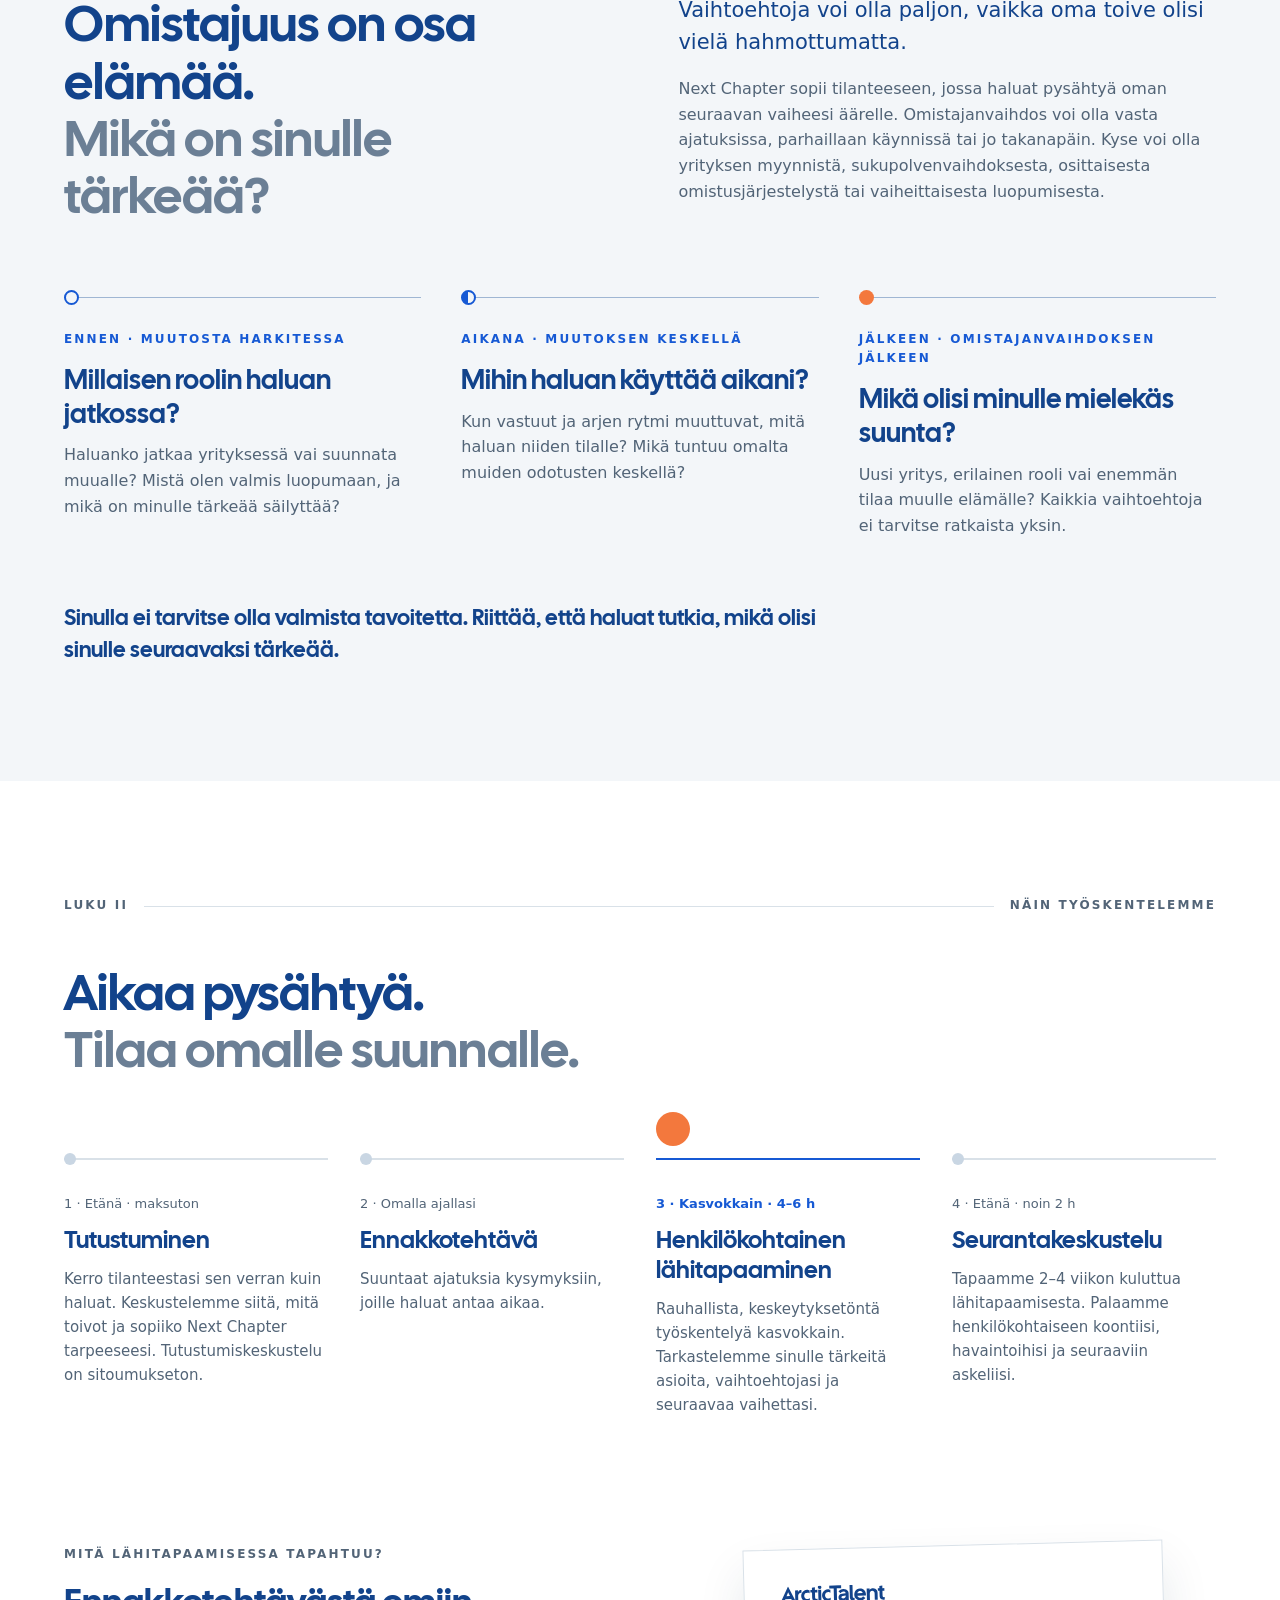
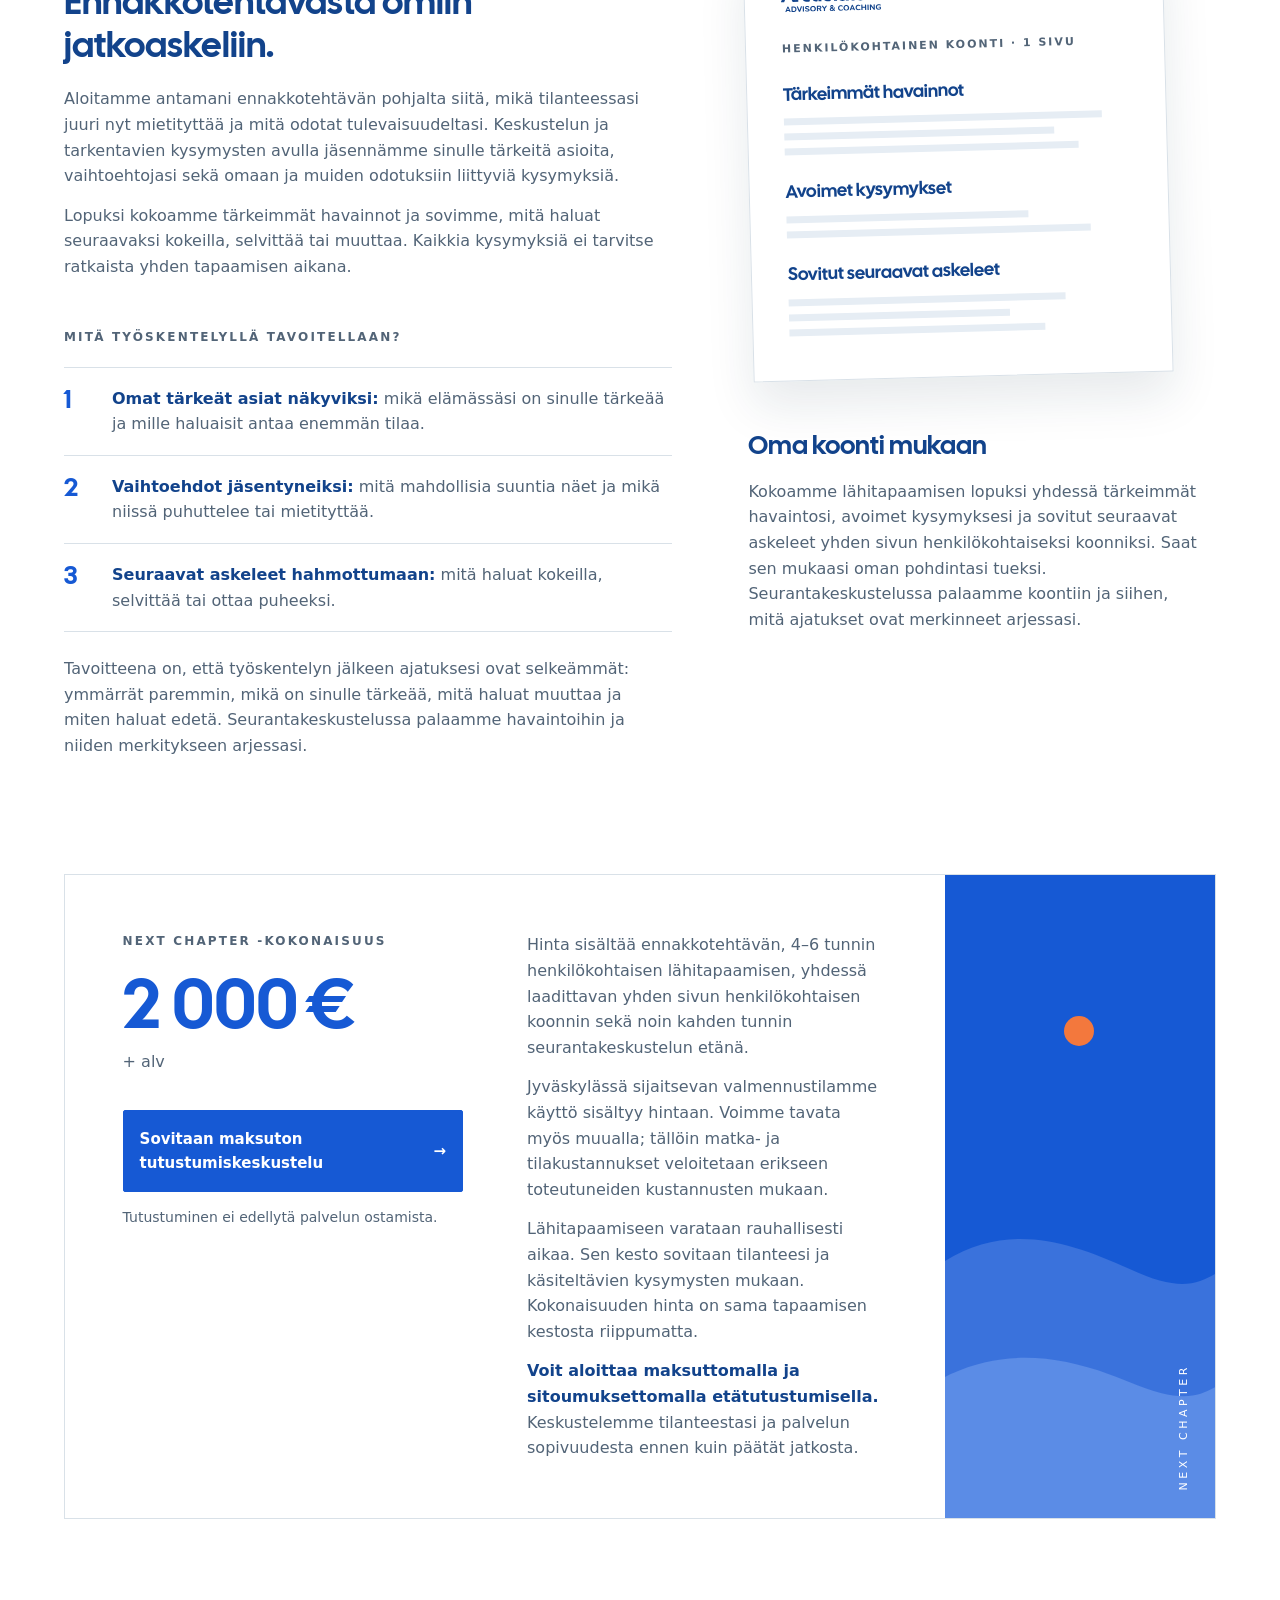
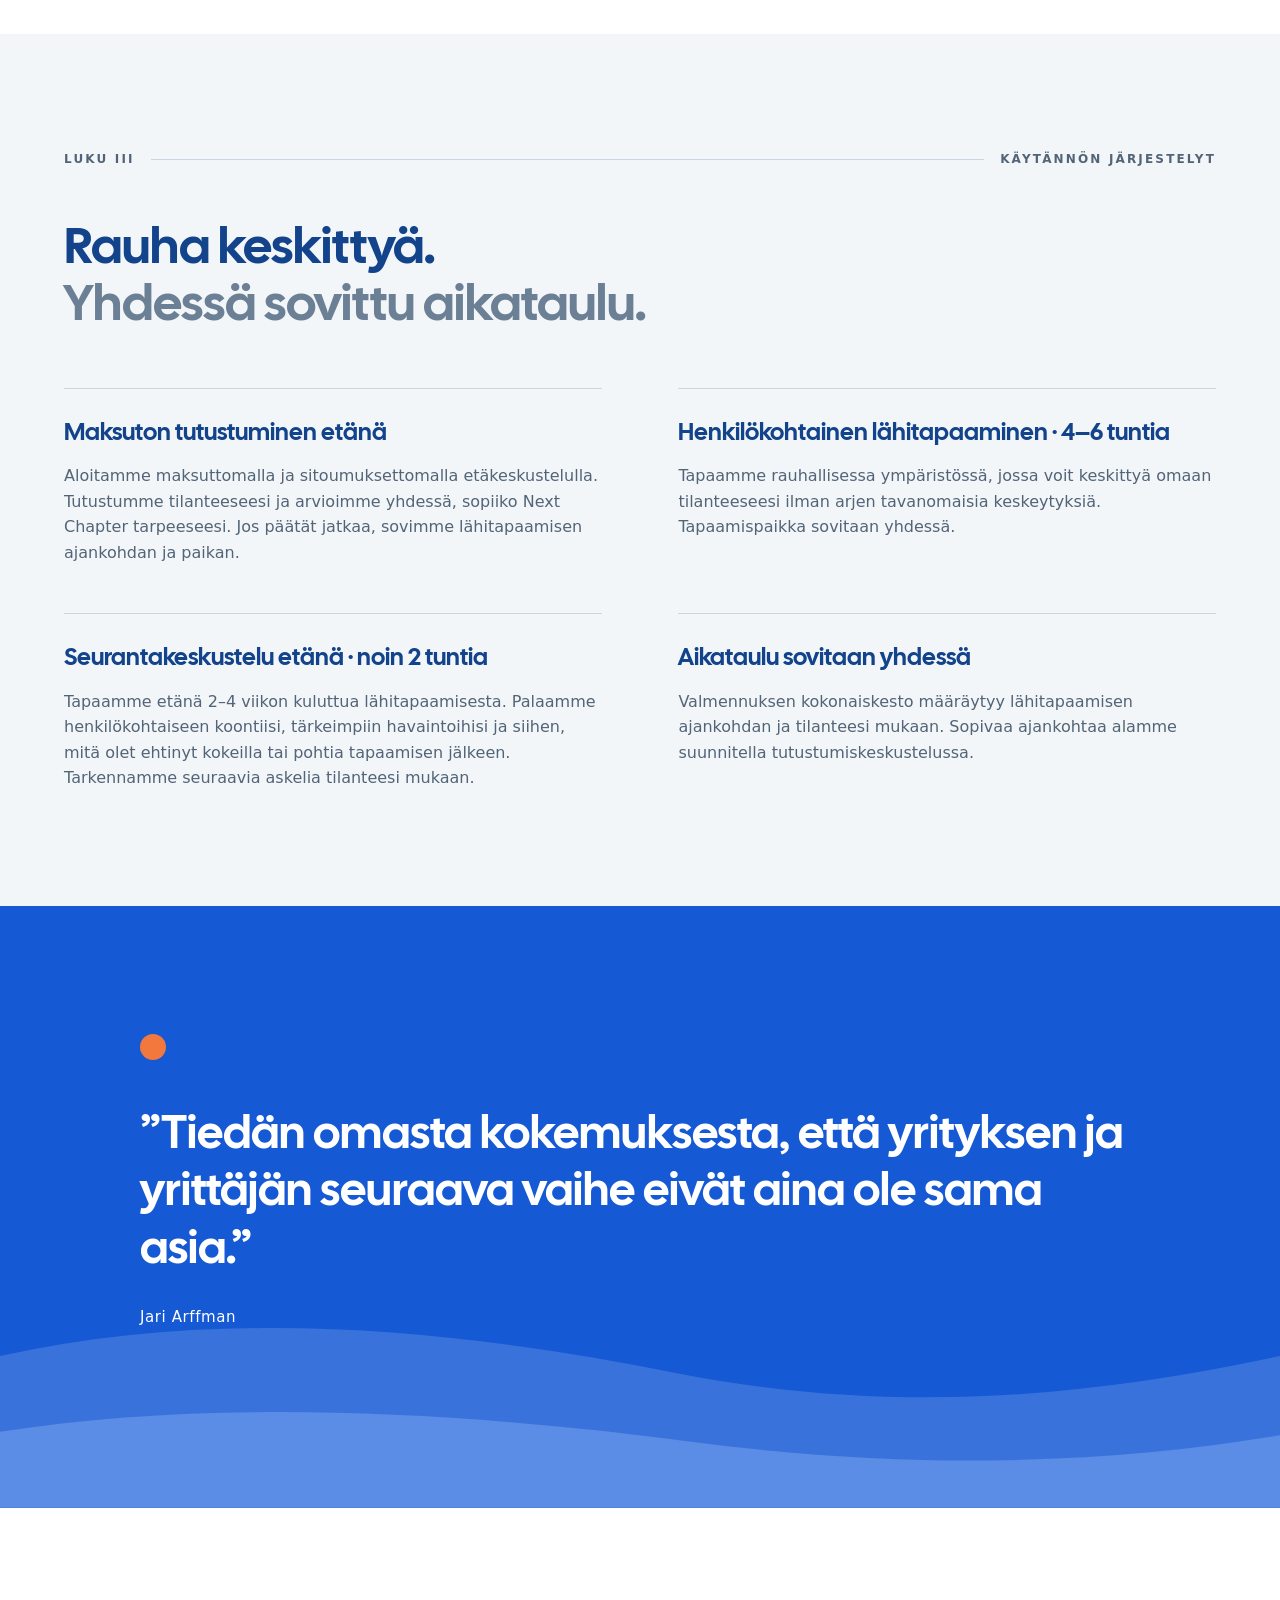
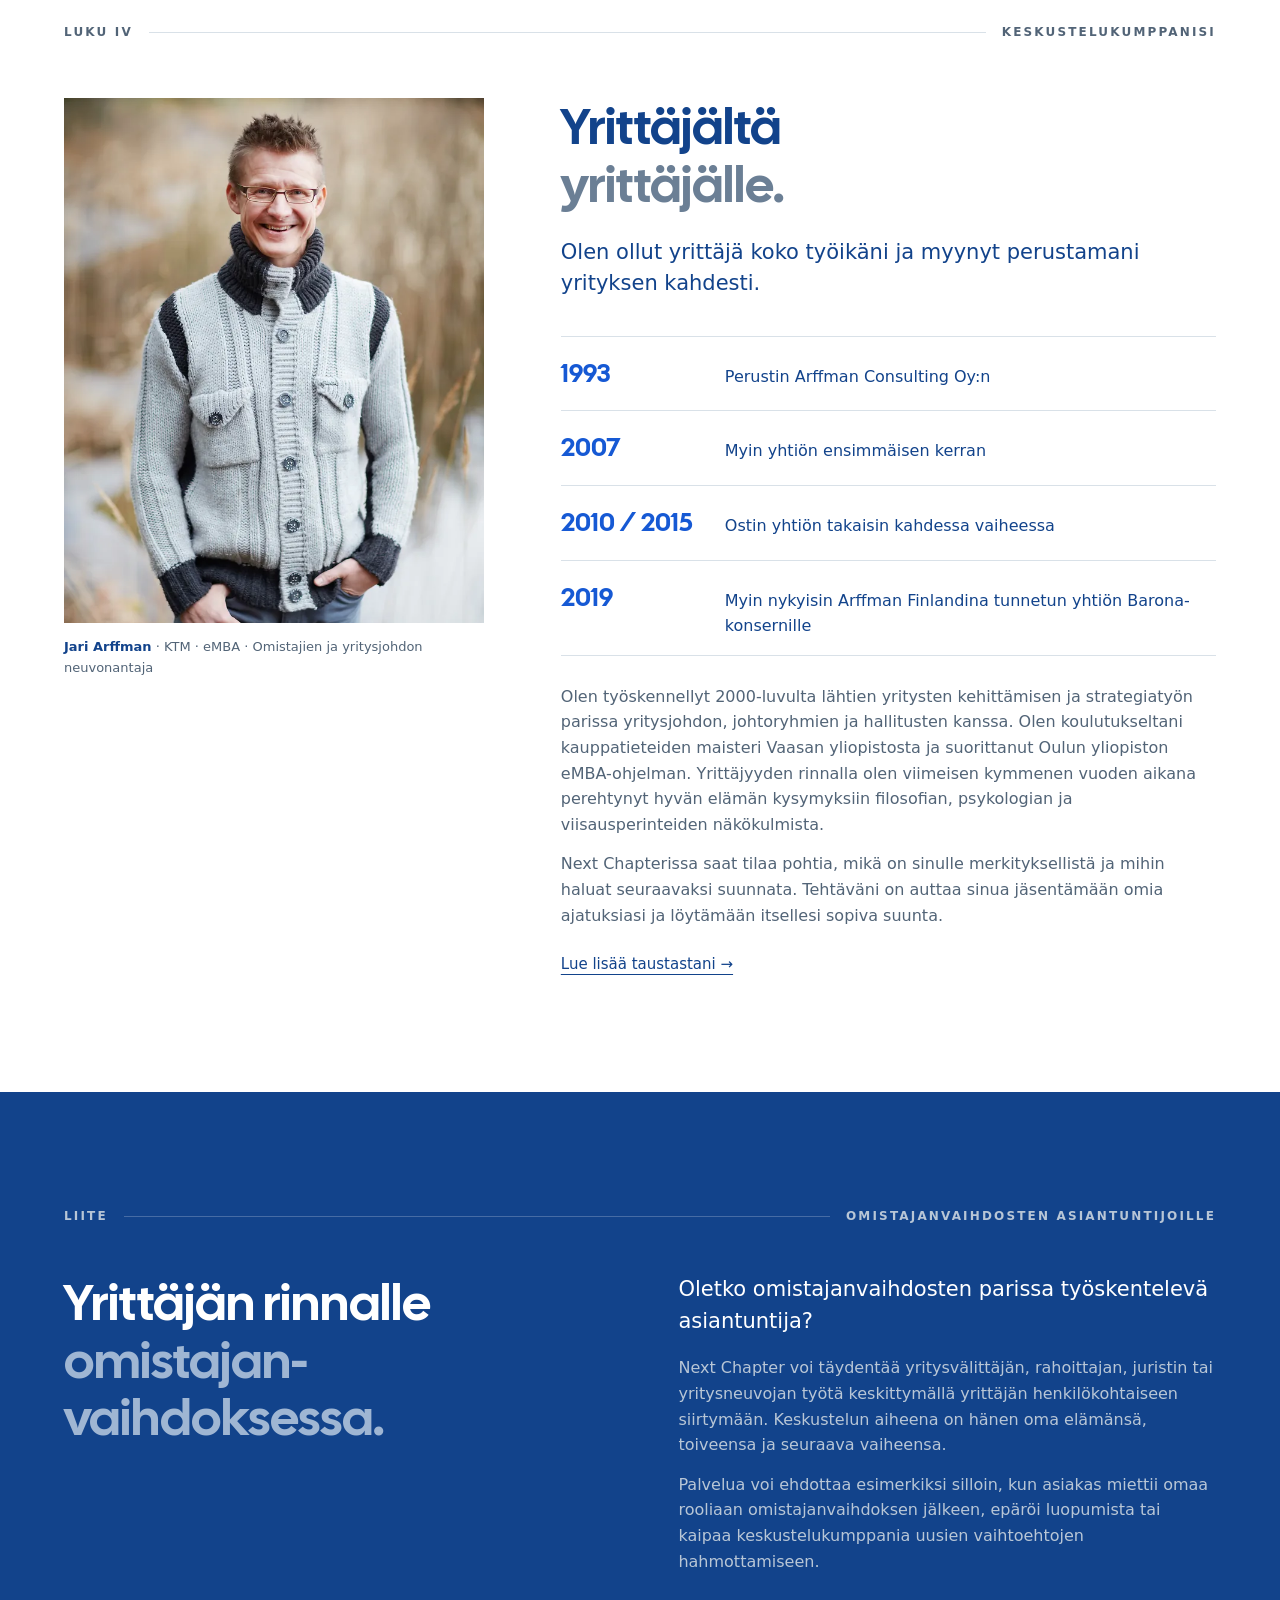
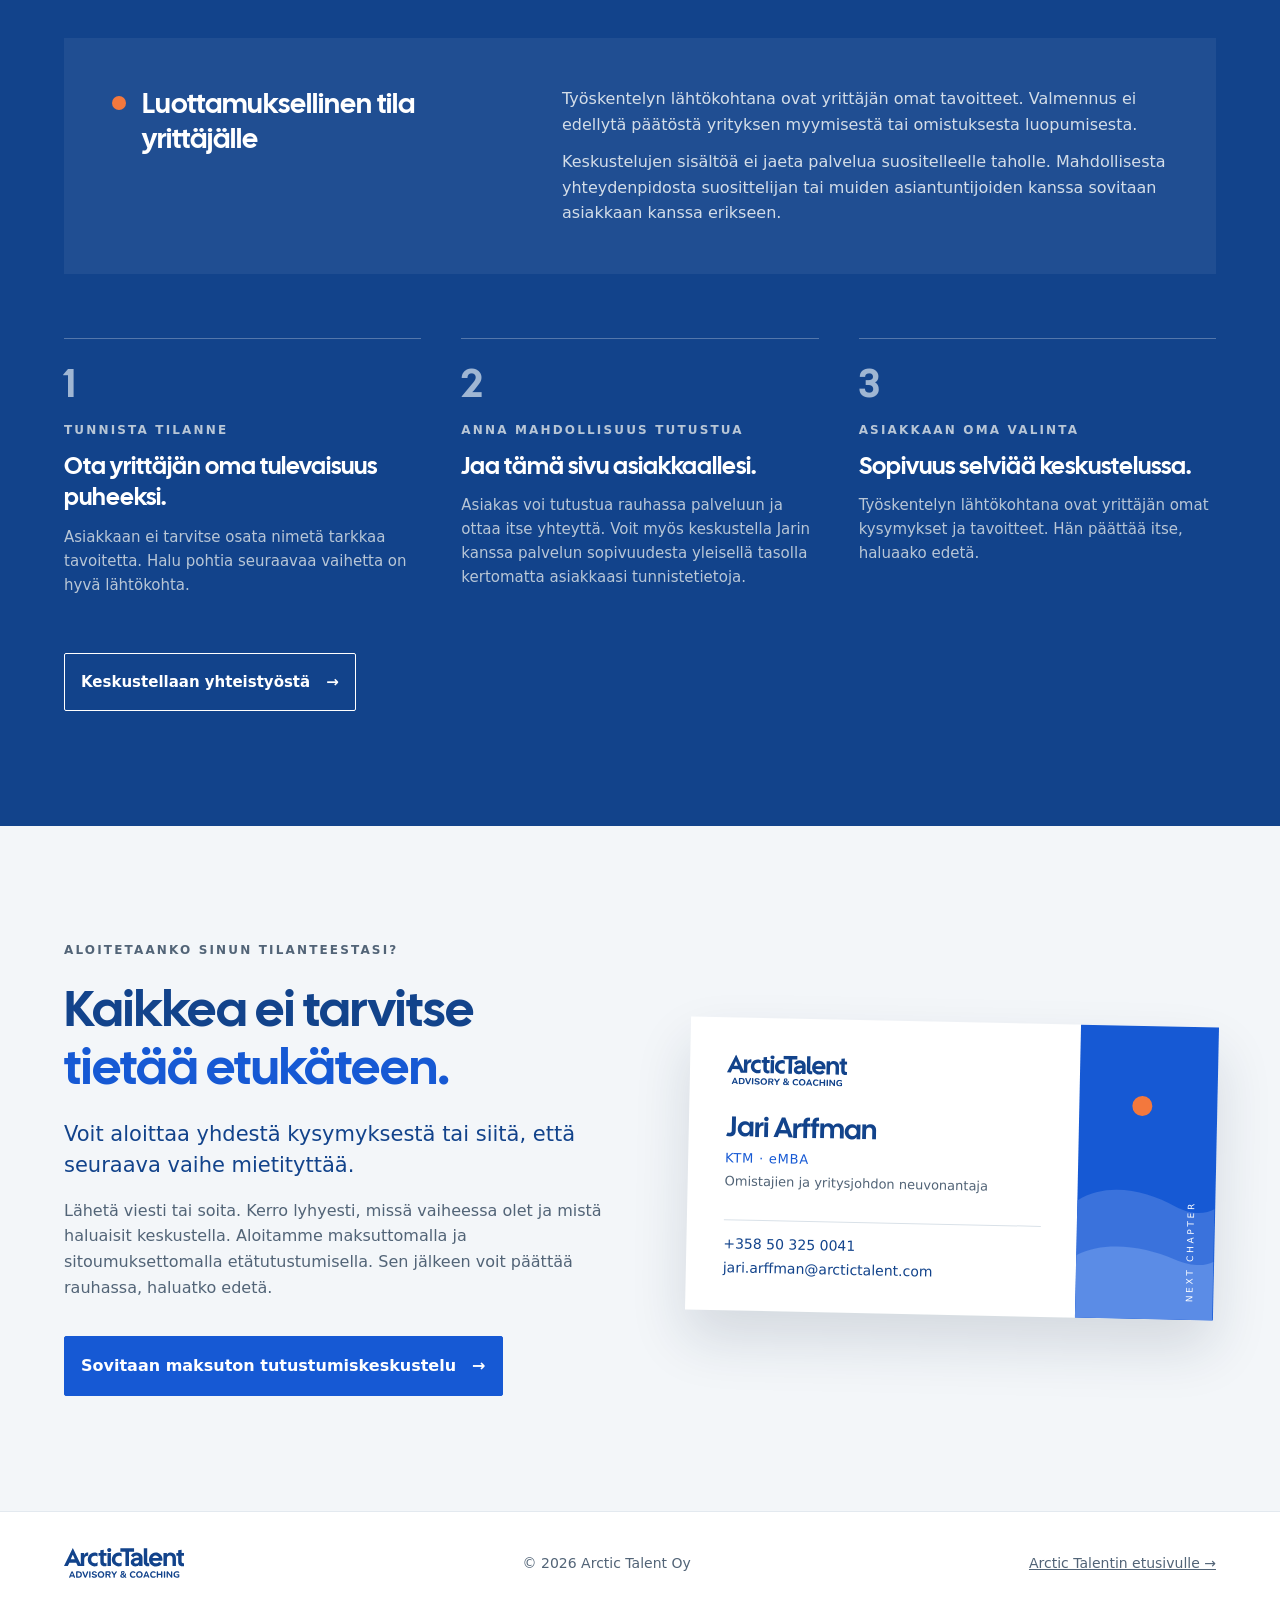
==== commit 42425df0: "Next Chapter: avauskappale ei oleta uuden rakentamista Co-Authored-By: Claude Opus 5.5 <noreply@anth" ====
--- a/next-chapter/index.html
+++ b/next-chapter/index.html
@@ -13,7 +13,7 @@
   <meta property="og:url" content="https://www.arctictalent.com/next-chapter/">
   <meta property="og:title" content="Arctic Talent Next Chapter – yrittäjän seuraava elämänvaihe">
   <meta property="og:description" content="Henkilökohtaista valmennusta yrittäjän seuraavaan elämänvaiheeseen – ennen omistajanvaihdosta, sen aikana ja sen jälkeen. Maksuton tutustumiskeskustelu.">
-  <meta property="og:image" content="https://www.arctictalent.com/assets/og-next-chapter.jpg">
+  <meta property="og:image" content="https://www.arctictalent.com/assets/og-next-chapter.jpg?v=2">
   <meta property="og:image:width" content="1200">
   <meta property="og:image:height" content="630">
   <meta name="twitter:card" content="summary_large_image">
@@ -30,6 +30,8 @@
   <link rel="stylesheet" href="/style.css?v=7">
   <script src="/assets/reveal.js?v=2" defer></script>
   <script src="/assets/menu.js?v=1" defer></script>
+  <script src="https://cdn.usefathom.com/script.js" data-site="ZOINPDNY" data-included-domains="www.arctictalent.com,arctictalent.com" defer></script>
+  <script src="/assets/track.js?v=1" defer></script>
 </head>
 
 <body>
@@ -86,7 +88,7 @@
           <p class="opening-question">Harkitsetko yrityksesi omistuksesta luopumista, oletko keskellä muutosta vai oletko jo myynyt yrityksesi?</p>
           <div class="opening-cols">
             <p>Oma rooli, arki ja tulevaisuuden toiveet voivat kaivata uutta suuntaa.</p>
-            <p>Next Chapter tarjoaa tilaa pysähtyä sekä luottamuksellisen keskustelukumppanin, jonka kanssa voit jäsentää sinulle tärkeitä asioita ja hahmottaa, millaista elämää haluat seuraavaksi rakentaa.</p>
+            <p>Next Chapter tarjoaa tilaa pysähtyä sekä luottamuksellisen keskustelukumppanin, jonka kanssa voit jäsentää sinulle tärkeitä asioita ja hahmottaa, mitä muutos merkitsee sinulle ja millaiseksi seuraava elämänvaiheesi voisi muodostua.</p>
           </div>
         </div>
       </div>
